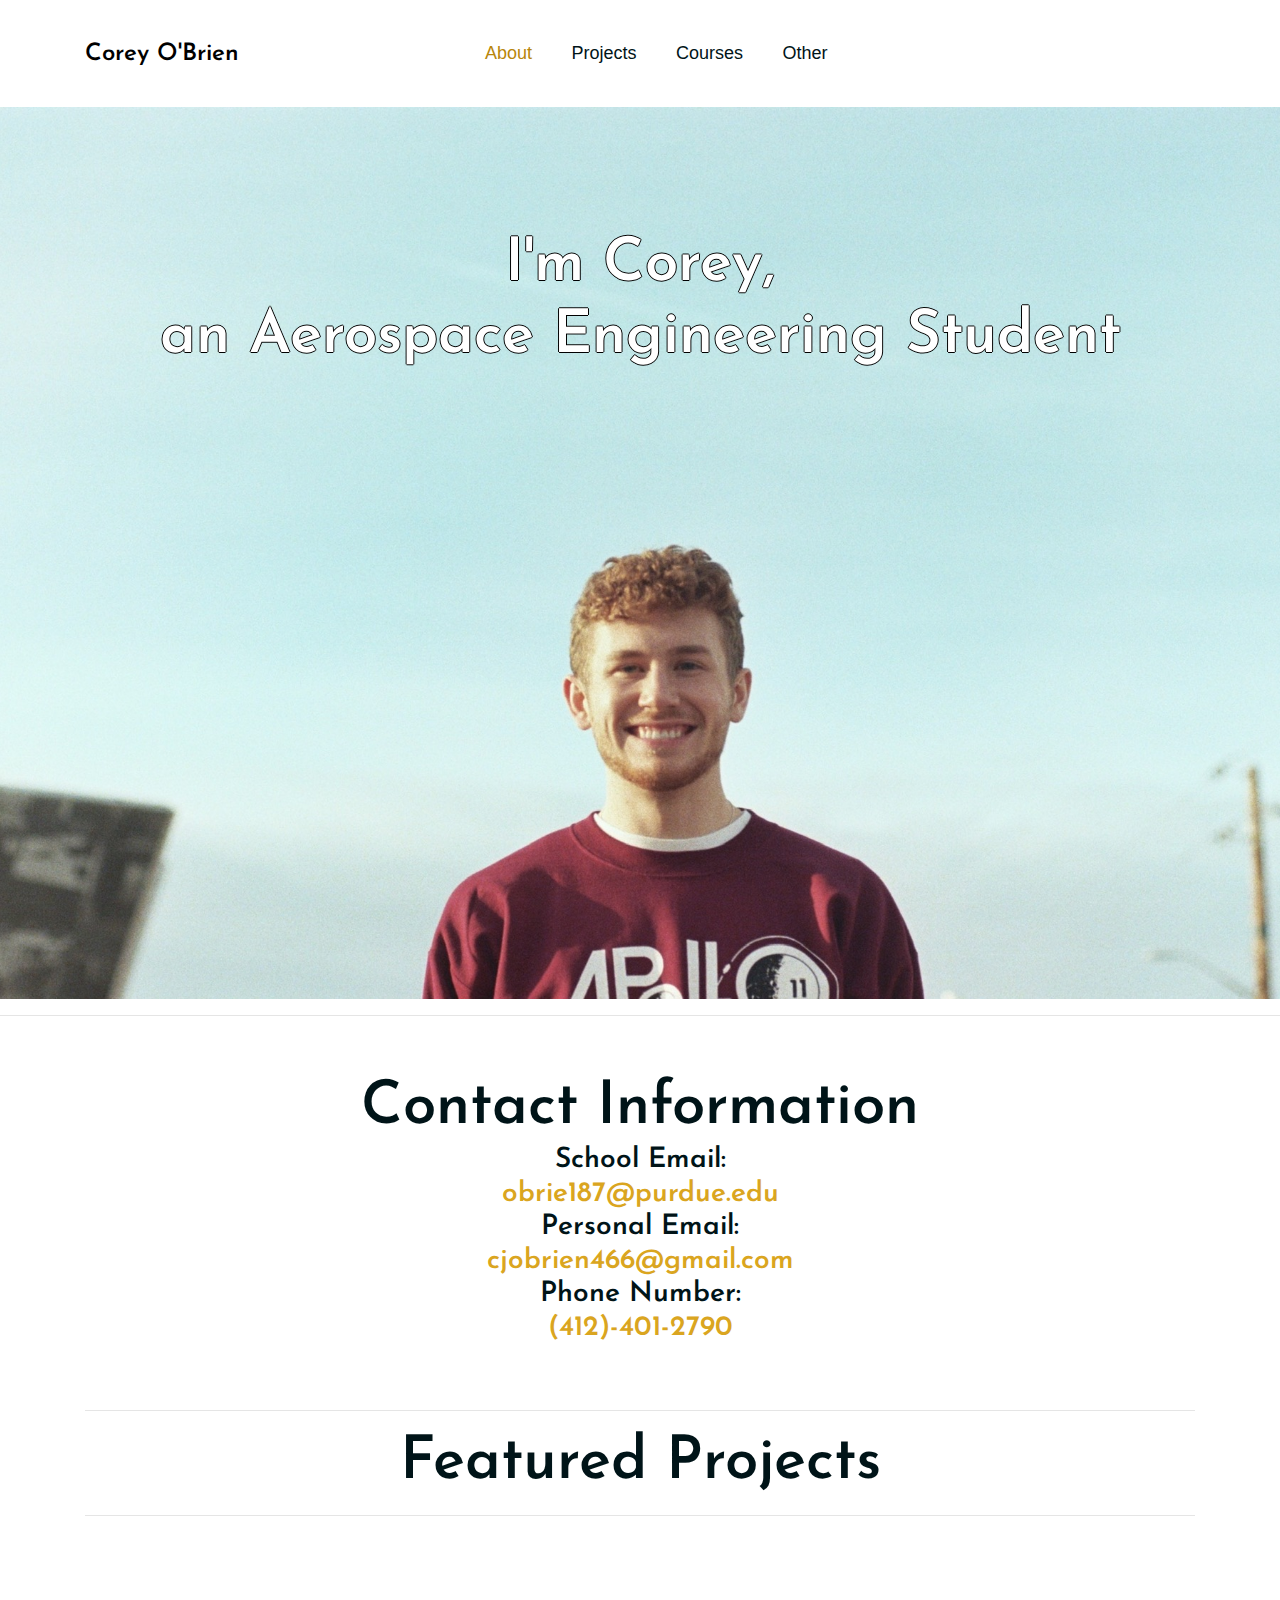
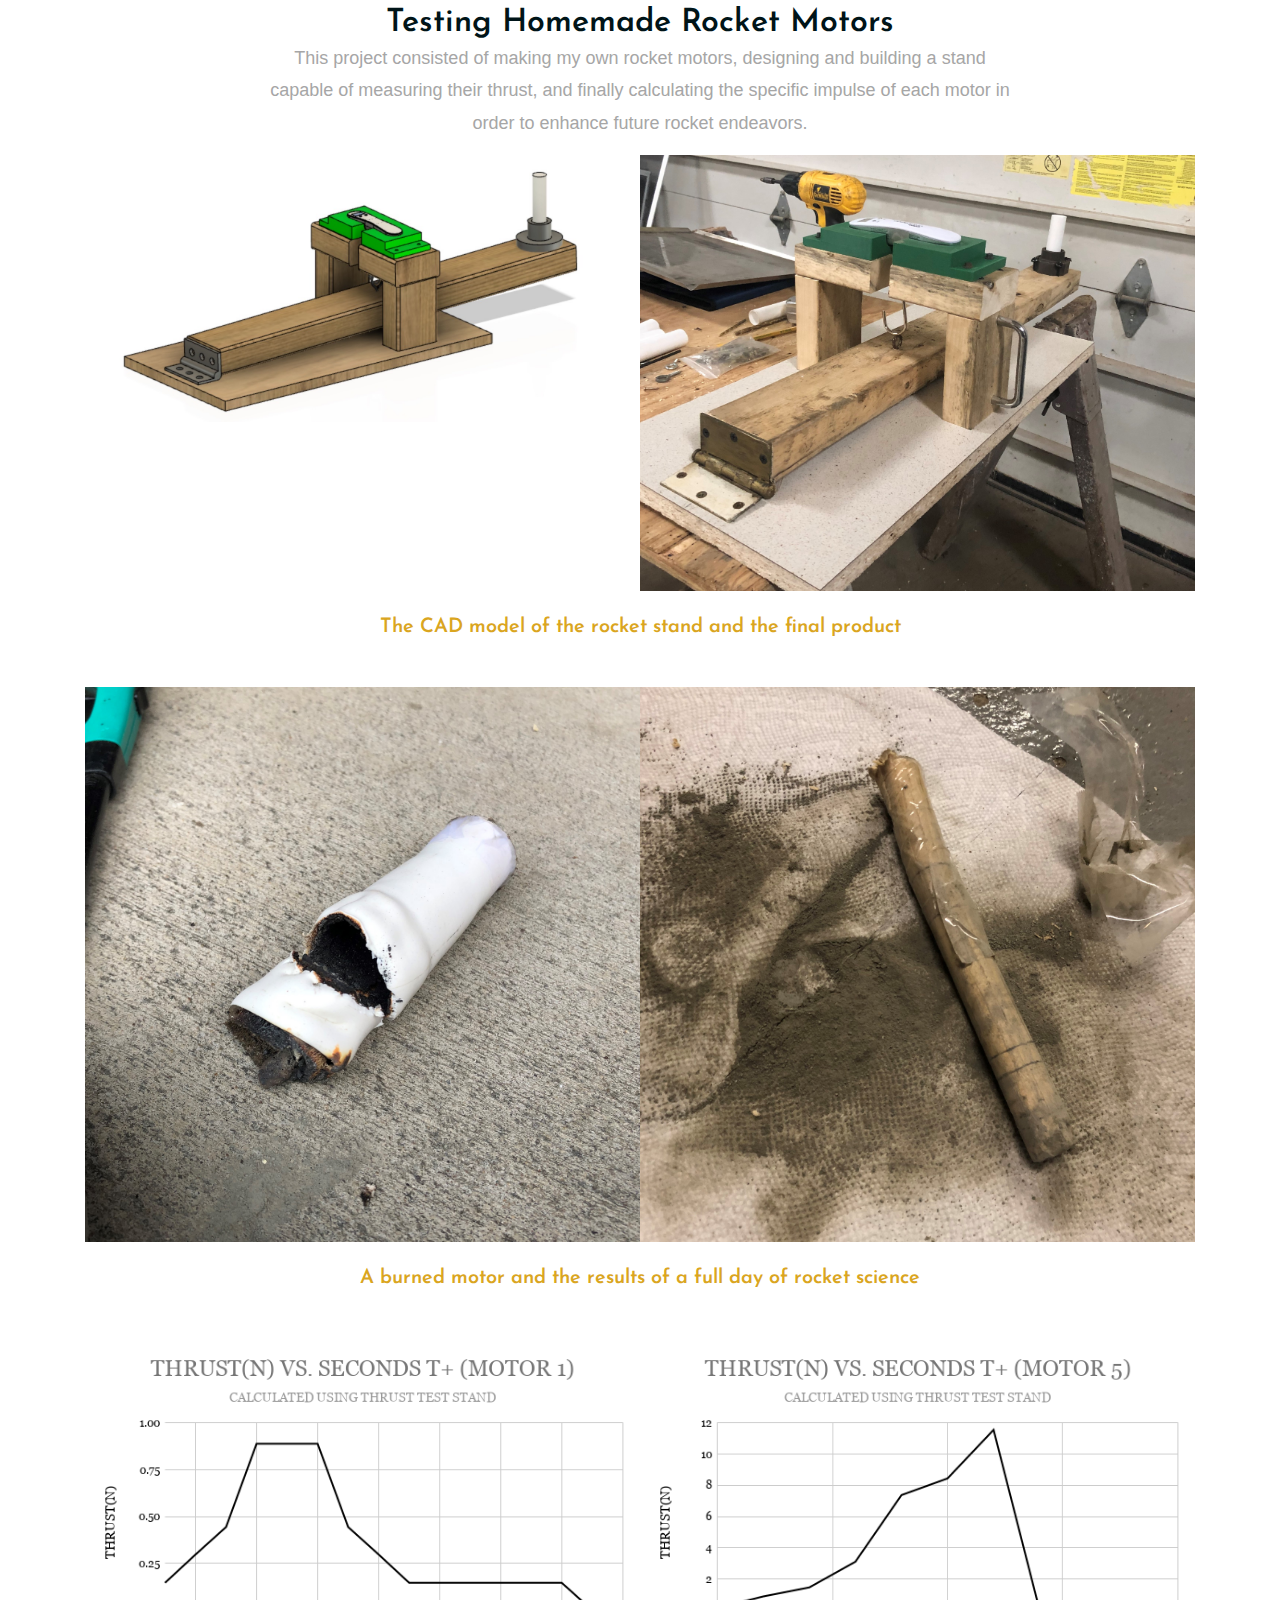
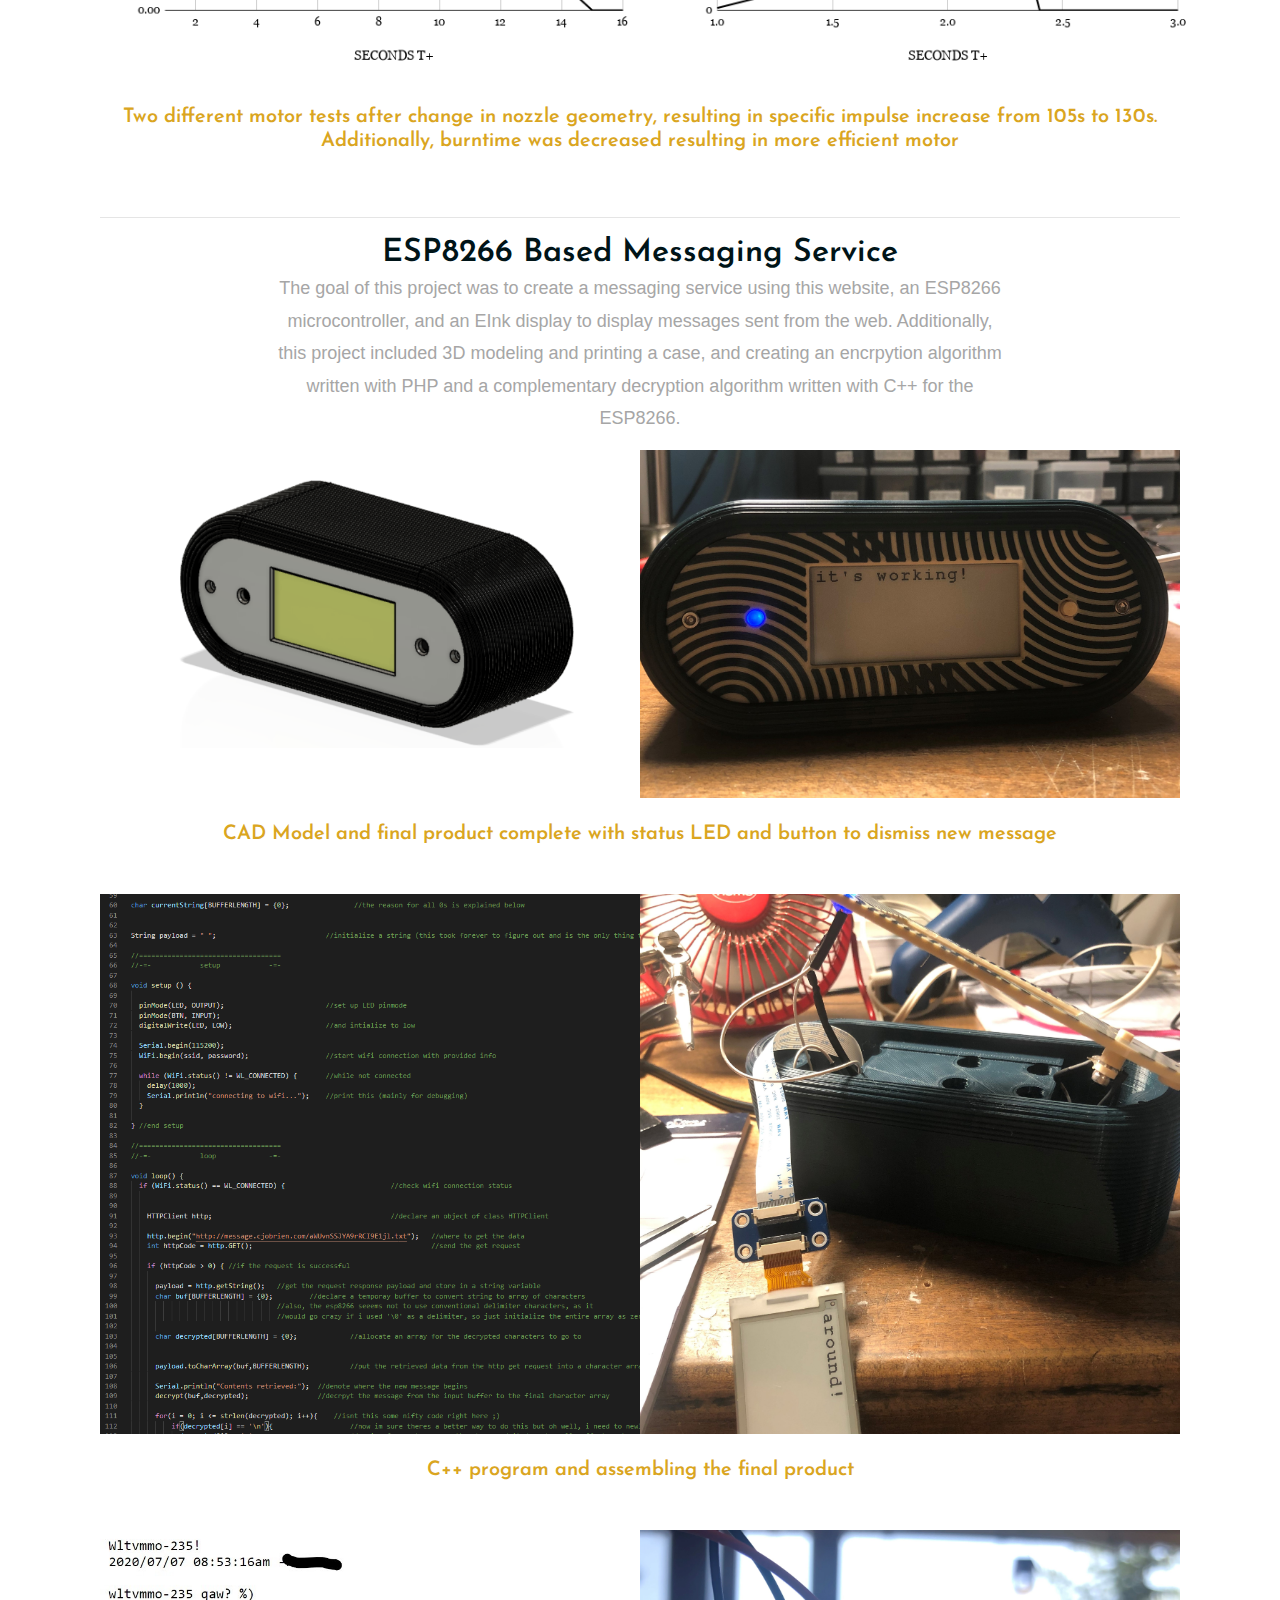
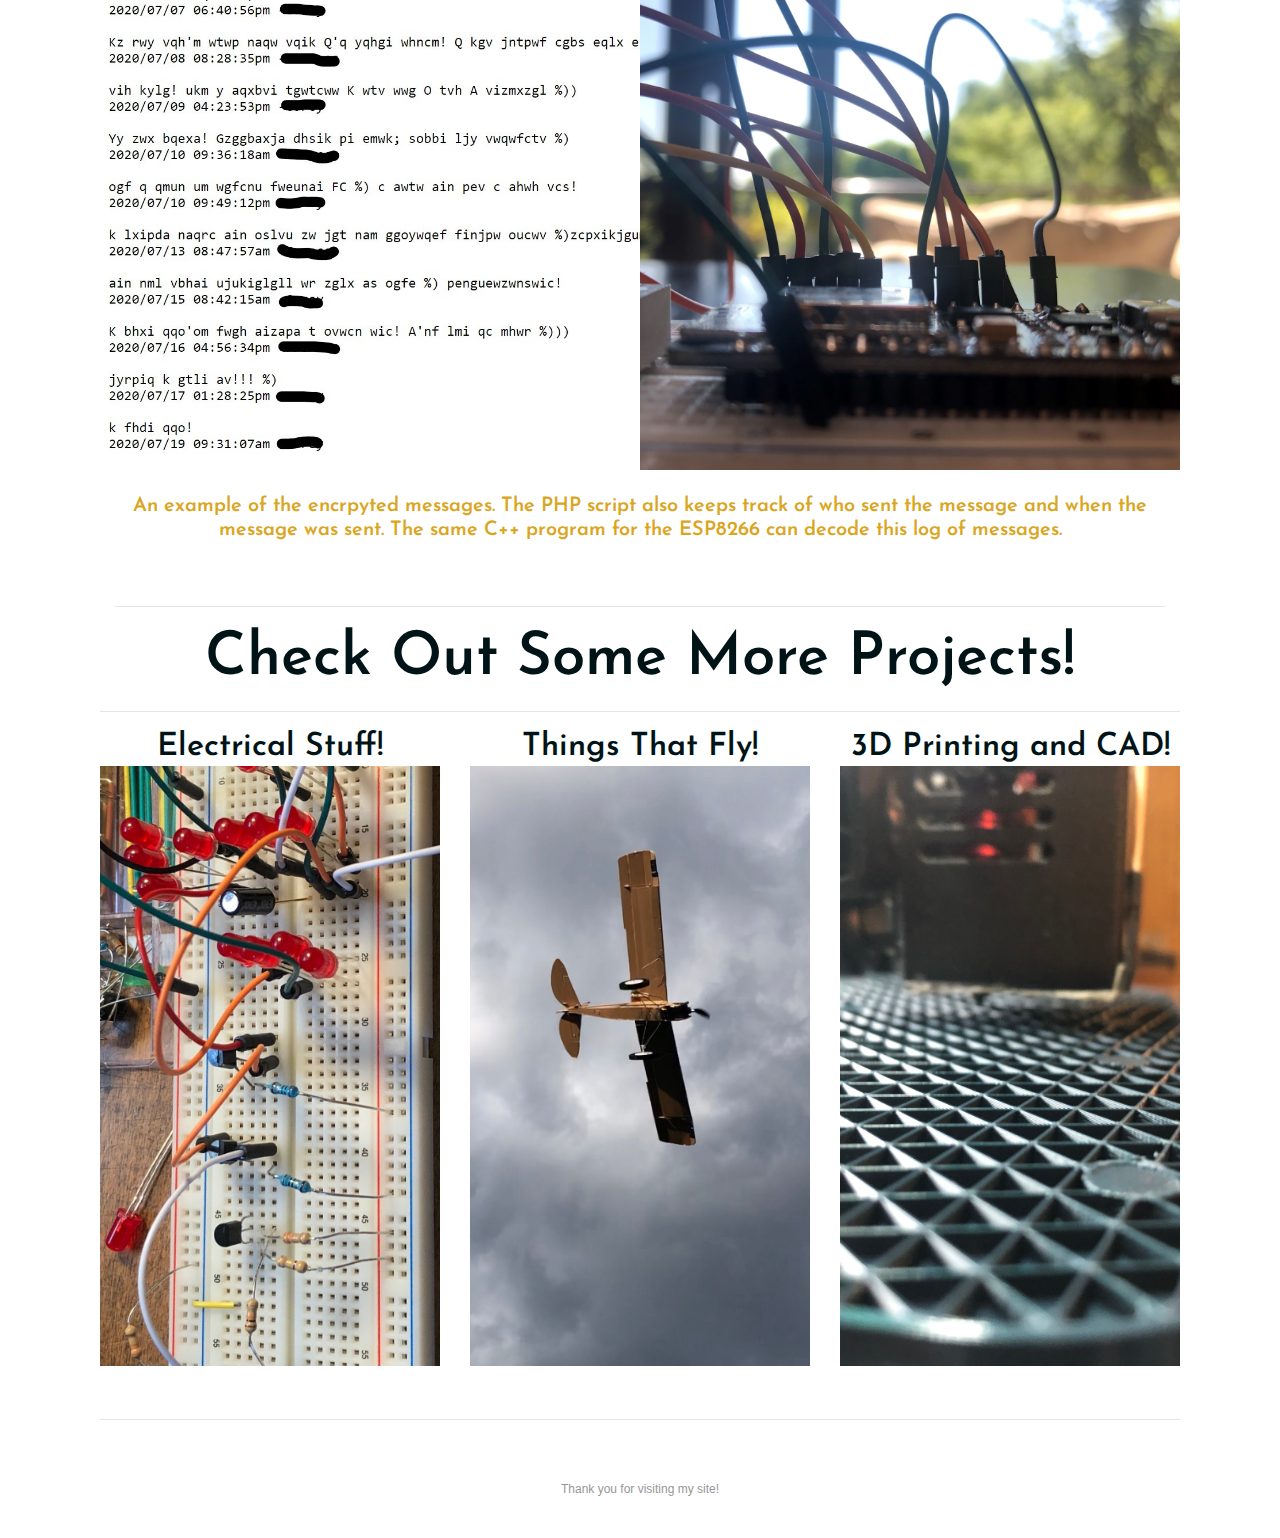
==== public_html/index.html @ 000925fd "Initial Commit" ====
<!DOCTYPE html>

<html lang="en">

<head>

	<title>Corey O'Brien - Personal Website</title>

	<meta charset="UTF-8">

	<meta name="description" content="Hello, My name is Corey O'Brien!">

	<meta name="keywords" content="personal, portfolio, website">

	<meta name="viewport" content="width=device-width, initial-scale=1.0">

	<!-- Favicon -->   

	<link href="img/SmallLogo2.png" rel="shortcut icon"/>



	<!-- Google Fonts -->

	<link href="https://fonts.googleapis.com/css?family=Josefin+Sans:400,400i,600,600i,700" rel="stylesheet">



	<!-- Stylesheets -->

	<link rel="stylesheet" href="css/bootstrap.min.css"/>

	<link rel="stylesheet" href="css/font-awesome.min.css"/>

	<link rel="stylesheet" href="css/magnific-popup.css"/>

	<link rel="stylesheet" href="css/style.css"/>





	<!--[if lt IE 9]>

	  <script src="https://oss.maxcdn.com/html5shiv/3.7.2/html5shiv.min.js"></script>

	  <script src="https://oss.maxcdn.com/respond/1.4.2/respond.min.js"></script>

	<![endif]-->



</head>




<body>

	<!-- Page Preloder -->

	<div id="preloder">

		<div class="loader"></div>

	</div>



	<!-- header section start -->

	<header class="header-section">

		<div class="container">

			<div class="row">

				<div class="col-lg-4 col-md-3">

					<div class="logo">

						<h2 class="site-logo">

							<a href="/" style="color: black;">Corey O'Brien</a>

						</h2>

					</div>

				</div>

				<div class="col-lg-8 col-md-9">

					<nav class="main-menu">

						<ul>

							<li><a href="/" style="color: darkgoldenrod;">About</a></li>

							<li><a href="projects">Projects</a></li>

							<li><a href="courses">Courses</a></li>

							<li><a href="other">Other</a></li>

						</ul>

					</nav>

				</div>

			</div>

		</div>

		<div class="nav-switch">

			<i class="fa fa-bars"></i>

		</div>

	</header>

	<!-- header section end -->



	<!-- intro section start -->

	<section class="intro-section text-center">

		<div class="container>

			<div class="row">

				<div class="container">

					<h2 class="section-title" style="color: white;text-shadow: -1px 0 black, 0 1px black, 1px 0 black, 0 -1px black;"><br>I'm Corey,</h2>

					<h2 class="section-title" style="color: white;text-shadow: -1px 0 black, 0 1px black, 1px 0 black, 0 -1px black;">an Aerospace Engineering Student<br><br><br><br><br><br><br><br><br></h2>

				</div>

			</div>

		</div>

	</section>

	<!-- intro section end -->



	<!-- footer section start -->

	<hr>

	<footer class="footer-section text-center">

		<div class="container">

			<h2 class="section-title">Contact Information</h2>

			<h3>School Email: <br><span class=" arrow" style="color: goldenrod;">obrie187@purdue.edu</span></h3>

			<h3>Personal Email: <br><span class=" arrow" style="color: goldenrod;">cjobrien466@gmail.com</span></h3>

			<h3>Phone Number: <br><span class=" arrow" style="color: goldenrod;">(412)-401-2790</span></h3>

			<br><br><hr>

			<h2 class="section-title">Featured Projects</h2><hr><br><br><br>

			

			<!-- portfolio section start -->



		<div class="container">
			<h2>Testing Homemade Rocket Motors</h2>

			<p>This project consisted of making my own rocket motors, designing and building a stand capable of measuring their thrust,
				 and finally calculating the specific impulse of each motor in order to enhance future rocket endeavors.
			</p>

			<div class="row">

				<img src="img/teststandcad.JPG" alt="Test Stand CAD" width="50%" height = "50%">
				<img src="img/teststand1.jpg" alt="Test Stand" width="50%" height = "50%">
			
			</div>

			<br><h1>The CAD model of the rocket stand and the final product</h1><br><br>

			<div class="row">

				<img src="img/burnedmotor1.jpg" alt="Rocket Motor" width="50%" height = "50%">
				<img src="img/ramrod1.jpg" alt="Rocket Motor" width="50%" height = "50%">
				
			</div>

			<br><h1>A burned motor and the results of a full day of rocket science</h1><br><br>

			<div class="row">

				<img src="img/THRUST(N) VS. SECONDS T+ (MOTOR 1).png" alt="Rocket Motor Test 1" width="50%" height = "50%">
				<img src="img/THRUST(N) VS. SECONDS T+ (MOTOR 5).png" alt="Rocket Motor Test 5" width="50%" height = "50%">
				
			</div>

			<br><h1>Two different motor tests after change in nozzle geometry, resulting in specific impulse increase from 105s to 130s.
				Additionally, burntime was decreased resulting in more efficient motor
			</h1><br><br>

			<hr>


			<div class="container">
				<h2>ESP8266 Based Messaging Service</h2>
	
				<p>The goal of this project was to create a messaging service using this website, an ESP8266 microcontroller,
					and an EInk display to display messages sent from the web. Additionally, this project included 3D modeling and
					printing a case, and creating an encrpytion algorithm written with PHP and a complementary decryption algorithm written
					with C++ for the ESP8266.
				</p>
	
				<div class="row">
	
					<img src="img/messageCAD.PNG" alt="Message Case CAD" width="50%" height = "50%">
					<img src="img/messagefinal1.jpg" alt="Message Case In Real Life" width="50%" height = "50%">
				
				</div>
	
				<br><h1>CAD Model and final product complete with status LED and button to dismiss new message</h1><br><br>
	
				<div class="row">
	
					<img src="img/messagecode1.png" alt="Code" width="50%" height = "50%">
					<img src="img/messagealmost1.jpg" alt="Message work in progress" width="50%" height = "50%">
					
				</div>
	
				<br><h1>C++ program and assembling the final product</h1><br><br>
	
				<div class="row">
	
					<img src="img/Inkedencrypted2.jpg" alt="Encrypted Text" width="50%" height = "50%">
					<img src="img/messagewiring1.jpg" alt="Wiring of the ESP8266" width="50%" height = "50%">
					
				</div>
	
				<br><h1>An example of the encrpyted messages. The PHP script also keeps track of who sent the message
					and when the message was sent. The same C++ program for the ESP8266 can decode this log of messages.
				</h1><br><br>
	
				<hr>

			

			</div>

	<section class="portfolio-section">   
		
		<h2 class="section-title">Check Out Some More Projects!</h2><hr>                 

		<div class="container-fluid p-md-0 ">

			<div class="row portfolios-area">

				<!--

					First Project

				-->

				<div class="mix col-md-4 col-md-3 web">
					
					<a href="projects#electricalstuff">
					<h2>Electrical Stuff!</h2>
					</a>

					<a href="projects.html" class="portfolio-item set-bg" data-setbg="img/electricalstuff.jpeg">
					

					</a>

				</div>

				<!--

					Second Project

				-->

				<div class="mix col-md-4 col-md-3 web">

					<a href="projects#fly">
					<h2>Things That Fly!</h2>
					</a>

					<a href="project.html" class="portfolio-item set-bg" data-setbg="img/thingsthatfly.jpeg">

						

					</a>

				</div>

				<!--

					Third Project

				-->

				<div class="mix col-md-4 col-md-3 web">
					
					<a href="projects#3d">
					<h2>3D Printing and CAD!</h2>
					</a>

					<a href="project.html" class="portfolio-item set-bg" data-setbg="img/3DPrinting.jpeg">
					</a>


				</div>

				

				

			</div>

		</div>

	</section>



	<hr>

	<!-- portfolio section end -->

			<div class="social-links">	

			</div>

				<div class="copyright">

				Thank you for visiting my site!

				</div>

		</div>

	</footer>

	<!-- footer section end -->







	<!--====== Javascripts & Jquery ======-->

	<script src="js/jquery-2.1.4.min.js"></script>

	<script src="js/bootstrap.min.js"></script>

	<script src="js/mixitup.min.js"></script>

	<script src="js/magnific-popup.min.js"></script>

	<script src="js/main.js"></script>

</body>

</html>
---- public_html/css/style.css ----
html, body {

}



h1,

h2,

h3,

h4,

h5 {

  color: #001418;

  margin: 0;

  font-weight: 600;

  font-family: 'Josefin Sans', sans-serif;

}



p {

  font-size: 18px;

  color: #979797;

  line-height: 1.8;

}



img {

  max-width: 100%;

}



input:focus,

select:focus,

button:focus,

textarea:focus {

  outline: none;

}



a:hover,

a:focus {

  text-decoration: none;

  outline: none;

}



ul,

ol {

  padding: 0;

  margin: 0;

}



/*------------------------

  Helper css

--------------------------*/

.body-pad {

  padding: 0 40px;

}



.spad {

  padding: 100px 0;

}



.pt100 {

  padding-top: 100px;

}



.set-bg {

  background-repeat: no-repeat;

  background-size: cover;

}



.section-title {

  

  font-size: 60px;

  text-align: center;

}



.section-title span {

  color: #979797;

}



/*------------------------

  Common Elements

--------------------------*/

.element {

  margin-bottom: 100px;

}



.element:last-child {

  margin-bottom: 0;

}



/*=== Preloder ===*/

#preloder {

  position: fixed;

  width: 100%;

  height: 100%;

  top: 0;

  left: 0;

  z-index: 999999;

  background: #fff;

}



.loader {

  width: 30px;

  height: 30px;

  border: 3px solid #000;

  position: absolute;

  top: 50%;

  left: 50%;

  margin-top: -13px;

  margin-left: -13px;

  border-radius: 60px;

  border-left-color: transparent;

  animation: loader 0.8s linear infinite;

  -webkit-animation: loader 0.8s linear infinite;

}



@keyframes loader {

  0% {

    -webkit-transform: rotate(0deg);

            transform: rotate(0deg);

  }

  50% {

    -webkit-transform: rotate(180deg);

            transform: rotate(180deg);

  }

  100% {

    -webkit-transform: rotate(360deg);

            transform: rotate(360deg);

  }

}



@-webkit-keyframes loader {

  0% {

    -webkit-transform: rotate(0deg);

  }

  50% {

    -webkit-transform: rotate(180deg);

  }

  100% {

    -webkit-transform: rotate(360deg);

  }

}



/*=== Buttons ===*/

.site-btn {

  display: inline-block;

  font-size: 24px;

  min-width: 140px;

  text-align: center;

  padding: 15px 10px;

  position: relative;

  color: #fff;

  border: none;

  background-color: #000;

  margin-right: 15px;

  z-index: 1;

}



.site-btn.btn-fade {

  background-color: #979797;

}



.site-btn.btn-line {

  background: none;

  border: 2px solid #000;

  color: #000;

  padding: 13px 10px;

}



.site-btn.btn-line:hover {

  color: #000;

}



.site-btn.btn-line-fade {

  background: none;

  border: 2px solid #979797;

  color: #979797;

  padding: 13px 10px;

}



.site-btn.btn-line-fade:hover {

  color: #979797;

}



.site-btn:hover {

  color: #fff;

}



/*===  Accordion  ===*/

.accordion-area .panel {

  margin-bottom: 30px;

}



.accordion-area .panel-header {

  background: #000;

  color: #fff;

  display: block;

  padding: 12px 50px;

  padding-left: 30px;

  font-size: 14px;

  font-weight: 600;

  position: relative;

  border: 2px solid #000;

  -webkit-transition: all 0.4s ease-out 0s;

  -o-transition: all 0.4s ease-out 0s;

  transition: all 0.4s ease-out 0s;

}



.accordion-area .panel-header.active {

  background: transparent;

  color: #000;

}



.accordion-area .panel-header.active .panel-link:after {

  content: "-";

  color: #000;

}



.accordion-area .panel-header.active .panel-link.collapsed:after {

  content: "+";

}



.accordion-area .panel-link {

  position: absolute;

  right: 0;

  top: 0;

  height: 100%;

  width: 50px;

  border: none;

  cursor: pointer;

  background: transparent;

}



.accordion-area .panel-body p {

  font-size: 14px;

  margin-bottom: 0;

  padding-top: 25px;

}



.accordion-area .panel-body {

  padding: 0 5px;

}



.accordion-area .panel-link:after {

  content: "+";

  position: absolute;

  left: 50%;

  font-size: 16px;

  font-weight: 700;

  top: 50%;

  color: #fff;

  line-height: 16px;

  margin-top: -8px;

  margin-left: -4px;

}



/*===  Tab  ===*/

.tab-element .nav-tabs {

  border-bottom: none;

  margin-bottom: 35px;

}



.tab-element .nav-tabs .nav-link {

  border: 2px solid #000;

  background: #000;

  border-radius: 0;

  margin-right: 10px;

  font-size: 14px;

  font-weight: 500;

  color: #222;

  padding: 15px 40px;

  min-width: 118px;

  font-size: 16px;

  color: #fff;

  margin-bottom: 10px;

}



.tab-element .nav-tabs .nav-item:last-child .nav-link {

  margin-right: 0;

}



.tab-element .nav-tabs .nav-link.active {

  background: transparent;

  color: #000;

}



.tab-element .tab-pane h4 {

  font-size: 18px;

  margin: 25px 0 20px;

}



.tab-element .tab-pane p {

  font-size: 14px;

}



.circle-progress {

  text-align: center;

  position: relative;

}



.circle-progress canvas {

  -webkit-transform: rotate(90deg);

  -ms-transform: rotate(90deg);

  transform: rotate(90deg);

}



.circle-progress .progress-info {

  position: absolute;

  width: 100%;

  top: 30%;

}



.circle-progress .progress-info h2 {

  font-size: 36px;

}



.circle-progress .progress-info p {

  color: #979797;

  font-size: 16px;

  line-height: normal;

}



/*===  Icon Box  ===*/

.icon-box {

  display: -webkit-box;

  display: -ms-flexbox;

  display: flex;

}



.icon-box .icon h2 {

  font-size: 60px;

}



.icon-box .icon-box-content {

  padding-left: 25px;

  padding-top: 10px;

}



.icon-box .icon-box-content h3 {

  font-size: 24px;

  margin-bottom: 25px;

}



/*------------------------

    Header Section

--------------------------*/

.header-section {

  padding-top: 30px;

  padding-bottom: 30px;

  position: relative;

}



.site-logo {

  font-size: 24px;

  padding-top: 10px;

  

}



.main-menu ul {

  list-style: none;

}



.main-menu ul li {

  display: inline;

}



.main-menu ul li a {

  display: inline-block;

  font-size: 18px;

  color: #001418;

  margin-left: 15px;

  margin-right: 10px;

  padding: 10px 5px;

}



.header-btn {

  float: right;

  margin-right: 0;

}



.nav-switch {

  display: none;

}



/*------------------------

    Intro Section

--------------------------*/

.intro-section {

  background-image: url("../img/BottomHalfHeader.JPG");

  background-size: cover;

  background-position: bottom center;

  padding: 50px 0px 50px 0px;

}



.intro-courses {

  background-image: url("../img/Courses.png");

  background-size: cover;

  background-position: bottom center;

  padding: 100px 0;

}

.intro-projects {

  background-image: url("../img/RocketMotor.png");

  background-size: cover;

  background-position: center;

  padding: 100px 0;

}



.intro-other {

  background-image: url("../img/otherbackground.jpeg");

  background-size: cover;

  background-position: top center;

  padding: 100px 100px 100px;

}



/*------------------------

    Portfolio Section

--------------------------*/

.portfolio-section {

  overflow: hidden;

}



.portfolio-filter {

  list-style: none;

  padding-bottom: 100px;

}



.portfolio-filter li {

  font-size: 16px;

  display: inline-block;

  margin-right: 30px;

  padding-bottom: 10px;

  color: #979797;

  cursor: pointer;

}



.portfolio-filter li.mixitup-control-active {

  color: #001418;

}



.portfolios-area .gallery-block {

  padding: 0;

}



.gallery-block {

  position: relative;

}



.portfolio-item {

  display: inline-block;

  width: 100%;

  height: 600px;

  background-position: center center;

  position: relative;

  margin-bottom: 30px;

}



.portfolio-item .pi-inner {

  position: absolute;

  width: 100%;

  height: 100%;

  left: 0;

  top: 0;

  background: transparent;

  -webkit-transition: all 0.4s ease 0s;

  -o-transition: all 0.4s ease 0s;

  transition: all 0.4s ease 0s;

}



.portfolio-item .pi-inner h2 {

  opacity: 0;

  font-size: 30px;

  font-weight: 400;

  position: absolute;

  left: 50px;

  bottom: 50px;

  color: #fff;

  letter-spacing: 10px;

  -webkit-transition: all 0.3s ease 0s;

  -o-transition: all 0.3s ease 0s;

  transition: all 0.3s ease 0s;

}



.portfolio-item:hover .pi-inner {

  background: rgba(0, 20, 24, 0.8);

}



.portfolio-item:hover .pi-inner h2 {

  opacity: 1;

  letter-spacing: 0;

}



.portfolio-meta {

  padding-bottom: 45px;

}



.portfolio-meta h2 {

  font-size: 24px;

}



.portfolio-meta p {

  font-size: 14px;

  color: #a6a6a6;

  margin-bottom: 0;

}



.portfolio-intro {

  display: block;

}



.img-popup-warp .mfp-content {

  opacity: 0;

  -webkit-transform: scale(0.8);

  -ms-transform: scale(0.8);

  transform: scale(0.8);

  -webkit-transition: all 0.4s;

  -o-transition: all 0.4s;

  transition: all 0.4s;

}



.img-popup-warp.mfp-ready .mfp-content {

  opacity: 1;

  -webkit-transform: scale(1);

  -ms-transform: scale(1);

  transform: scale(1);

}



/*============================

Images

==============================*/

.footer-section .img-left img{

  height: 50%; 

  width: 50%; 

  float: left; 

  padding-right: 50px;

}



.footer-section .img-right img{

  height: 50%; 

  width: 50%; 

  float: right; 

  padding-left: 50px;

}





/*------------------------

    Footer Section

--------------------------*/

.footer-section {

  padding: 40px 40px;

}



.footer-section .copyright {

  font-size: 12px;

  color: #979797;

}



.footer-section h1 {

  font-size: 20px;

  color: goldenrod;

}



.footer-section h4 {

  font-size: 48px;

  color: goldenrod;

  text-align: center;

}



.footer-section h5 {

  font-size: 24px;

  color: #000;

  padding-top: 40px;

  padding-bottom: 20px;

}

h6{

  font-weight: 600;

  font-family: 'Josefin Sans', sans-serif;

  font-size: 18px;

  color: #a6a6a6;

  line-height: 1.8;

}



.footer-section p{

  color: #a6a6a6;

  padding: 0% 15% 0% 15%;

}

.footer-section ul li a {

  display: inline-block;

  font-size: 28px;

  color: goldenrod;

  margin-left: 15px;

  margin-right: 10px;

  padding: 5px 0px 40px;

}

.footer-section ul{

  list-style: none;

}

.footer-section ul li {

  display: inline;

}

.social-links {

  margin-top: 60px;

  margin-bottom: 40px;

}



.social-links a {

  color: #979797;

  font-size: 15px;

  margin-right: 30px;

}



.social-links a:last-child {

  margin-right: 0;

}



/*------------------------

    About Page

--------------------------*/

.pic-frame {

  position: relative;

  padding-left: 25px;

  padding-bottom: 25px;

  display: inline-block;

}



.pic-frame:after {

  position: absolute;

  content: "";

  width: calc(100% - 25px);

  height: calc(100% - 25px);

  bottom: 0;

  left: 0;

  border: 2px solid #000;

  z-index: 1;

}



.milestone {

  margin-top: 15px;

}



.milestone h2 {

  font-size: 60px;

}



.milestone h2 span {

  font-size: 18px;

  color: #979797;

}



/*------------------------

    Blog Page

--------------------------*/

.blog-item {

  margin-bottom: 70px;

}



.blog-item .read-more {

  color: #000;

  position: relative;

  display: inline-block;

  padding-bottom: 5px;

  line-height: 18px;

  font-size: 18px;

}



.blog-item .read-more:after {

  position: absolute;

  content: '';

  width: 100%;

  height: 2px;

  bottom: 0;

  left: 0;

  background: #000;

}



.thumb {

  margin-bottom: 30px;

}



.blog-content h2 {

  font-size: 24px;

  margin-bottom: 15px;

}



.blog-content .blog-meta {

  font-size: 13px;

  color: #979797;

  margin-bottom: 30px;

}



.blog-content p {

  margin-bottom: 30px;

}



/*------------------------

    Contact Page

--------------------------*/

.contect-tect {

  text-align: left;

  margin-bottom: 70px;

}



.contect-tect h2 {

  font-size: 24px;

  margin-bottom: 30px;

}



.contect-tect p {

  font-size: 17px;

}



.contact-form {

  display: block;

  width: 100%;

}



.contact-form input {

  padding-left: 25px;

  height: 60px;

  width: 100%;

  border: none;

  border-bottom: 2px solid #000;

  margin-bottom: 30px;

  font-size: 12px;

}



.contact-form textarea {

  padding-left: 25px;

  height: 200px;

  width: 100%;

  border: none;

  border-bottom: 2px solid #000;

  margin-bottom: 30px;

  font-size: 12px;

}



.contact-form ::-webkit-input-placeholder {

  font-style: italic;

}



.contact-form :-ms-input-placeholder {

  font-style: italic;

}



.contact-form ::-ms-input-placeholder {

  font-style: italic;

}



.contact-form ::placeholder {

  font-style: italic;

}





/* ===========================

  Responsive

==============================*/

@media only screen and (max-width: 1448px) {

  .home-2.container {

    width: auto;

  }

}



/* Medium screen : 992px. */

@media only screen and (min-width: 992px) and (max-width: 1199px) {

  .portfolio-item {

    height: 450px;

  }

}



/* Tablet :768px. */

@media only screen and (min-width: 768px) and (max-width: 991px) {

  .body-pad {

    padding: 0 30px;

  }

  .portfolio-item {

    height: 350px;

  }

}



/* Large Mobile :480px. */

@media only screen and (max-width: 767px) {

  .body-pad {

    padding: 0 15px;

  }

  .main-menu {

    position: absolute;

    background: #efefef;

    width: 100%;

    z-index: 999;

    left: 0;

    top: 30px;

    padding-top: 15px;

    display: none;

  }

  .main-menu .selected{

    color: darkgoldenrod;

  }

  .main-menu ul li a {

    padding: 10px 15px;

    border-bottom: 1px solid #ddd;

    display: block;

  }

  .main-menu ul li {

    display: block;

  }

  .main-menu ul li:last-child a {

    border-bottom: none;

  }

  .home-2 {

    text-align: left;

  }

  .home-2 .main-menu {

    top: 99px;

  }

  .nav-switch {

    position: absolute;

    right: 25px;

    font-size: 30px;

    color: #333;

    top: 25px;

    display: block;

    

  }

  .header-btn {

    display: none;

  }

  .section-title {

    font-size: 45px;

  }

  .portfolio-filter {

    text-align: center;

  }



  .footer-section .img-left img{

    height: 100%; 

    width: 100%; 

    float: none; 

    padding-right: 15%;

    padding-left: 15%;

  }

  .footer-section .img-right img{

    height: 100%; 

    width: 100%; 

    float: none; 

    padding-right: 15%;

    padding-left: 15%;

  }

}







/* small Mobile :320px. */

@media only screen and (max-width: 479px) {

  .section-title {

    font-size: 30px;

  }

}
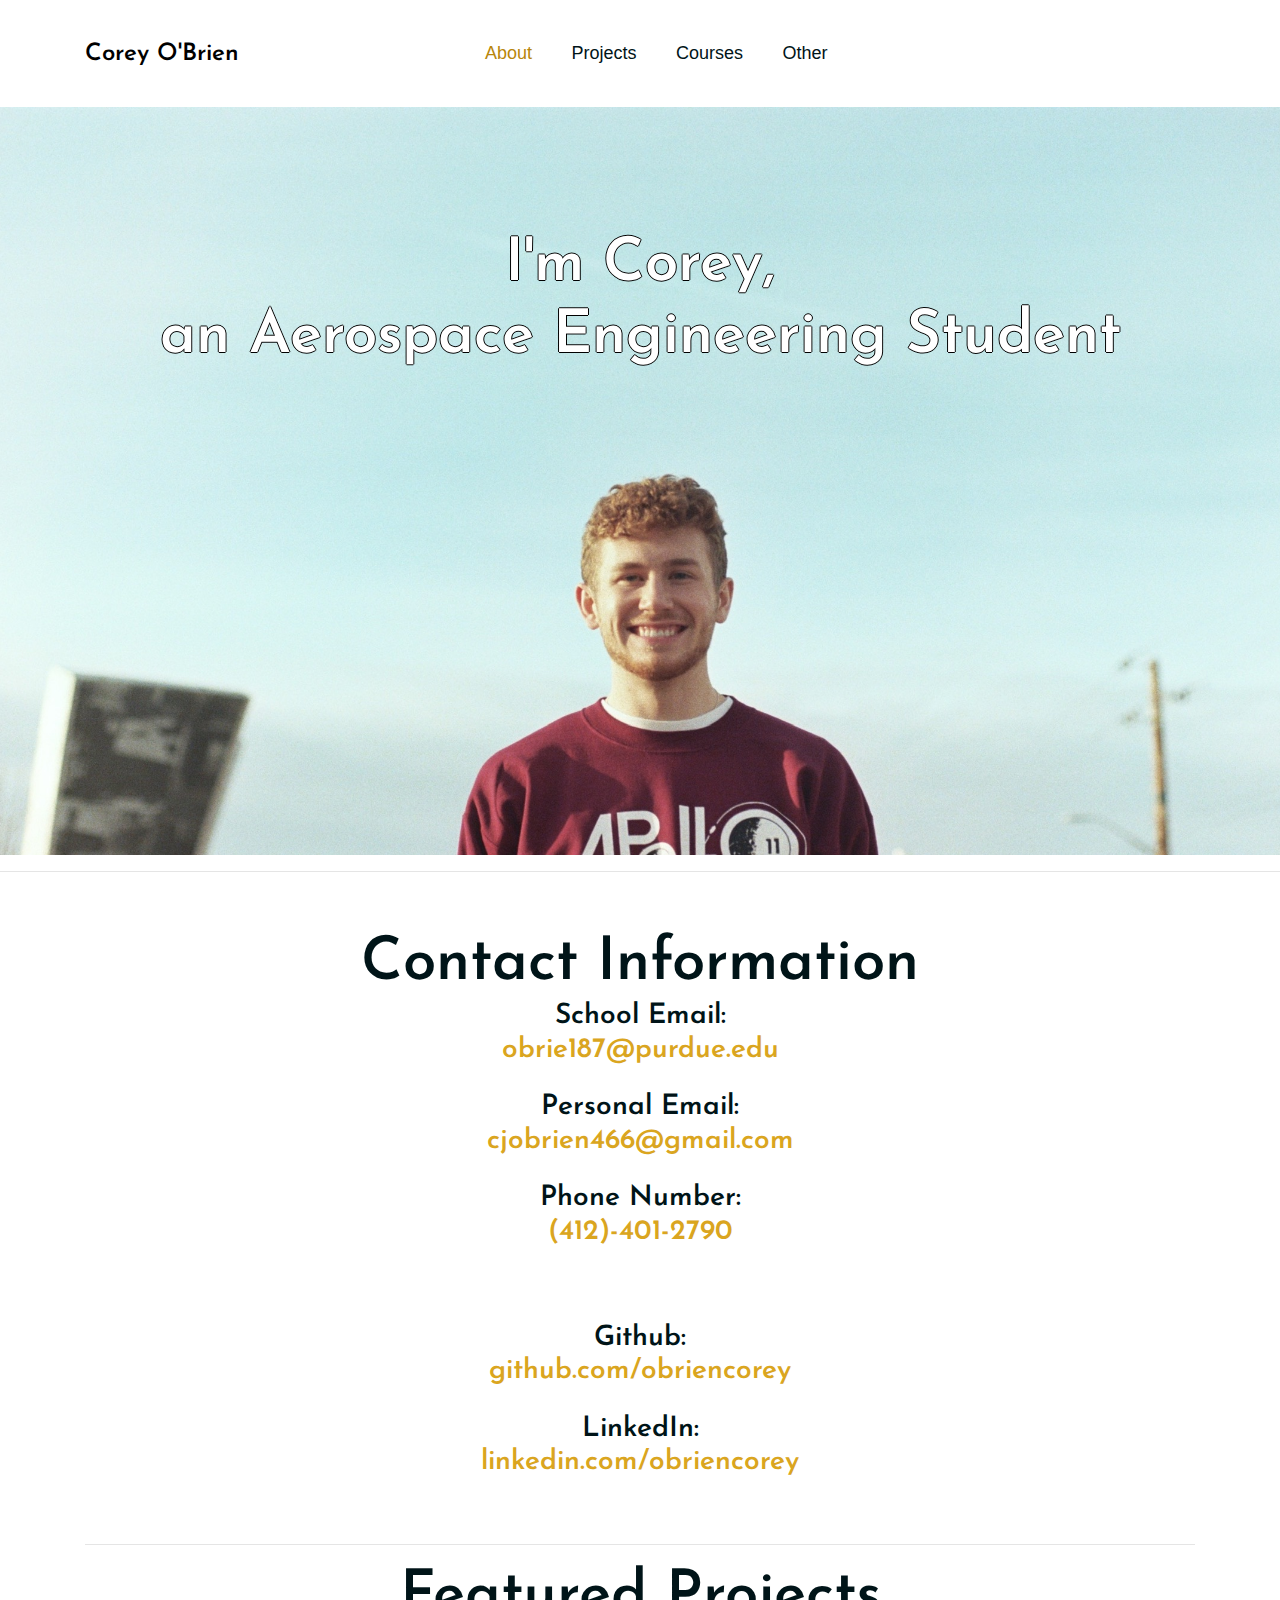
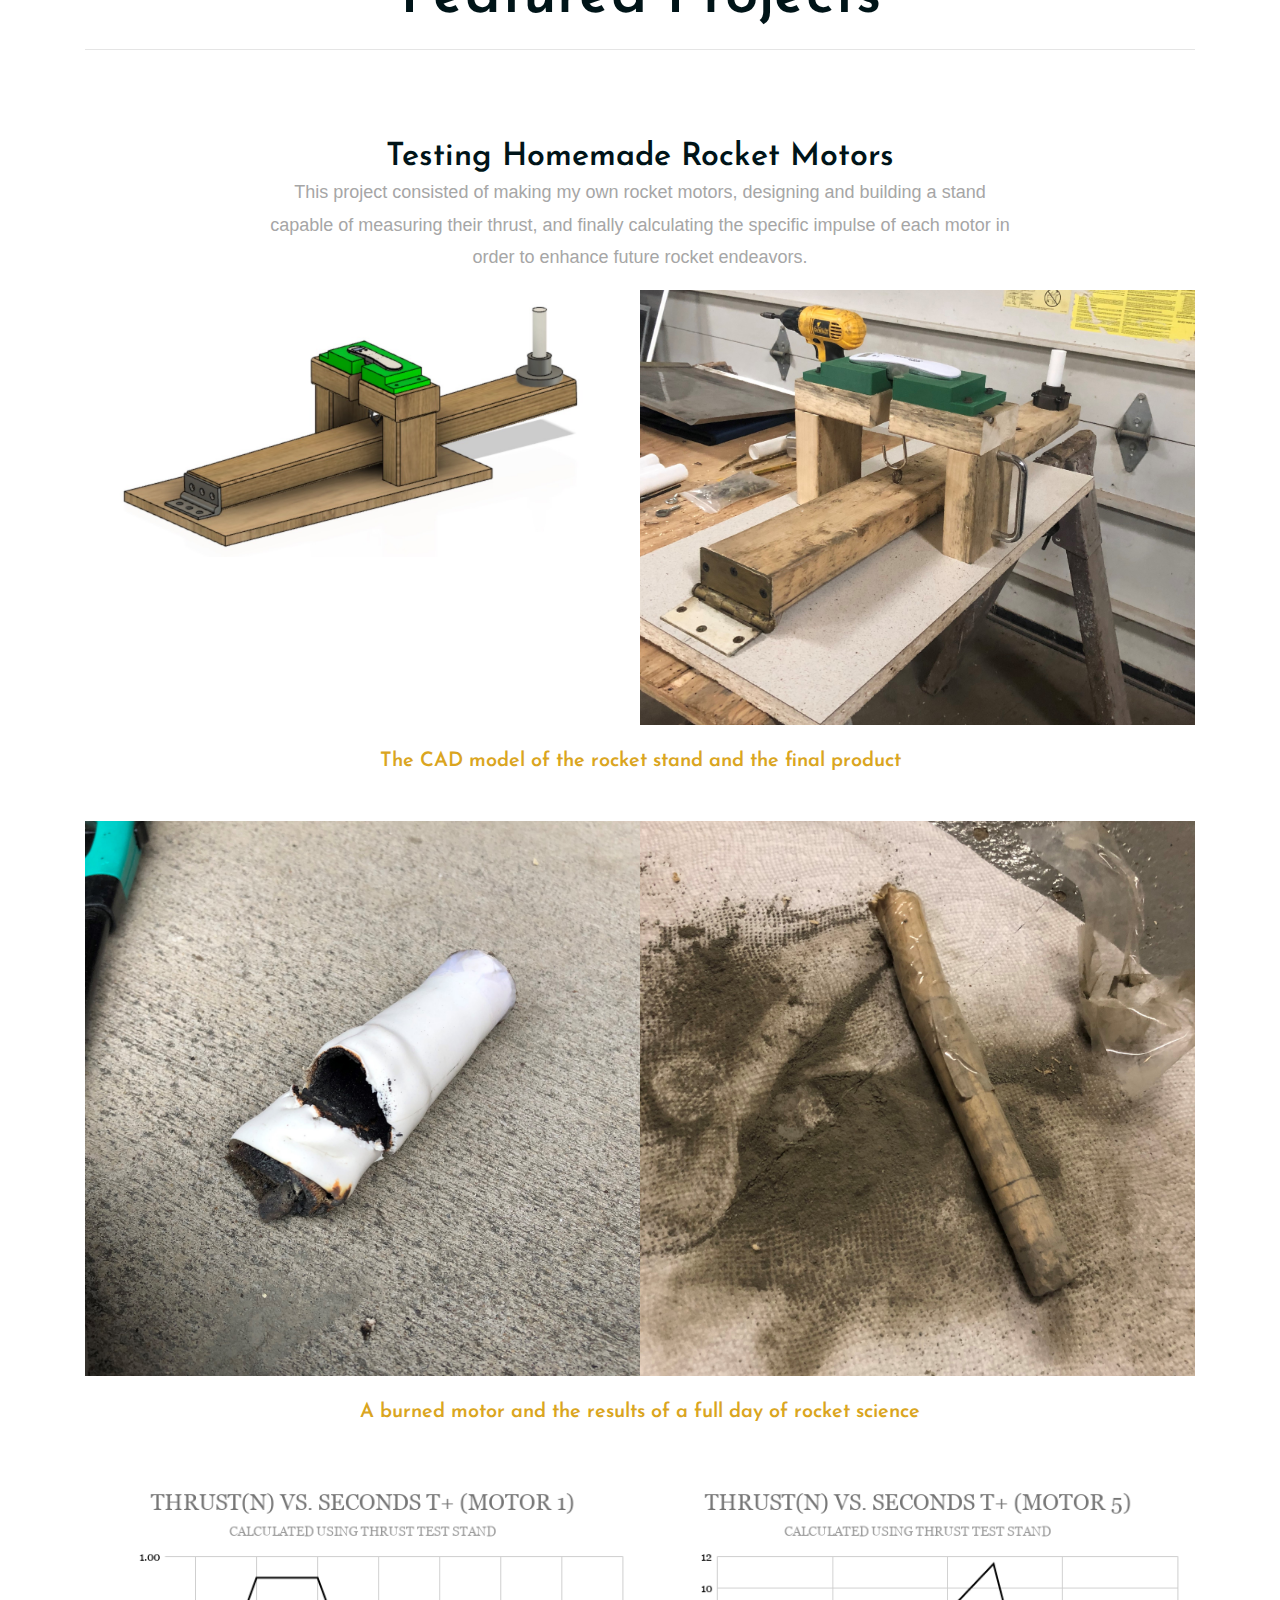
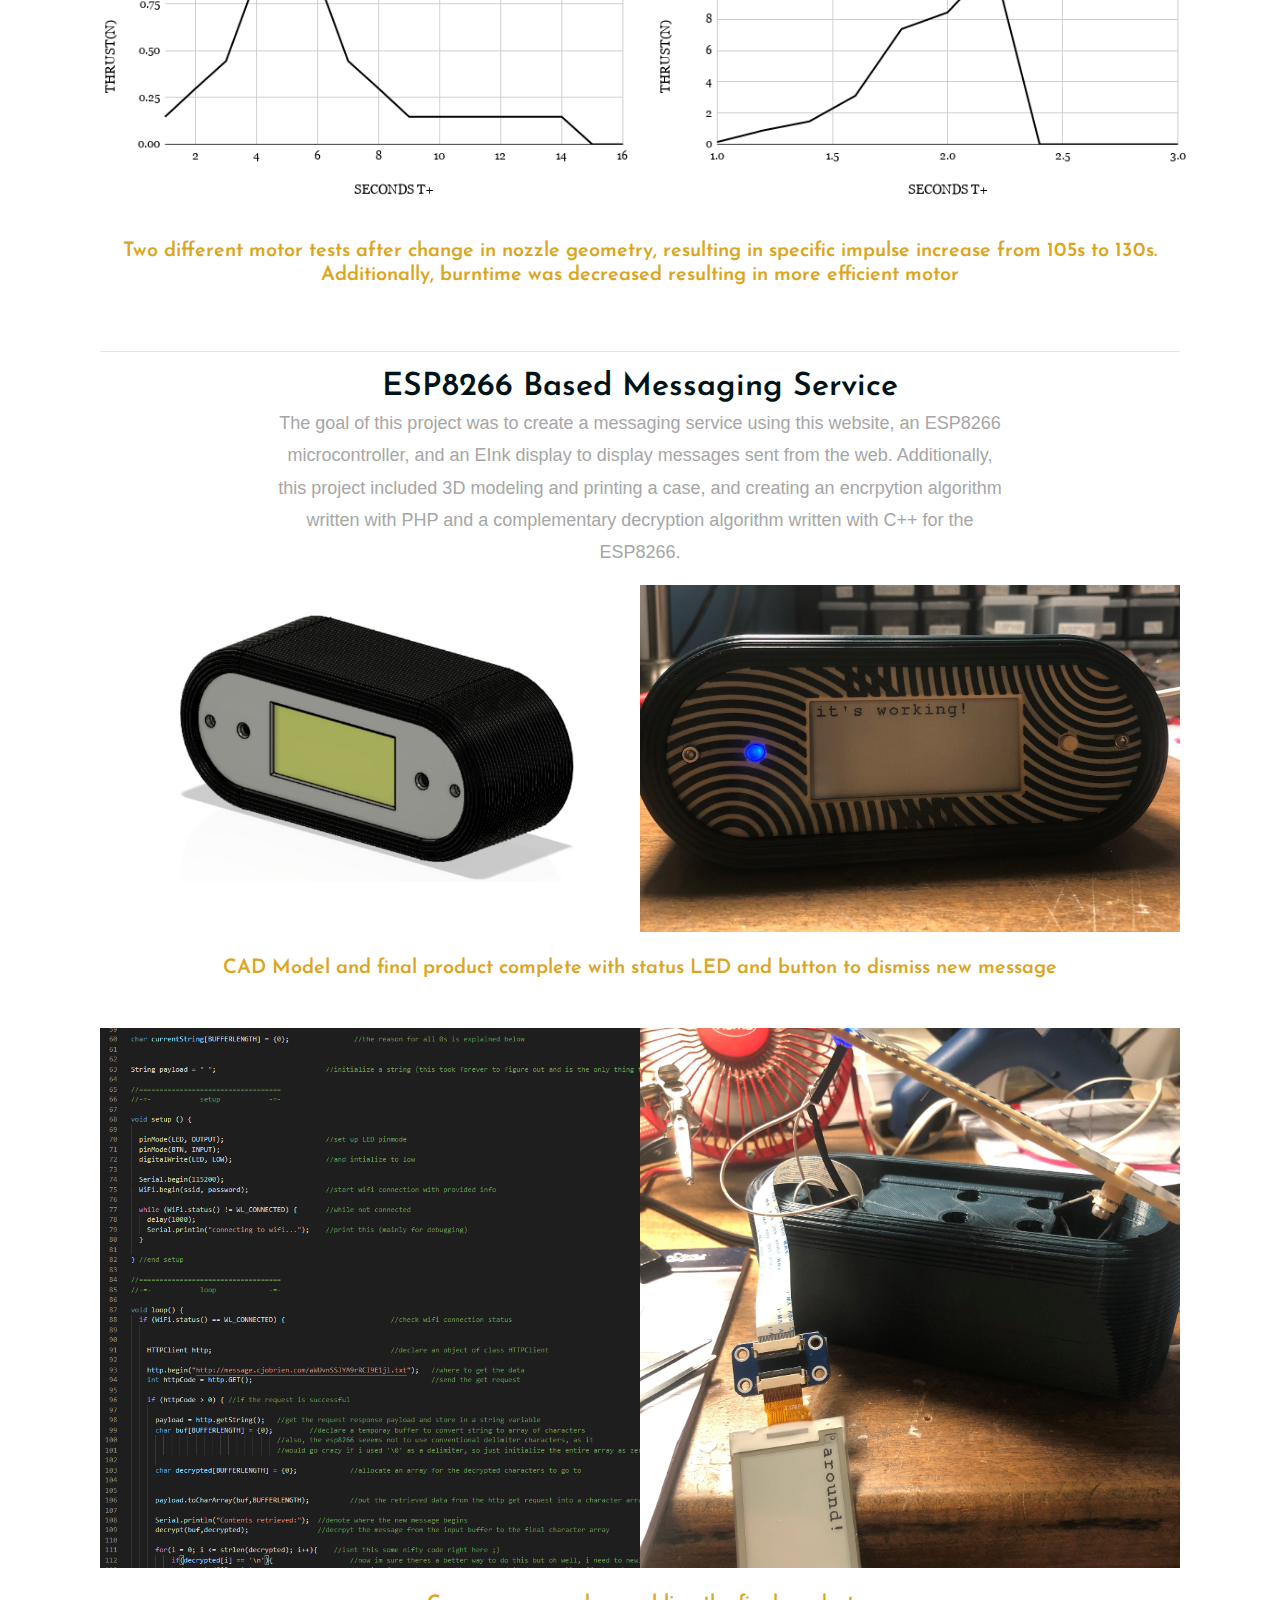
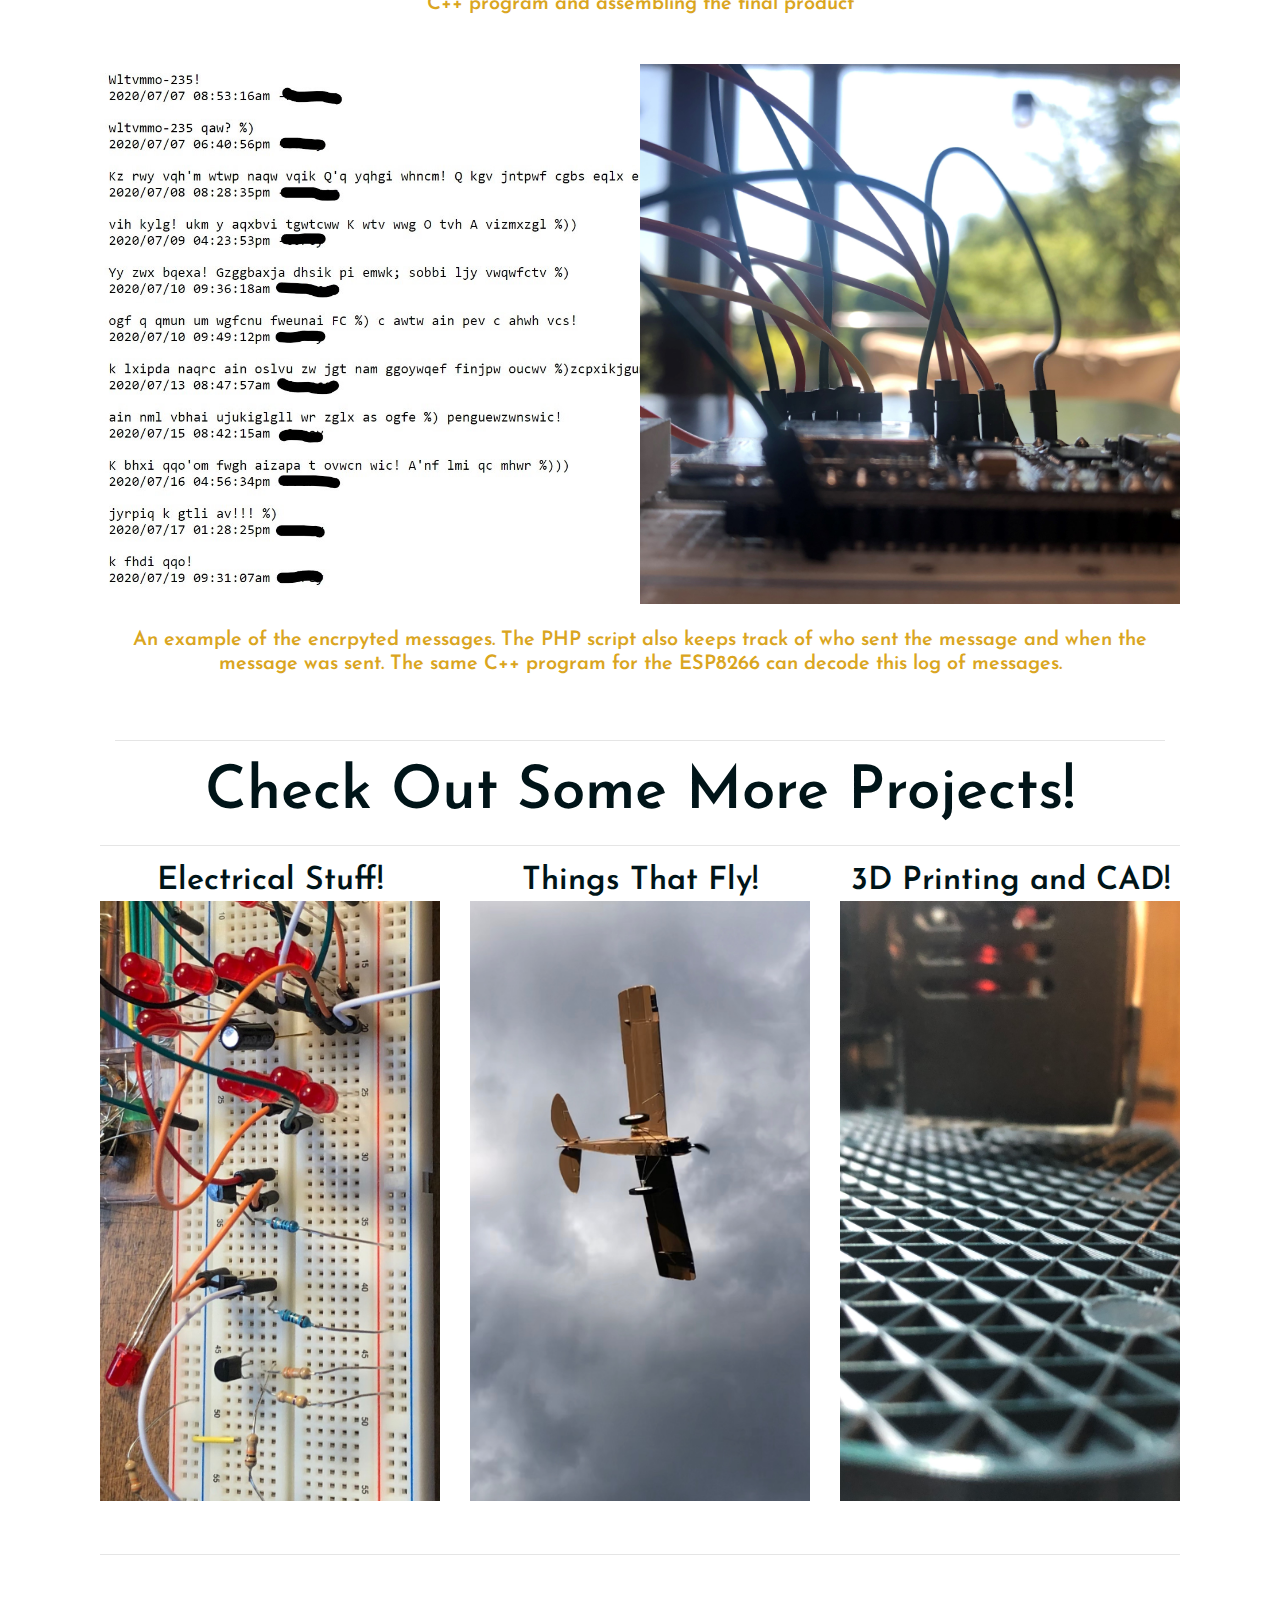
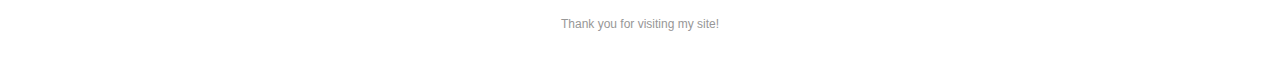
==== commit 405708f7: "updated index and courses" ====
--- a/public_html/index.html
+++ b/public_html/index.html
@@ -1,759 +1,762 @@
-<!DOCTYPE html>-
--
-<html lang="en">-
--
-<head>-
--
-	<title>Corey O'Brien - Personal Website</title>-
--
-	<meta charset="UTF-8">-
--
-	<meta name="description" content="Hello, My name is Corey O'Brien!">-
--
-	<meta name="keywords" content="personal, portfolio, website">-
--
-	<meta name="viewport" content="width=device-width, initial-scale=1.0">-
--
-	<!-- Favicon -->   -
--
-	<link href="img/SmallLogo2.png" rel="shortcut icon"/>-
--
--
--
-	<!-- Google Fonts -->-
--
-	<link href="https://fonts.googleapis.com/css?family=Josefin+Sans:400,400i,600,600i,700" rel="stylesheet">-
--
--
--
-	<!-- Stylesheets -->-
--
-	<link rel="stylesheet" href="css/bootstrap.min.css"/>-
--
-	<link rel="stylesheet" href="css/font-awesome.min.css"/>-
--
-	<link rel="stylesheet" href="css/magnific-popup.css"/>-
--
-	<link rel="stylesheet" href="css/style.css"/>-
--
--
--
--
--
-	<!--[if lt IE 9]>-
--
-	  <script src="https://oss.maxcdn.com/html5shiv/3.7.2/html5shiv.min.js"></script>-
--
-	  <script src="https://oss.maxcdn.com/respond/1.4.2/respond.min.js"></script>-
--
-	<![endif]-->-
--
--
--
-</head>-
--
--
--
--
-<body>-
--
-	<!-- Page Preloder -->-
--
-	<div id="preloder">-
--
-		<div class="loader"></div>-
--
-	</div>-
--
--
--
-	<!-- header section start -->-
--
-	<header class="header-section">-
--
-		<div class="container">-
--
-			<div class="row">-
--
-				<div class="col-lg-4 col-md-3">-
--
-					<div class="logo">-
--
-						<h2 class="site-logo">-
--
-							<a href="/" style="color: black;">Corey O'Brien</a>-
--
-						</h2>-
--
-					</div>-
--
-				</div>-
--
-				<div class="col-lg-8 col-md-9">-
--
-					<nav class="main-menu">-
--
-						<ul>-
--
-							<li><a href="/" style="color: darkgoldenrod;">About</a></li>-
--
-							<li><a href="projects">Projects</a></li>-
--
-							<li><a href="courses">Courses</a></li>-
--
-							<li><a href="other">Other</a></li>-
--
-						</ul>-
--
-					</nav>-
--
-				</div>-
--
-			</div>-
--
-		</div>-
--
-		<div class="nav-switch">-
--
-			<i class="fa fa-bars"></i>-
--
-		</div>-
--
-	</header>-
--
-	<!-- header section end -->-
--
--
--
-	<!-- intro section start -->-
--
-	<section class="intro-section text-center">-
--
-		<div class="container>-
--
-			<div class="row">-
--
-				<div class="container">-
--
-					<h2 class="section-title" style="color: white;text-shadow: -1px 0 black, 0 1px black, 1px 0 black, 0 -1px black;"><br>I'm Corey,</h2>-
--
-					<h2 class="section-title" style="color: white;text-shadow: -1px 0 black, 0 1px black, 1px 0 black, 0 -1px black;">an Aerospace Engineering Student<br><br><br><br><br><br><br><br><br></h2>-
--
-				</div>-
--
-			</div>-
--
-		</div>-
--
-	</section>-
--
-	<!-- intro section end -->-
--
--
--
-	<!-- footer section start -->-
--
-	<hr>-
--
-	<footer class="footer-section text-center">-
--
-		<div class="container">-
--
-			<h2 class="section-title">Contact Information</h2>-
--
-			<h3>School Email: <br><span class=" arrow" style="color: goldenrod;">obrie187@purdue.edu</span></h3>-
--
-			<h3>Personal Email: <br><span class=" arrow" style="color: goldenrod;">cjobrien466@gmail.com</span></h3>-
--
-			<h3>Phone Number: <br><span class=" arrow" style="color: goldenrod;">(412)-401-2790</span></h3>-
--
-			<br><br><hr>-
--
-			<h2 class="section-title">Featured Projects</h2><hr><br><br><br>-
--
-			-
--
-			<!-- portfolio section start -->-
--
--
--
-		<div class="container">-
-			<h2>Testing Homemade Rocket Motors</h2>-
--
-			<p>This project consisted of making my own rocket motors, designing and building a stand capable of measuring their thrust,-
-				 and finally calculating the specific impulse of each motor in order to enhance future rocket endeavors.-
-			</p>-
--
-			<div class="row">-
--
-				<img src="img/teststandcad.JPG" alt="Test Stand CAD" width="50%" height = "50%">-
-				<img src="img/teststand1.jpg" alt="Test Stand" width="50%" height = "50%">-
-			-
-			</div>-
--
-			<br><h1>The CAD model of the rocket stand and the final product</h1><br><br>-
--
-			<div class="row">-
--
-				<img src="img/burnedmotor1.jpg" alt="Rocket Motor" width="50%" height = "50%">-
-				<img src="img/ramrod1.jpg" alt="Rocket Motor" width="50%" height = "50%">-
-				-
-			</div>-
--
-			<br><h1>A burned motor and the results of a full day of rocket science</h1><br><br>-
--
-			<div class="row">-
--
-				<img src="img/THRUST(N) VS. SECONDS T+ (MOTOR 1).png" alt="Rocket Motor Test 1" width="50%" height = "50%">-
-				<img src="img/THRUST(N) VS. SECONDS T+ (MOTOR 5).png" alt="Rocket Motor Test 5" width="50%" height = "50%">-
-				-
-			</div>-
--
-			<br><h1>Two different motor tests after change in nozzle geometry, resulting in specific impulse increase from 105s to 130s.-
-				Additionally, burntime was decreased resulting in more efficient motor-
-			</h1><br><br>-
--
-			<hr>-
--
--
-			<div class="container">-
-				<h2>ESP8266 Based Messaging Service</h2>-
-	-
-				<p>The goal of this project was to create a messaging service using this website, an ESP8266 microcontroller,-
-					and an EInk display to display messages sent from the web. Additionally, this project included 3D modeling and-
-					printing a case, and creating an encrpytion algorithm written with PHP and a complementary decryption algorithm written-
-					with C++ for the ESP8266.-
-				</p>-
-	-
-				<div class="row">-
-	-
-					<img src="img/messageCAD.PNG" alt="Message Case CAD" width="50%" height = "50%">-
-					<img src="img/messagefinal1.jpg" alt="Message Case In Real Life" width="50%" height = "50%">-
-				-
-				</div>-
-	-
-				<br><h1>CAD Model and final product complete with status LED and button to dismiss new message</h1><br><br>-
-	-
-				<div class="row">-
-	-
-					<img src="img/messagecode1.png" alt="Code" width="50%" height = "50%">-
-					<img src="img/messagealmost1.jpg" alt="Message work in progress" width="50%" height = "50%">-
-					-
-				</div>-
-	-
-				<br><h1>C++ program and assembling the final product</h1><br><br>-
-	-
-				<div class="row">-
-	-
-					<img src="img/Inkedencrypted2.jpg" alt="Encrypted Text" width="50%" height = "50%">-
-					<img src="img/messagewiring1.jpg" alt="Wiring of the ESP8266" width="50%" height = "50%">-
-					-
-				</div>-
-	-
-				<br><h1>An example of the encrpyted messages. The PHP script also keeps track of who sent the message-
-					and when the message was sent. The same C++ program for the ESP8266 can decode this log of messages.-
-				</h1><br><br>-
-	-
-				<hr>-
--
-			-
--
-			</div>-
--
-	<section class="portfolio-section">   -
-		-
-		<h2 class="section-title">Check Out Some More Projects!</h2><hr>                 -
--
-		<div class="container-fluid p-md-0 ">-
--
-			<div class="row portfolios-area">-
--
-				<!---
--
-					First Project-
--
-				-->-
--
-				<div class="mix col-md-4 col-md-3 web">-
-					-
-					<a href="projects#electricalstuff">-
-					<h2>Electrical Stuff!</h2>-
-					</a>-
--
-					<a href="projects.html" class="portfolio-item set-bg" data-setbg="img/electricalstuff.jpeg">-
-					-
--
-					</a>-
--
-				</div>-
--
-				<!---
--
-					Second Project-
--
-				-->-
--
-				<div class="mix col-md-4 col-md-3 web">-
--
-					<a href="projects#fly">-
-					<h2>Things That Fly!</h2>-
-					</a>-
--
-					<a href="project.html" class="portfolio-item set-bg" data-setbg="img/thingsthatfly.jpeg">-
--
-						-
--
-					</a>-
--
-				</div>-
--
-				<!---
--
-					Third Project-
--
-				-->-
--
-				<div class="mix col-md-4 col-md-3 web">-
-					-
-					<a href="projects#3d">-
-					<h2>3D Printing and CAD!</h2>-
-					</a>-
--
-					<a href="project.html" class="portfolio-item set-bg" data-setbg="img/3DPrinting.jpeg">-
-					</a>-
--
--
-				</div>-
--
-				-
--
-				-
--
-			</div>-
--
-		</div>-
--
-	</section>-
--
--
--
-	<hr>-
--
-	<!-- portfolio section end -->-
--
-			<div class="social-links">	-
--
-			</div>-
--
-				<div class="copyright">-
--
-				Thank you for visiting my site!-
--
-				</div>-
--
-		</div>-
--
-	</footer>-
--
-	<!-- footer section end -->-
--
--
--
--
--
--
--
-	<!--====== Javascripts & Jquery ======-->-
--
-	<script src="js/jquery-2.1.4.min.js"></script>-
--
-	<script src="js/bootstrap.min.js"></script>-
--
-	<script src="js/mixitup.min.js"></script>-
--
-	<script src="js/magnific-popup.min.js"></script>-
--
-	<script src="js/main.js"></script>-
--
-</body>-
--
+<!DOCTYPE html>
+
+
+
+<html lang="en">
+
+
+
+<head>
+
+
+
+	<title>Corey O'Brien - Personal Website</title>
+
+
+
+	<meta charset="UTF-8">
+
+
+
+	<meta name="description" content="Hello, My name is Corey O'Brien!">
+
+
+
+	<meta name="keywords" content="personal, portfolio, website">
+
+
+
+	<meta name="viewport" content="width=device-width, initial-scale=1.0">
+
+
+
+	<!-- Favicon -->   
+
+
+
+	<link href="img/FaviconRocket2.png" rel="shortcut icon"/>
+
+
+
+
+
+
+
+	<!-- Google Fonts -->
+
+
+
+	<link href="https://fonts.googleapis.com/css?family=Josefin+Sans:400,400i,600,600i,700" rel="stylesheet">
+
+
+
+
+
+
+
+	<!-- Stylesheets -->
+
+
+
+	<link rel="stylesheet" href="css/bootstrap.min.css"/>
+
+
+
+	<link rel="stylesheet" href="css/font-awesome.min.css"/>
+
+
+
+	<link rel="stylesheet" href="css/magnific-popup.css"/>
+
+
+
+	<link rel="stylesheet" href="css/style.css"/>
+
+
+
+
+
+
+
+
+
+
+
+	<!--[if lt IE 9]>
+
+
+
+	  <script src="https://oss.maxcdn.com/html5shiv/3.7.2/html5shiv.min.js"></script>
+
+
+
+	  <script src="https://oss.maxcdn.com/respond/1.4.2/respond.min.js"></script>
+
+
+
+	<![endif]-->
+
+
+
+
+
+
+
+</head>
+
+
+
+
+
+
+
+
+
+<body>
+
+
+
+	<!-- Page Preloder -->
+
+
+
+	<div id="preloder">
+
+
+
+		<div class="loader"></div>
+
+
+
+	</div>
+
+
+
+
+
+
+
+	<!-- header section start -->
+
+
+
+	<header class="header-section">
+
+
+
+		<div class="container">
+
+
+
+			<div class="row">
+
+
+
+				<div class="col-lg-4 col-md-3">
+
+
+
+					<div class="logo">
+
+
+
+						<h2 class="site-logo">
+
+
+
+							<a href="/" style="color: black;">Corey O'Brien</a>
+
+
+
+						</h2>
+
+
+
+					</div>
+
+
+
+				</div>
+
+
+
+				<div class="col-lg-8 col-md-9">
+
+
+
+					<nav class="main-menu">
+
+
+
+						<ul>
+
+
+
+							<li><a href="/" style="color: darkgoldenrod;">About</a></li>
+
+
+
+							<li><a href="projects">Projects</a></li>
+
+
+
+							<li><a href="courses">Courses</a></li>
+
+
+
+							<li><a href="other">Other</a></li>
+
+
+
+						</ul>
+
+
+
+					</nav>
+
+
+
+				</div>
+
+
+
+			</div>
+
+
+
+		</div>
+
+
+
+		<div class="nav-switch">
+
+
+
+			<i class="fa fa-bars"></i>
+
+
+
+		</div>
+
+
+
+	</header>
+
+
+
+	<!-- header section end -->
+
+
+
+
+
+
+
+	<!-- intro section start -->
+
+
+
+	<section class="intro-section text-center">
+
+
+
+		<div class="container">
+
+
+
+			<div class="row">
+
+
+
+				<div class="container">
+
+
+
+					<h2 class="section-title" style="color: white;text-shadow: -1px 0 black, 0 1px black, 1px 0 black, 0 -1px black;"><br>I'm Corey,</h2>
+
+
+
+					<h2 class="section-title" style="color: white;text-shadow: -1px 0 black, 0 1px black, 1px 0 black, 0 -1px black;">an Aerospace Engineering Student<br><br><br><br><br><br><br></h2>
+
+
+
+				</div>
+
+
+
+			</div>
+
+
+
+		</div>
+
+
+
+	</section>
+
+
+
+	<!-- intro section end -->
+
+
+
+
+
+
+
+	<!-- footer section start -->
+
+
+
+	<hr>
+
+
+
+	<footer class="footer-section text-center">
+
+
+
+		<div class="container">
+
+
+
+			<h2 class="section-title">Contact Information</h2>
+
+
+
+			<h3>School Email: <br><span class=" arrow" style="color: goldenrod;">obrie187@purdue.edu</span></h3><br>
+
+
+
+			<h3>Personal Email: <br><span class=" arrow" style="color: goldenrod;">cjobrien466@gmail.com</span></h3><br>
+
+
+
+			<h3>Phone Number: <br><span class=" arrow" style="color: goldenrod;">(412)-401-2790</span></h3><br>
+
+			<br><br><h3>Github: <br><span class=" arrow" style="color: goldenrod;"><a href="https://github.com/obriencorey" style="color: goldenrod;"> github.com/obriencorey </a></span></h3><br>
+
+			<h3>LinkedIn: <br><span class=" arrow" style="color: goldenrod;"><a href="https://www.linkedin.com/in/obriencorey" style="color: goldenrod;"> linkedin.com/obriencorey </a></span></h3>
+
+
+			<br><br><hr>
+
+
+
+			<h2 class="section-title">Featured Projects</h2><hr><br><br><br>
+
+
+
+			
+
+
+
+			<!-- portfolio section start -->
+
+
+
+
+
+
+
+		<div class="container">
+
+			<h2>Testing Homemade Rocket Motors</h2>
+
+
+
+			<p>This project consisted of making my own rocket motors, designing and building a stand capable of measuring their thrust,
+
+				 and finally calculating the specific impulse of each motor in order to enhance future rocket endeavors.
+
+			</p>
+
+
+
+			<div class="row">
+
+
+
+				<img src="img/teststandcad.JPG" alt="Test Stand CAD" width="50%" height = "50%">
+
+				<img src="img/teststand1.jpg" alt="Test Stand" width="50%" height = "50%">
+
+			
+
+			</div>
+
+
+
+			<br><h1>The CAD model of the rocket stand and the final product</h1><br><br>
+
+
+
+			<div class="row">
+
+
+
+				<img src="img/burnedmotor1.jpg" alt="Rocket Motor" width="50%" height = "50%">
+
+				<img src="img/ramrod1.jpg" alt="Rocket Motor" width="50%" height = "50%">
+
+				
+
+			</div>
+
+
+
+			<br><h1>A burned motor and the results of a full day of rocket science</h1><br><br>
+
+
+
+			<div class="row">
+
+
+
+				<img src="img/THRUST(N) VS. SECONDS T+ (MOTOR 1).png" alt="Rocket Motor Test 1" width="50%" height = "50%">
+
+				<img src="img/THRUST(N) VS. SECONDS T+ (MOTOR 5).png" alt="Rocket Motor Test 5" width="50%" height = "50%">
+
+				
+
+			</div>
+
+
+
+			<br><h1>Two different motor tests after change in nozzle geometry, resulting in specific impulse increase from 105s to 130s.
+
+				Additionally, burntime was decreased resulting in more efficient motor
+
+			</h1><br><br>
+
+
+
+			<hr>
+
+
+
+
+
+			<div class="container">
+
+				<h2>ESP8266 Based Messaging Service</h2>
+
+	
+
+				<p>The goal of this project was to create a messaging service using this website, an ESP8266 microcontroller,
+
+					and an EInk display to display messages sent from the web. Additionally, this project included 3D modeling and
+
+					printing a case, and creating an encrpytion algorithm written with PHP and a complementary decryption algorithm written
+
+					with C++ for the ESP8266.
+
+				</p>
+
+	
+
+				<div class="row">
+
+	
+
+					<img src="img/messageCAD.PNG" alt="Message Case CAD" width="50%" height = "50%">
+
+					<img src="img/messagefinal1.jpg" alt="Message Case In Real Life" width="50%" height = "50%">
+
+				
+
+				</div>
+
+	
+
+				<br><h1>CAD Model and final product complete with status LED and button to dismiss new message</h1><br><br>
+
+	
+
+				<div class="row">
+
+	
+
+					<img src="img/messagecode1.png" alt="Code" width="50%" height = "50%">
+
+					<img src="img/messagealmost1.jpg" alt="Message work in progress" width="50%" height = "50%">
+
+					
+
+				</div>
+
+	
+
+				<br><h1>C++ program and assembling the final product</h1><br><br>
+
+	
+
+				<div class="row">
+
+	
+
+					<img src="img/Inkedencrypted2.jpg" alt="Encrypted Text" width="50%" height = "50%">
+
+					<img src="img/messagewiring1.jpg" alt="Wiring of the ESP8266" width="50%" height = "50%">
+
+					
+
+				</div>
+
+	
+
+				<br><h1>An example of the encrpyted messages. The PHP script also keeps track of who sent the message
+
+					and when the message was sent. The same C++ program for the ESP8266 can decode this log of messages.
+
+				</h1><br><br>
+
+	
+
+				<hr>
+
+
+
+			
+
+
+
+			</div>
+
+
+
+	<section class="portfolio-section">   
+
+		
+
+		<h2 class="section-title">Check Out Some More Projects!</h2><hr>                 
+
+
+
+		<div class="container-fluid p-md-0 ">
+
+
+
+			<div class="row portfolios-area">
+
+
+
+				<!--
+
+
+
+					First Project
+
+
+
+				-->
+
+
+
+				<div class="mix col-md-4 col-md-3 web">
+
+					
+
+					<a href="projects#electricalstuff">
+
+					<h2>Electrical Stuff!</h2>
+
+					</a>
+
+
+
+					<a href="projects.html" class="portfolio-item set-bg" data-setbg="img/electricalstuff.jpeg">
+
+					
+
+
+
+					</a>
+
+
+
+				</div>
+
+
+
+				<!--
+
+
+
+					Second Project
+
+
+
+				-->
+
+
+
+				<div class="mix col-md-4 col-md-3 web">
+
+
+
+					<a href="projects#fly">
+
+					<h2>Things That Fly!</h2>
+
+					</a>
+
+
+
+					<a href="project.html" class="portfolio-item set-bg" data-setbg="img/thingsthatfly.jpeg">
+
+
+
+						
+
+
+
+					</a>
+
+
+
+				</div>
+
+
+
+				<!--
+
+
+
+					Third Project
+
+
+
+				-->
+
+
+
+				<div class="mix col-md-4 col-md-3 web">
+
+					
+
+					<a href="projects#3d">
+
+					<h2>3D Printing and CAD!</h2>
+
+					</a>
+
+
+
+					<a href="project.html" class="portfolio-item set-bg" data-setbg="img/3DPrinting.jpeg">
+
+					</a>
+
+
+
+
+
+				</div>
+
+
+
+				
+
+
+
+				
+
+
+
+			</div>
+
+
+
+		</div>
+
+
+
+	</section>
+
+
+
+
+
+
+
+	<hr>
+
+
+
+	<!-- portfolio section end -->
+
+
+
+			<div class="social-links">	
+
+
+
+			</div>
+
+
+
+				<div class="copyright">
+
+
+
+				Thank you for visiting my site!
+
+
+
+				</div>
+
+
+
+		</div>
+
+
+
+	</footer>
+
+
+
+	<!-- footer section end -->
+
+
+
+
+
+
+
+
+
+
+
+
+
+
+
+	<!--====== Javascripts & Jquery ======-->
+
+
+
+	<script src="js/jquery-2.1.4.min.js"></script>
+
+
+
+	<script src="js/bootstrap.min.js"></script>
+
+
+
+	<script src="js/mixitup.min.js"></script>
+
+
+
+	<script src="js/magnific-popup.min.js"></script>
+
+
+
+	<script src="js/main.js"></script>
+
+
+
+</body>
+
+
+
 </html>--- a/public_html/css/style.css
+++ b/public_html/css/style.css
@@ -1,3401 +1,3401 @@
--
--
-html, body {-
--
-}-
--
--
--
-h1,-
--
-h2,-
--
-h3,-
--
-h4,-
--
-h5 {-
--
-  color: #001418;-
--
-  margin: 0;-
--
-  font-weight: 600;-
--
-  font-family: 'Josefin Sans', sans-serif;-
--
-}-
--
--
--
-p {-
--
-  font-size: 18px;-
--
-  color: #979797;-
--
-  line-height: 1.8;-
--
-}-
--
--
--
-img {-
--
-  max-width: 100%;-
--
-}-
--
--
--
-input:focus,-
--
-select:focus,-
--
-button:focus,-
--
-textarea:focus {-
--
-  outline: none;-
--
-}-
--
--
--
-a:hover,-
--
-a:focus {-
--
-  text-decoration: none;-
--
-  outline: none;-
--
-}-
--
--
--
-ul,-
--
-ol {-
--
-  padding: 0;-
--
-  margin: 0;-
--
-}-
--
--
--
-/*-------------------------
--
-  Helper css-
--
---------------------------*/-
--
-.body-pad {-
--
-  padding: 0 40px;-
--
-}-
--
--
--
-.spad {-
--
-  padding: 100px 0;-
--
-}-
--
--
--
-.pt100 {-
--
-  padding-top: 100px;-
--
-}-
--
--
--
-.set-bg {-
--
-  background-repeat: no-repeat;-
--
-  background-size: cover;-
--
-}-
--
--
--
-.section-title {-
--
-  -
--
-  font-size: 60px;-
--
-  text-align: center;-
--
-}-
--
--
--
-.section-title span {-
--
-  color: #979797;-
--
-}-
--
--
--
-/*-------------------------
--
-  Common Elements-
--
---------------------------*/-
--
-.element {-
--
-  margin-bottom: 100px;-
--
-}-
--
--
--
-.element:last-child {-
--
-  margin-bottom: 0;-
--
-}-
--
--
--
-/*=== Preloder ===*/-
--
-#preloder {-
--
-  position: fixed;-
--
-  width: 100%;-
--
-  height: 100%;-
--
-  top: 0;-
--
-  left: 0;-
--
-  z-index: 999999;-
--
-  background: #fff;-
--
-}-
--
--
--
-.loader {-
--
-  width: 30px;-
--
-  height: 30px;-
--
-  border: 3px solid #000;-
--
-  position: absolute;-
--
-  top: 50%;-
--
-  left: 50%;-
--
-  margin-top: -13px;-
--
-  margin-left: -13px;-
--
-  border-radius: 60px;-
--
-  border-left-color: transparent;-
--
-  animation: loader 0.8s linear infinite;-
--
-  -webkit-animation: loader 0.8s linear infinite;-
--
-}-
--
--
--
-@keyframes loader {-
--
-  0% {-
--
-    -webkit-transform: rotate(0deg);-
--
-            transform: rotate(0deg);-
--
-  }-
--
-  50% {-
--
-    -webkit-transform: rotate(180deg);-
--
-            transform: rotate(180deg);-
--
-  }-
--
-  100% {-
--
-    -webkit-transform: rotate(360deg);-
--
-            transform: rotate(360deg);-
--
-  }-
--
-}-
--
--
--
-@-webkit-keyframes loader {-
--
-  0% {-
--
-    -webkit-transform: rotate(0deg);-
--
-  }-
--
-  50% {-
--
-    -webkit-transform: rotate(180deg);-
--
-  }-
--
-  100% {-
--
-    -webkit-transform: rotate(360deg);-
--
-  }-
--
-}-
--
--
--
-/*=== Buttons ===*/-
--
-.site-btn {-
--
-  display: inline-block;-
--
-  font-size: 24px;-
--
-  min-width: 140px;-
--
-  text-align: center;-
--
-  padding: 15px 10px;-
--
-  position: relative;-
--
-  color: #fff;-
--
-  border: none;-
--
-  background-color: #000;-
--
-  margin-right: 15px;-
--
-  z-index: 1;-
--
-}-
--
--
--
-.site-btn.btn-fade {-
--
-  background-color: #979797;-
--
-}-
--
--
--
-.site-btn.btn-line {-
--
-  background: none;-
--
-  border: 2px solid #000;-
--
-  color: #000;-
--
-  padding: 13px 10px;-
--
-}-
--
--
--
-.site-btn.btn-line:hover {-
--
-  color: #000;-
--
-}-
--
--
--
-.site-btn.btn-line-fade {-
--
-  background: none;-
--
-  border: 2px solid #979797;-
--
-  color: #979797;-
--
-  padding: 13px 10px;-
--
-}-
--
--
--
-.site-btn.btn-line-fade:hover {-
--
-  color: #979797;-
--
-}-
--
--
--
-.site-btn:hover {-
--
-  color: #fff;-
--
-}-
--
--
--
-/*===  Accordion  ===*/-
--
-.accordion-area .panel {-
--
-  margin-bottom: 30px;-
--
-}-
--
--
--
-.accordion-area .panel-header {-
--
-  background: #000;-
--
-  color: #fff;-
--
-  display: block;-
--
-  padding: 12px 50px;-
--
-  padding-left: 30px;-
--
-  font-size: 14px;-
--
-  font-weight: 600;-
--
-  position: relative;-
--
-  border: 2px solid #000;-
--
-  -webkit-transition: all 0.4s ease-out 0s;-
--
-  -o-transition: all 0.4s ease-out 0s;-
--
-  transition: all 0.4s ease-out 0s;-
--
-}-
--
--
--
-.accordion-area .panel-header.active {-
--
-  background: transparent;-
--
-  color: #000;-
--
-}-
--
--
--
-.accordion-area .panel-header.active .panel-link:after {-
--
-  content: "-";-
--
-  color: #000;-
--
-}-
--
--
--
-.accordion-area .panel-header.active .panel-link.collapsed:after {-
--
-  content: "+";-
--
-}-
--
--
--
-.accordion-area .panel-link {-
--
-  position: absolute;-
--
-  right: 0;-
--
-  top: 0;-
--
-  height: 100%;-
--
-  width: 50px;-
--
-  border: none;-
--
-  cursor: pointer;-
--
-  background: transparent;-
--
-}-
--
--
--
-.accordion-area .panel-body p {-
--
-  font-size: 14px;-
--
-  margin-bottom: 0;-
--
-  padding-top: 25px;-
--
-}-
--
--
--
-.accordion-area .panel-body {-
--
-  padding: 0 5px;-
--
-}-
--
--
--
-.accordion-area .panel-link:after {-
--
-  content: "+";-
--
-  position: absolute;-
--
-  left: 50%;-
--
-  font-size: 16px;-
--
-  font-weight: 700;-
--
-  top: 50%;-
--
-  color: #fff;-
--
-  line-height: 16px;-
--
-  margin-top: -8px;-
--
-  margin-left: -4px;-
--
-}-
--
--
--
-/*===  Tab  ===*/-
--
-.tab-element .nav-tabs {-
--
-  border-bottom: none;-
--
-  margin-bottom: 35px;-
--
-}-
--
--
--
-.tab-element .nav-tabs .nav-link {-
--
-  border: 2px solid #000;-
--
-  background: #000;-
--
-  border-radius: 0;-
--
-  margin-right: 10px;-
--
-  font-size: 14px;-
--
-  font-weight: 500;-
--
-  color: #222;-
--
-  padding: 15px 40px;-
--
-  min-width: 118px;-
--
-  font-size: 16px;-
--
-  color: #fff;-
--
-  margin-bottom: 10px;-
--
-}-
--
--
--
-.tab-element .nav-tabs .nav-item:last-child .nav-link {-
--
-  margin-right: 0;-
--
-}-
--
--
--
-.tab-element .nav-tabs .nav-link.active {-
--
-  background: transparent;-
--
-  color: #000;-
--
-}-
--
--
--
-.tab-element .tab-pane h4 {-
--
-  font-size: 18px;-
--
-  margin: 25px 0 20px;-
--
-}-
--
--
--
-.tab-element .tab-pane p {-
--
-  font-size: 14px;-
--
-}-
--
--
--
-.circle-progress {-
--
-  text-align: center;-
--
-  position: relative;-
--
-}-
--
--
--
-.circle-progress canvas {-
--
-  -webkit-transform: rotate(90deg);-
--
-  -ms-transform: rotate(90deg);-
--
-  transform: rotate(90deg);-
--
-}-
--
--
--
-.circle-progress .progress-info {-
--
-  position: absolute;-
--
-  width: 100%;-
--
-  top: 30%;-
--
-}-
--
--
--
-.circle-progress .progress-info h2 {-
--
-  font-size: 36px;-
--
-}-
--
--
--
-.circle-progress .progress-info p {-
--
-  color: #979797;-
--
-  font-size: 16px;-
--
-  line-height: normal;-
--
-}-
--
--
--
-/*===  Icon Box  ===*/-
--
-.icon-box {-
--
-  display: -webkit-box;-
--
-  display: -ms-flexbox;-
--
-  display: flex;-
--
-}-
--
--
--
-.icon-box .icon h2 {-
--
-  font-size: 60px;-
--
-}-
--
--
--
-.icon-box .icon-box-content {-
--
-  padding-left: 25px;-
--
-  padding-top: 10px;-
--
-}-
--
--
--
-.icon-box .icon-box-content h3 {-
--
-  font-size: 24px;-
--
-  margin-bottom: 25px;-
--
-}-
--
--
--
-/*-------------------------
--
-    Header Section-
--
---------------------------*/-
--
-.header-section {-
--
-  padding-top: 30px;-
--
-  padding-bottom: 30px;-
--
-  position: relative;-
--
-}-
--
--
--
-.site-logo {-
--
-  font-size: 24px;-
--
-  padding-top: 10px;-
--
-  -
--
-}-
--
--
--
-.main-menu ul {-
--
-  list-style: none;-
--
-}-
--
--
--
-.main-menu ul li {-
--
-  display: inline;-
--
-}-
--
--
--
-.main-menu ul li a {-
--
-  display: inline-block;-
--
-  font-size: 18px;-
--
-  color: #001418;-
--
-  margin-left: 15px;-
--
-  margin-right: 10px;-
--
-  padding: 10px 5px;-
--
-}-
--
--
--
-.header-btn {-
--
-  float: right;-
--
-  margin-right: 0;-
--
-}-
--
--
--
-.nav-switch {-
--
-  display: none;-
--
-}-
--
--
--
-/*-------------------------
--
-    Intro Section-
--
---------------------------*/-
--
-.intro-section {-
--
-  background-image: url("../img/BottomHalfHeader.JPG");-
--
-  background-size: cover;-
--
-  background-position: bottom center;-
--
-  padding: 50px 0px 50px 0px;-
--
-}-
--
--
--
-.intro-courses {-
--
-  background-image: url("../img/Courses.png");-
--
-  background-size: cover;-
--
-  background-position: bottom center;-
--
-  padding: 100px 0;-
--
-}-
--
-.intro-projects {-
--
-  background-image: url("../img/RocketMotor.png");-
--
-  background-size: cover;-
--
-  background-position: center;-
--
-  padding: 100px 0;-
--
-}-
--
--
--
-.intro-other {-
--
-  background-image: url("../img/otherbackground.jpeg");-
--
-  background-size: cover;-
--
-  background-position: top center;-
--
-  padding: 100px 100px 100px;-
--
-}-
--
--
--
-/*-------------------------
--
-    Portfolio Section-
--
---------------------------*/-
--
-.portfolio-section {-
--
-  overflow: hidden;-
--
-}-
--
--
--
-.portfolio-filter {-
--
-  list-style: none;-
--
-  padding-bottom: 100px;-
--
-}-
--
--
--
-.portfolio-filter li {-
--
-  font-size: 16px;-
--
-  display: inline-block;-
--
-  margin-right: 30px;-
--
-  padding-bottom: 10px;-
--
-  color: #979797;-
--
-  cursor: pointer;-
--
-}-
--
--
--
-.portfolio-filter li.mixitup-control-active {-
--
-  color: #001418;-
--
-}-
--
--
--
-.portfolios-area .gallery-block {-
--
-  padding: 0;-
--
-}-
--
--
--
-.gallery-block {-
--
-  position: relative;-
--
-}-
--
--
--
-.portfolio-item {-
--
-  display: inline-block;-
--
-  width: 100%;-
--
-  height: 600px;-
--
-  background-position: center center;-
--
-  position: relative;-
--
-  margin-bottom: 30px;-
--
-}-
--
--
--
-.portfolio-item .pi-inner {-
--
-  position: absolute;-
--
-  width: 100%;-
--
-  height: 100%;-
--
-  left: 0;-
--
-  top: 0;-
--
-  background: transparent;-
--
-  -webkit-transition: all 0.4s ease 0s;-
--
-  -o-transition: all 0.4s ease 0s;-
--
-  transition: all 0.4s ease 0s;-
--
-}-
--
--
--
-.portfolio-item .pi-inner h2 {-
--
-  opacity: 0;-
--
-  font-size: 30px;-
--
-  font-weight: 400;-
--
-  position: absolute;-
--
-  left: 50px;-
--
-  bottom: 50px;-
--
-  color: #fff;-
--
-  letter-spacing: 10px;-
--
-  -webkit-transition: all 0.3s ease 0s;-
--
-  -o-transition: all 0.3s ease 0s;-
--
-  transition: all 0.3s ease 0s;-
--
-}-
--
--
--
-.portfolio-item:hover .pi-inner {-
--
-  background: rgba(0, 20, 24, 0.8);-
--
-}-
--
--
--
-.portfolio-item:hover .pi-inner h2 {-
--
-  opacity: 1;-
--
-  letter-spacing: 0;-
--
-}-
--
--
--
-.portfolio-meta {-
--
-  padding-bottom: 45px;-
--
-}-
--
--
--
-.portfolio-meta h2 {-
--
-  font-size: 24px;-
--
-}-
--
--
--
-.portfolio-meta p {-
--
-  font-size: 14px;-
--
-  color: #a6a6a6;-
--
-  margin-bottom: 0;-
--
-}-
--
--
--
-.portfolio-intro {-
--
-  display: block;-
--
-}-
--
--
--
-.img-popup-warp .mfp-content {-
--
-  opacity: 0;-
--
-  -webkit-transform: scale(0.8);-
--
-  -ms-transform: scale(0.8);-
--
-  transform: scale(0.8);-
--
-  -webkit-transition: all 0.4s;-
--
-  -o-transition: all 0.4s;-
--
-  transition: all 0.4s;-
--
-}-
--
--
--
-.img-popup-warp.mfp-ready .mfp-content {-
--
-  opacity: 1;-
--
-  -webkit-transform: scale(1);-
--
-  -ms-transform: scale(1);-
--
-  transform: scale(1);-
--
-}-
--
--
--
-/*============================-
--
-Images-
--
-==============================*/-
--
-.footer-section .img-left img{-
--
-  height: 50%; -
--
-  width: 50%; -
--
-  float: left; -
--
-  padding-right: 50px;-
--
-}-
--
--
--
-.footer-section .img-right img{-
--
-  height: 50%; -
--
-  width: 50%; -
--
-  float: right; -
--
-  padding-left: 50px;-
--
-}-
--
--
--
--
--
-/*-------------------------
--
-    Footer Section-
--
---------------------------*/-
--
-.footer-section {-
--
-  padding: 40px 40px;-
--
-}-
--
--
--
-.footer-section .copyright {-
--
-  font-size: 12px;-
--
-  color: #979797;-
--
-}-
--
--
--
-.footer-section h1 {-
--
-  font-size: 20px;-
--
-  color: goldenrod;-
--
-}-
--
--
--
-.footer-section h4 {-
--
-  font-size: 48px;-
--
-  color: goldenrod;-
--
-  text-align: center;-
--
-}-
--
--
--
-.footer-section h5 {-
--
-  font-size: 24px;-
--
-  color: #000;-
--
-  padding-top: 40px;-
--
-  padding-bottom: 20px;-
--
-}-
--
-h6{-
--
-  font-weight: 600;-
--
-  font-family: 'Josefin Sans', sans-serif;-
--
-  font-size: 18px;-
--
-  color: #a6a6a6;-
--
-  line-height: 1.8;-
--
-}-
--
--
--
-.footer-section p{-
--
-  color: #a6a6a6;-
--
-  padding: 0% 15% 0% 15%;-
--
-}-
--
-.footer-section ul li a {-
--
-  display: inline-block;-
--
-  font-size: 28px;-
--
-  color: goldenrod;-
--
-  margin-left: 15px;-
--
-  margin-right: 10px;-
--
-  padding: 5px 0px 40px;-
--
-}-
--
-.footer-section ul{-
--
-  list-style: none;-
--
-}-
--
-.footer-section ul li {-
--
-  display: inline;-
--
-}-
--
-.social-links {-
--
-  margin-top: 60px;-
--
-  margin-bottom: 40px;-
--
-}-
--
--
--
-.social-links a {-
--
-  color: #979797;-
--
-  font-size: 15px;-
--
-  margin-right: 30px;-
--
-}-
--
--
--
-.social-links a:last-child {-
--
-  margin-right: 0;-
--
-}-
--
--
--
-/*-------------------------
--
-    About Page-
--
---------------------------*/-
--
-.pic-frame {-
--
-  position: relative;-
--
-  padding-left: 25px;-
--
-  padding-bottom: 25px;-
--
-  display: inline-block;-
--
-}-
--
--
--
-.pic-frame:after {-
--
-  position: absolute;-
--
-  content: "";-
--
-  width: calc(100% - 25px);-
--
-  height: calc(100% - 25px);-
--
-  bottom: 0;-
--
-  left: 0;-
--
-  border: 2px solid #000;-
--
-  z-index: 1;-
--
-}-
--
--
--
-.milestone {-
--
-  margin-top: 15px;-
--
-}-
--
--
--
-.milestone h2 {-
--
-  font-size: 60px;-
--
-}-
--
--
--
-.milestone h2 span {-
--
-  font-size: 18px;-
--
-  color: #979797;-
--
-}-
--
--
--
-/*-------------------------
--
-    Blog Page-
--
---------------------------*/-
--
-.blog-item {-
--
-  margin-bottom: 70px;-
--
-}-
--
--
--
-.blog-item .read-more {-
--
-  color: #000;-
--
-  position: relative;-
--
-  display: inline-block;-
--
-  padding-bottom: 5px;-
--
-  line-height: 18px;-
--
-  font-size: 18px;-
--
-}-
--
--
--
-.blog-item .read-more:after {-
--
-  position: absolute;-
--
-  content: '';-
--
-  width: 100%;-
--
-  height: 2px;-
--
-  bottom: 0;-
--
-  left: 0;-
--
-  background: #000;-
--
-}-
--
--
--
-.thumb {-
--
-  margin-bottom: 30px;-
--
-}-
--
--
--
-.blog-content h2 {-
--
-  font-size: 24px;-
--
-  margin-bottom: 15px;-
--
-}-
--
--
--
-.blog-content .blog-meta {-
--
-  font-size: 13px;-
--
-  color: #979797;-
--
-  margin-bottom: 30px;-
--
-}-
--
--
--
-.blog-content p {-
--
-  margin-bottom: 30px;-
--
-}-
--
--
--
-/*-------------------------
--
-    Contact Page-
--
---------------------------*/-
--
-.contect-tect {-
--
-  text-align: left;-
--
-  margin-bottom: 70px;-
--
-}-
--
--
--
-.contect-tect h2 {-
--
-  font-size: 24px;-
--
-  margin-bottom: 30px;-
--
-}-
--
--
--
-.contect-tect p {-
--
-  font-size: 17px;-
--
-}-
--
--
--
-.contact-form {-
--
-  display: block;-
--
-  width: 100%;-
--
-}-
--
--
--
-.contact-form input {-
--
-  padding-left: 25px;-
--
-  height: 60px;-
--
-  width: 100%;-
--
-  border: none;-
--
-  border-bottom: 2px solid #000;-
--
-  margin-bottom: 30px;-
--
-  font-size: 12px;-
--
-}-
--
--
--
-.contact-form textarea {-
--
-  padding-left: 25px;-
--
-  height: 200px;-
--
-  width: 100%;-
--
-  border: none;-
--
-  border-bottom: 2px solid #000;-
--
-  margin-bottom: 30px;-
--
-  font-size: 12px;-
--
-}-
--
--
--
-.contact-form ::-webkit-input-placeholder {-
--
-  font-style: italic;-
--
-}-
--
--
--
-.contact-form :-ms-input-placeholder {-
--
-  font-style: italic;-
--
-}-
--
--
--
-.contact-form ::-ms-input-placeholder {-
--
-  font-style: italic;-
--
-}-
--
--
--
-.contact-form ::placeholder {-
--
-  font-style: italic;-
--
-}-
--
--
--
--
--
-/* ===========================-
--
-  Responsive-
--
-==============================*/-
--
-@media only screen and (max-width: 1448px) {-
--
-  .home-2.container {-
--
-    width: auto;-
--
-  }-
--
-}-
--
--
--
-/* Medium screen : 992px. */-
--
-@media only screen and (min-width: 992px) and (max-width: 1199px) {-
--
-  .portfolio-item {-
--
-    height: 450px;-
--
-  }-
--
-}-
--
--
--
-/* Tablet :768px. */-
--
-@media only screen and (min-width: 768px) and (max-width: 991px) {-
--
-  .body-pad {-
--
-    padding: 0 30px;-
--
-  }-
--
-  .portfolio-item {-
--
-    height: 350px;-
--
-  }-
--
-}-
--
--
--
-/* Large Mobile :480px. */-
--
-@media only screen and (max-width: 767px) {-
--
-  .body-pad {-
--
-    padding: 0 15px;-
--
-  }-
--
-  .main-menu {-
--
-    position: absolute;-
--
-    background: #efefef;-
--
-    width: 100%;-
--
-    z-index: 999;-
--
-    left: 0;-
--
-    top: 30px;-
--
-    padding-top: 15px;-
--
-    display: none;-
--
-  }-
--
-  .main-menu .selected{-
--
-    color: darkgoldenrod;-
--
-  }-
--
-  .main-menu ul li a {-
--
-    padding: 10px 15px;-
--
-    border-bottom: 1px solid #ddd;-
--
-    display: block;-
--
-  }-
--
-  .main-menu ul li {-
--
-    display: block;-
--
-  }-
--
-  .main-menu ul li:last-child a {-
--
-    border-bottom: none;-
--
-  }-
--
-  .home-2 {-
--
-    text-align: left;-
--
-  }-
--
-  .home-2 .main-menu {-
--
-    top: 99px;-
--
-  }-
--
-  .nav-switch {-
--
-    position: absolute;-
--
-    right: 25px;-
--
-    font-size: 30px;-
--
-    color: #333;-
--
-    top: 25px;-
--
-    display: block;-
--
-    -
--
-  }-
--
-  .header-btn {-
--
-    display: none;-
--
-  }-
--
-  .section-title {-
--
-    font-size: 45px;-
--
-  }-
--
-  .portfolio-filter {-
--
-    text-align: center;-
--
-  }-
--
--
--
-  .footer-section .img-left img{-
--
-    height: 100%; -
--
-    width: 100%; -
--
-    float: none; -
--
-    padding-right: 15%;-
--
-    padding-left: 15%;-
--
-  }-
--
-  .footer-section .img-right img{-
--
-    height: 100%; -
--
-    width: 100%; -
--
-    float: none; -
--
-    padding-right: 15%;-
--
-    padding-left: 15%;-
--
-  }-
--
-}-
--
--
--
--
--
--
--
-/* small Mobile :320px. */-
--
-@media only screen and (max-width: 479px) {-
--
-  .section-title {-
--
-    font-size: 30px;-
--
-  }-
--
+
+
+
+
+html, body {
+
+
+
+}
+
+
+
+
+
+
+
+h1,
+
+
+
+h2,
+
+
+
+h3,
+
+
+
+h4,
+
+
+
+h5 {
+
+
+
+  color: #001418;
+
+
+
+  margin: 0;
+
+
+
+  font-weight: 600;
+
+
+
+  font-family: 'Josefin Sans', sans-serif;
+
+
+
+}
+
+
+
+
+
+
+
+p {
+
+
+
+  font-size: 18px;
+
+
+
+  color: #979797;
+
+
+
+  line-height: 1.8;
+
+
+
+}
+
+
+
+
+
+
+
+img {
+
+
+
+  max-width: 100%;
+
+
+
+}
+
+
+
+
+
+
+
+input:focus,
+
+
+
+select:focus,
+
+
+
+button:focus,
+
+
+
+textarea:focus {
+
+
+
+  outline: none;
+
+
+
+}
+
+
+
+
+
+
+
+a:hover,
+
+
+
+a:focus {
+
+
+
+  text-decoration: none;
+
+
+
+  outline: none;
+
+
+
+}
+
+
+
+
+
+
+
+ul,
+
+
+
+ol {
+
+
+
+  padding: 0;
+
+
+
+  margin: 0;
+
+
+
+}
+
+
+
+
+
+
+
+/*------------------------
+
+
+
+  Helper css
+
+
+
+--------------------------*/
+
+
+
+.body-pad {
+
+
+
+  padding: 0 40px;
+
+
+
+}
+
+
+
+
+
+
+
+.spad {
+
+
+
+  padding: 100px 0;
+
+
+
+}
+
+
+
+
+
+
+
+.pt100 {
+
+
+
+  padding-top: 100px;
+
+
+
+}
+
+
+
+
+
+
+
+.set-bg {
+
+
+
+  background-repeat: no-repeat;
+
+
+
+  background-size: cover;
+
+
+
+}
+
+
+
+
+
+
+
+.section-title {
+
+
+
+  
+
+
+
+  font-size: 60px;
+
+
+
+  text-align: center;
+
+
+
+}
+
+
+
+
+
+
+
+.section-title span {
+
+
+
+  color: #979797;
+
+
+
+}
+
+
+
+
+
+
+
+/*------------------------
+
+
+
+  Common Elements
+
+
+
+--------------------------*/
+
+
+
+.element {
+
+
+
+  margin-bottom: 100px;
+
+
+
+}
+
+
+
+
+
+
+
+.element:last-child {
+
+
+
+  margin-bottom: 0;
+
+
+
+}
+
+
+
+
+
+
+
+/*=== Preloder ===*/
+
+
+
+#preloder {
+
+
+
+  position: fixed;
+
+
+
+  width: 100%;
+
+
+
+  height: 100%;
+
+
+
+  top: 0;
+
+
+
+  left: 0;
+
+
+
+  z-index: 999999;
+
+
+
+  background: #fff;
+
+
+
+}
+
+
+
+
+
+
+
+.loader {
+
+
+
+  width: 30px;
+
+
+
+  height: 30px;
+
+
+
+  border: 3px solid #000;
+
+
+
+  position: absolute;
+
+
+
+  top: 50%;
+
+
+
+  left: 50%;
+
+
+
+  margin-top: -13px;
+
+
+
+  margin-left: -13px;
+
+
+
+  border-radius: 60px;
+
+
+
+  border-left-color: transparent;
+
+
+
+  animation: loader 0.8s linear infinite;
+
+
+
+  -webkit-animation: loader 0.8s linear infinite;
+
+
+
+}
+
+
+
+
+
+
+
+@keyframes loader {
+
+
+
+  0% {
+
+
+
+    -webkit-transform: rotate(0deg);
+
+
+
+            transform: rotate(0deg);
+
+
+
+  }
+
+
+
+  50% {
+
+
+
+    -webkit-transform: rotate(180deg);
+
+
+
+            transform: rotate(180deg);
+
+
+
+  }
+
+
+
+  100% {
+
+
+
+    -webkit-transform: rotate(360deg);
+
+
+
+            transform: rotate(360deg);
+
+
+
+  }
+
+
+
+}
+
+
+
+
+
+
+
+@-webkit-keyframes loader {
+
+
+
+  0% {
+
+
+
+    -webkit-transform: rotate(0deg);
+
+
+
+  }
+
+
+
+  50% {
+
+
+
+    -webkit-transform: rotate(180deg);
+
+
+
+  }
+
+
+
+  100% {
+
+
+
+    -webkit-transform: rotate(360deg);
+
+
+
+  }
+
+
+
+}
+
+
+
+
+
+
+
+/*=== Buttons ===*/
+
+
+
+.site-btn {
+
+
+
+  display: inline-block;
+
+
+
+  font-size: 24px;
+
+
+
+  min-width: 140px;
+
+
+
+  text-align: center;
+
+
+
+  padding: 15px 10px;
+
+
+
+  position: relative;
+
+
+
+  color: #fff;
+
+
+
+  border: none;
+
+
+
+  background-color: #000;
+
+
+
+  margin-right: 15px;
+
+
+
+  z-index: 1;
+
+
+
+}
+
+
+
+
+
+
+
+.site-btn.btn-fade {
+
+
+
+  background-color: #979797;
+
+
+
+}
+
+
+
+
+
+
+
+.site-btn.btn-line {
+
+
+
+  background: none;
+
+
+
+  border: 2px solid #000;
+
+
+
+  color: #000;
+
+
+
+  padding: 13px 10px;
+
+
+
+}
+
+
+
+
+
+
+
+.site-btn.btn-line:hover {
+
+
+
+  color: #000;
+
+
+
+}
+
+
+
+
+
+
+
+.site-btn.btn-line-fade {
+
+
+
+  background: none;
+
+
+
+  border: 2px solid #979797;
+
+
+
+  color: #979797;
+
+
+
+  padding: 13px 10px;
+
+
+
+}
+
+
+
+
+
+
+
+.site-btn.btn-line-fade:hover {
+
+
+
+  color: #979797;
+
+
+
+}
+
+
+
+
+
+
+
+.site-btn:hover {
+
+
+
+  color: #fff;
+
+
+
+}
+
+
+
+
+
+
+
+/*===  Accordion  ===*/
+
+
+
+.accordion-area .panel {
+
+
+
+  margin-bottom: 30px;
+
+
+
+}
+
+
+
+
+
+
+
+.accordion-area .panel-header {
+
+
+
+  background: #000;
+
+
+
+  color: #fff;
+
+
+
+  display: block;
+
+
+
+  padding: 12px 50px;
+
+
+
+  padding-left: 30px;
+
+
+
+  font-size: 14px;
+
+
+
+  font-weight: 600;
+
+
+
+  position: relative;
+
+
+
+  border: 2px solid #000;
+
+
+
+  -webkit-transition: all 0.4s ease-out 0s;
+
+
+
+  -o-transition: all 0.4s ease-out 0s;
+
+
+
+  transition: all 0.4s ease-out 0s;
+
+
+
+}
+
+
+
+
+
+
+
+.accordion-area .panel-header.active {
+
+
+
+  background: transparent;
+
+
+
+  color: #000;
+
+
+
+}
+
+
+
+
+
+
+
+.accordion-area .panel-header.active .panel-link:after {
+
+
+
+  content: "-";
+
+
+
+  color: #000;
+
+
+
+}
+
+
+
+
+
+
+
+.accordion-area .panel-header.active .panel-link.collapsed:after {
+
+
+
+  content: "+";
+
+
+
+}
+
+
+
+
+
+
+
+.accordion-area .panel-link {
+
+
+
+  position: absolute;
+
+
+
+  right: 0;
+
+
+
+  top: 0;
+
+
+
+  height: 100%;
+
+
+
+  width: 50px;
+
+
+
+  border: none;
+
+
+
+  cursor: pointer;
+
+
+
+  background: transparent;
+
+
+
+}
+
+
+
+
+
+
+
+.accordion-area .panel-body p {
+
+
+
+  font-size: 14px;
+
+
+
+  margin-bottom: 0;
+
+
+
+  padding-top: 25px;
+
+
+
+}
+
+
+
+
+
+
+
+.accordion-area .panel-body {
+
+
+
+  padding: 0 5px;
+
+
+
+}
+
+
+
+
+
+
+
+.accordion-area .panel-link:after {
+
+
+
+  content: "+";
+
+
+
+  position: absolute;
+
+
+
+  left: 50%;
+
+
+
+  font-size: 16px;
+
+
+
+  font-weight: 700;
+
+
+
+  top: 50%;
+
+
+
+  color: #fff;
+
+
+
+  line-height: 16px;
+
+
+
+  margin-top: -8px;
+
+
+
+  margin-left: -4px;
+
+
+
+}
+
+
+
+
+
+
+
+/*===  Tab  ===*/
+
+
+
+.tab-element .nav-tabs {
+
+
+
+  border-bottom: none;
+
+
+
+  margin-bottom: 35px;
+
+
+
+}
+
+
+
+
+
+
+
+.tab-element .nav-tabs .nav-link {
+
+
+
+  border: 2px solid #000;
+
+
+
+  background: #000;
+
+
+
+  border-radius: 0;
+
+
+
+  margin-right: 10px;
+
+
+
+  font-size: 14px;
+
+
+
+  font-weight: 500;
+
+
+
+  color: #222;
+
+
+
+  padding: 15px 40px;
+
+
+
+  min-width: 118px;
+
+
+
+  font-size: 16px;
+
+
+
+  color: #fff;
+
+
+
+  margin-bottom: 10px;
+
+
+
+}
+
+
+
+
+
+
+
+.tab-element .nav-tabs .nav-item:last-child .nav-link {
+
+
+
+  margin-right: 0;
+
+
+
+}
+
+
+
+
+
+
+
+.tab-element .nav-tabs .nav-link.active {
+
+
+
+  background: transparent;
+
+
+
+  color: #000;
+
+
+
+}
+
+
+
+
+
+
+
+.tab-element .tab-pane h4 {
+
+
+
+  font-size: 18px;
+
+
+
+  margin: 25px 0 20px;
+
+
+
+}
+
+
+
+
+
+
+
+.tab-element .tab-pane p {
+
+
+
+  font-size: 14px;
+
+
+
+}
+
+
+
+
+
+
+
+.circle-progress {
+
+
+
+  text-align: center;
+
+
+
+  position: relative;
+
+
+
+}
+
+
+
+
+
+
+
+.circle-progress canvas {
+
+
+
+  -webkit-transform: rotate(90deg);
+
+
+
+  -ms-transform: rotate(90deg);
+
+
+
+  transform: rotate(90deg);
+
+
+
+}
+
+
+
+
+
+
+
+.circle-progress .progress-info {
+
+
+
+  position: absolute;
+
+
+
+  width: 100%;
+
+
+
+  top: 30%;
+
+
+
+}
+
+
+
+
+
+
+
+.circle-progress .progress-info h2 {
+
+
+
+  font-size: 36px;
+
+
+
+}
+
+
+
+
+
+
+
+.circle-progress .progress-info p {
+
+
+
+  color: #979797;
+
+
+
+  font-size: 16px;
+
+
+
+  line-height: normal;
+
+
+
+}
+
+
+
+
+
+
+
+/*===  Icon Box  ===*/
+
+
+
+.icon-box {
+
+
+
+  display: -webkit-box;
+
+
+
+  display: -ms-flexbox;
+
+
+
+  display: flex;
+
+
+
+}
+
+
+
+
+
+
+
+.icon-box .icon h2 {
+
+
+
+  font-size: 60px;
+
+
+
+}
+
+
+
+
+
+
+
+.icon-box .icon-box-content {
+
+
+
+  padding-left: 25px;
+
+
+
+  padding-top: 10px;
+
+
+
+}
+
+
+
+
+
+
+
+.icon-box .icon-box-content h3 {
+
+
+
+  font-size: 24px;
+
+
+
+  margin-bottom: 25px;
+
+
+
+}
+
+
+
+
+
+
+
+/*------------------------
+
+
+
+    Header Section
+
+
+
+--------------------------*/
+
+
+
+.header-section {
+
+
+
+  padding-top: 30px;
+
+
+
+  padding-bottom: 30px;
+
+
+
+  position: relative;
+
+
+
+}
+
+
+
+
+
+
+
+.site-logo {
+
+
+
+  font-size: 24px;
+
+
+
+  padding-top: 10px;
+
+
+
+  
+
+
+
+}
+
+
+
+
+
+
+
+.main-menu ul {
+
+
+
+  list-style: none;
+
+
+
+}
+
+
+
+
+
+
+
+.main-menu ul li {
+
+
+
+  display: inline;
+
+
+
+}
+
+
+
+
+
+
+
+.main-menu ul li a {
+
+
+
+  display: inline-block;
+
+
+
+  font-size: 18px;
+
+
+
+  color: #001418;
+
+
+
+  margin-left: 15px;
+
+
+
+  margin-right: 10px;
+
+
+
+  padding: 10px 5px;
+
+
+
+}
+
+
+
+
+
+
+
+.header-btn {
+
+
+
+  float: right;
+
+
+
+  margin-right: 0;
+
+
+
+}
+
+
+
+
+
+
+
+.nav-switch {
+
+
+
+  display: none;
+
+
+
+}
+
+
+
+
+
+
+
+/*------------------------
+
+
+
+    Intro Section
+
+
+
+--------------------------*/
+
+
+
+.intro-section {
+
+
+
+  background-image: url("../img/BottomHalfHeader.JPG");
+
+
+
+  background-size: cover;
+
+
+
+  background-position: bottom center;
+
+
+
+  padding: 50px 0px 50px 0px;
+
+
+
+}
+
+
+
+
+
+
+
+.intro-courses {
+
+
+
+  background-image: url("../img/Courses.png");
+
+
+
+  background-size: cover;
+
+
+
+  background-position: bottom center;
+
+
+
+  padding: 100px 0;
+
+
+
+}
+
+
+
+.intro-projects {
+
+
+
+  background-image: url("../img/RocketMotor.png");
+
+
+
+  background-size: cover;
+
+
+
+  background-position: center;
+
+
+
+  padding: 100px 0;
+
+
+
+}
+
+
+
+
+
+
+
+.intro-other {
+
+
+
+  background-image: url("../img/otherbackground.jpeg");
+
+
+
+  background-size: cover;
+
+
+
+  background-position: top center;
+
+
+
+  padding: 100px 100px 100px;
+
+
+
+}
+
+
+
+
+
+
+
+/*------------------------
+
+
+
+    Portfolio Section
+
+
+
+--------------------------*/
+
+
+
+.portfolio-section {
+
+
+
+  overflow: hidden;
+
+
+
+}
+
+
+
+
+
+
+
+.portfolio-filter {
+
+
+
+  list-style: none;
+
+
+
+  padding-bottom: 100px;
+
+
+
+}
+
+
+
+
+
+
+
+.portfolio-filter li {
+
+
+
+  font-size: 16px;
+
+
+
+  display: inline-block;
+
+
+
+  margin-right: 30px;
+
+
+
+  padding-bottom: 10px;
+
+
+
+  color: #979797;
+
+
+
+  cursor: pointer;
+
+
+
+}
+
+
+
+
+
+
+
+.portfolio-filter li.mixitup-control-active {
+
+
+
+  color: #001418;
+
+
+
+}
+
+
+
+
+
+
+
+.portfolios-area .gallery-block {
+
+
+
+  padding: 0;
+
+
+
+}
+
+
+
+
+
+
+
+.gallery-block {
+
+
+
+  position: relative;
+
+
+
+}
+
+
+
+
+
+
+
+.portfolio-item {
+
+
+
+  display: inline-block;
+
+
+
+  width: 100%;
+
+
+
+  height: 600px;
+
+
+
+  background-position: center center;
+
+
+
+  position: relative;
+
+
+
+  margin-bottom: 30px;
+
+
+
+}
+
+
+
+
+
+
+
+.portfolio-item .pi-inner {
+
+
+
+  position: absolute;
+
+
+
+  width: 100%;
+
+
+
+  height: 100%;
+
+
+
+  left: 0;
+
+
+
+  top: 0;
+
+
+
+  background: transparent;
+
+
+
+  -webkit-transition: all 0.4s ease 0s;
+
+
+
+  -o-transition: all 0.4s ease 0s;
+
+
+
+  transition: all 0.4s ease 0s;
+
+
+
+}
+
+
+
+
+
+
+
+.portfolio-item .pi-inner h2 {
+
+
+
+  opacity: 0;
+
+
+
+  font-size: 30px;
+
+
+
+  font-weight: 400;
+
+
+
+  position: absolute;
+
+
+
+  left: 50px;
+
+
+
+  bottom: 50px;
+
+
+
+  color: #fff;
+
+
+
+  letter-spacing: 10px;
+
+
+
+  -webkit-transition: all 0.3s ease 0s;
+
+
+
+  -o-transition: all 0.3s ease 0s;
+
+
+
+  transition: all 0.3s ease 0s;
+
+
+
+}
+
+
+
+
+
+
+
+.portfolio-item:hover .pi-inner {
+
+
+
+  background: rgba(0, 20, 24, 0.8);
+
+
+
+}
+
+
+
+
+
+
+
+.portfolio-item:hover .pi-inner h2 {
+
+
+
+  opacity: 1;
+
+
+
+  letter-spacing: 0;
+
+
+
+}
+
+
+
+
+
+
+
+.portfolio-meta {
+
+
+
+  padding-bottom: 45px;
+
+
+
+}
+
+
+
+
+
+
+
+.portfolio-meta h2 {
+
+
+
+  font-size: 24px;
+
+
+
+}
+
+
+
+
+
+
+
+.portfolio-meta p {
+
+
+
+  font-size: 14px;
+
+
+
+  color: #a6a6a6;
+
+
+
+  margin-bottom: 0;
+
+
+
+}
+
+
+
+
+
+
+
+.portfolio-intro {
+
+
+
+  display: block;
+
+
+
+}
+
+
+
+
+
+
+
+.img-popup-warp .mfp-content {
+
+
+
+  opacity: 0;
+
+
+
+  -webkit-transform: scale(0.8);
+
+
+
+  -ms-transform: scale(0.8);
+
+
+
+  transform: scale(0.8);
+
+
+
+  -webkit-transition: all 0.4s;
+
+
+
+  -o-transition: all 0.4s;
+
+
+
+  transition: all 0.4s;
+
+
+
+}
+
+
+
+
+
+
+
+.img-popup-warp.mfp-ready .mfp-content {
+
+
+
+  opacity: 1;
+
+
+
+  -webkit-transform: scale(1);
+
+
+
+  -ms-transform: scale(1);
+
+
+
+  transform: scale(1);
+
+
+
+}
+
+
+
+
+
+
+
+/*============================
+
+
+
+Images
+
+
+
+==============================*/
+
+
+
+.footer-section .img-left img{
+
+
+
+  height: 50%; 
+
+
+
+  width: 50%; 
+
+
+
+  float: left; 
+
+
+
+  padding-right: 50px;
+
+
+
+}
+
+
+
+
+
+
+
+.footer-section .img-right img{
+
+
+
+  height: 50%; 
+
+
+
+  width: 50%; 
+
+
+
+  float: right; 
+
+
+
+  padding-left: 50px;
+
+
+
+}
+
+
+
+
+
+
+
+
+
+
+
+/*------------------------
+
+
+
+    Footer Section
+
+
+
+--------------------------*/
+
+
+
+.footer-section {
+
+
+
+  padding: 40px 40px;
+
+
+
+}
+
+
+
+
+
+
+
+.footer-section .copyright {
+
+
+
+  font-size: 12px;
+
+
+
+  color: #979797;
+
+
+
+}
+
+
+
+
+
+
+
+.footer-section h1 {
+
+
+
+  font-size: 20px;
+
+
+
+  color: goldenrod;
+
+
+
+}
+
+
+
+
+
+
+
+.footer-section h4 {
+
+
+
+  font-size: 48px;
+
+
+
+  color: goldenrod;
+
+
+
+  text-align: center;
+
+
+
+}
+
+
+
+
+
+
+
+.footer-section h5 {
+
+
+
+  font-size: 24px;
+
+
+
+  color: #000;
+
+
+
+  padding-top: 40px;
+
+
+
+  padding-bottom: 20px;
+
+
+
+}
+
+
+
+h6{
+
+
+
+  font-weight: 600;
+
+
+
+  font-family: 'Josefin Sans', sans-serif;
+
+
+
+  font-size: 18px;
+
+
+
+  color: #a6a6a6;
+
+
+
+  line-height: 1.8;
+
+
+
+}
+
+
+
+
+
+
+
+.footer-section p{
+
+
+
+  color: #a6a6a6;
+
+
+
+  padding: 0% 15% 0% 15%;
+
+
+
+}
+
+
+
+.footer-section ul li a {
+
+
+
+  display: inline-block;
+
+
+
+  font-size: 28px;
+
+
+
+  color: goldenrod;
+
+
+
+  margin-left: 15px;
+
+
+
+  margin-right: 10px;
+
+
+
+  padding: 5px 0px 40px;
+
+
+
+}
+
+
+
+.footer-section ul{
+
+
+
+  list-style: none;
+
+
+
+}
+
+
+
+.footer-section ul li {
+
+
+
+  display: inline;
+
+
+
+}
+
+
+
+.social-links {
+
+
+
+  margin-top: 60px;
+
+
+
+  margin-bottom: 40px;
+
+
+
+}
+
+
+
+
+
+
+
+.social-links a {
+
+
+
+  color: #979797;
+
+
+
+  font-size: 15px;
+
+
+
+  margin-right: 30px;
+
+
+
+}
+
+
+
+
+
+
+
+.social-links a:last-child {
+
+
+
+  margin-right: 0;
+
+
+
+}
+
+
+
+
+
+
+
+/*------------------------
+
+
+
+    About Page
+
+
+
+--------------------------*/
+
+
+
+.pic-frame {
+
+
+
+  position: relative;
+
+
+
+  padding-left: 25px;
+
+
+
+  padding-bottom: 25px;
+
+
+
+  display: inline-block;
+
+
+
+}
+
+
+
+
+
+
+
+.pic-frame:after {
+
+
+
+  position: absolute;
+
+
+
+  content: "";
+
+
+
+  width: calc(100% - 25px);
+
+
+
+  height: calc(100% - 25px);
+
+
+
+  bottom: 0;
+
+
+
+  left: 0;
+
+
+
+  border: 2px solid #000;
+
+
+
+  z-index: 1;
+
+
+
+}
+
+
+
+
+
+
+
+.milestone {
+
+
+
+  margin-top: 15px;
+
+
+
+}
+
+
+
+
+
+
+
+.milestone h2 {
+
+
+
+  font-size: 60px;
+
+
+
+}
+
+
+
+
+
+
+
+.milestone h2 span {
+
+
+
+  font-size: 18px;
+
+
+
+  color: #979797;
+
+
+
+}
+
+
+
+
+
+
+
+/*------------------------
+
+
+
+    Blog Page
+
+
+
+--------------------------*/
+
+
+
+.blog-item {
+
+
+
+  margin-bottom: 70px;
+
+
+
+}
+
+
+
+
+
+
+
+.blog-item .read-more {
+
+
+
+  color: #000;
+
+
+
+  position: relative;
+
+
+
+  display: inline-block;
+
+
+
+  padding-bottom: 5px;
+
+
+
+  line-height: 18px;
+
+
+
+  font-size: 18px;
+
+
+
+}
+
+
+
+
+
+
+
+.blog-item .read-more:after {
+
+
+
+  position: absolute;
+
+
+
+  content: '';
+
+
+
+  width: 100%;
+
+
+
+  height: 2px;
+
+
+
+  bottom: 0;
+
+
+
+  left: 0;
+
+
+
+  background: #000;
+
+
+
+}
+
+
+
+
+
+
+
+.thumb {
+
+
+
+  margin-bottom: 30px;
+
+
+
+}
+
+
+
+
+
+
+
+.blog-content h2 {
+
+
+
+  font-size: 24px;
+
+
+
+  margin-bottom: 15px;
+
+
+
+}
+
+
+
+
+
+
+
+.blog-content .blog-meta {
+
+
+
+  font-size: 13px;
+
+
+
+  color: #979797;
+
+
+
+  margin-bottom: 30px;
+
+
+
+}
+
+
+
+
+
+
+
+.blog-content p {
+
+
+
+  margin-bottom: 30px;
+
+
+
+}
+
+
+
+
+
+
+
+/*------------------------
+
+
+
+    Contact Page
+
+
+
+--------------------------*/
+
+
+
+.contect-tect {
+
+
+
+  text-align: left;
+
+
+
+  margin-bottom: 70px;
+
+
+
+}
+
+
+
+
+
+
+
+.contect-tect h2 {
+
+
+
+  font-size: 24px;
+
+
+
+  margin-bottom: 30px;
+
+
+
+}
+
+
+
+
+
+
+
+.contect-tect p {
+
+
+
+  font-size: 17px;
+
+
+
+}
+
+
+
+
+
+
+
+.contact-form {
+
+
+
+  display: block;
+
+
+
+  width: 100%;
+
+
+
+}
+
+
+
+
+
+
+
+.contact-form input {
+
+
+
+  padding-left: 25px;
+
+
+
+  height: 60px;
+
+
+
+  width: 100%;
+
+
+
+  border: none;
+
+
+
+  border-bottom: 2px solid #000;
+
+
+
+  margin-bottom: 30px;
+
+
+
+  font-size: 12px;
+
+
+
+}
+
+
+
+
+
+
+
+.contact-form textarea {
+
+
+
+  padding-left: 25px;
+
+
+
+  height: 200px;
+
+
+
+  width: 100%;
+
+
+
+  border: none;
+
+
+
+  border-bottom: 2px solid #000;
+
+
+
+  margin-bottom: 30px;
+
+
+
+  font-size: 12px;
+
+
+
+}
+
+
+
+
+
+
+
+.contact-form ::-webkit-input-placeholder {
+
+
+
+  font-style: italic;
+
+
+
+}
+
+
+
+
+
+
+
+.contact-form :-ms-input-placeholder {
+
+
+
+  font-style: italic;
+
+
+
+}
+
+
+
+
+
+
+
+.contact-form ::-ms-input-placeholder {
+
+
+
+  font-style: italic;
+
+
+
+}
+
+
+
+
+
+
+
+.contact-form ::placeholder {
+
+
+
+  font-style: italic;
+
+
+
+}
+
+
+
+
+
+
+
+
+
+
+
+/* ===========================
+
+
+
+  Responsive
+
+
+
+==============================*/
+
+
+
+@media only screen and (max-width: 1448px) {
+
+
+
+  .home-2.container {
+
+
+
+    width: auto;
+
+
+
+  }
+
+
+
+}
+
+
+
+
+
+
+
+/* Medium screen : 992px. */
+
+
+
+@media only screen and (min-width: 992px) and (max-width: 1199px) {
+
+
+
+  .portfolio-item {
+
+
+
+    height: 450px;
+
+
+
+  }
+
+
+
+}
+
+
+
+
+
+
+
+/* Tablet :768px. */
+
+
+
+@media only screen and (min-width: 768px) and (max-width: 991px) {
+
+
+
+  .body-pad {
+
+
+
+    padding: 0 30px;
+
+
+
+  }
+
+
+
+  .portfolio-item {
+
+
+
+    height: 350px;
+
+
+
+  }
+
+
+
+}
+
+
+
+
+
+
+
+/* Large Mobile :480px. */
+
+
+
+@media only screen and (max-width: 767px) {
+
+
+
+  .body-pad {
+
+
+
+    padding: 0 15px;
+
+
+
+  }
+
+
+
+  .main-menu {
+
+
+
+    position: absolute;
+
+
+
+    background: #efefef;
+
+
+
+    width: 100%;
+
+
+
+    z-index: 999;
+
+
+
+    left: 0;
+
+
+
+    top: 30px;
+
+
+
+    padding-top: 15px;
+
+
+
+    display: none;
+
+
+
+  }
+
+
+
+  .main-menu .selected{
+
+
+
+    color: darkgoldenrod;
+
+
+
+  }
+
+
+
+  .main-menu ul li a {
+
+
+
+    padding: 10px 15px;
+
+
+
+    border-bottom: 1px solid #ddd;
+
+
+
+    display: block;
+
+
+
+  }
+
+
+
+  .main-menu ul li {
+
+
+
+    display: block;
+
+
+
+  }
+
+
+
+  .main-menu ul li:last-child a {
+
+
+
+    border-bottom: none;
+
+
+
+  }
+
+
+
+  .home-2 {
+
+
+
+    text-align: left;
+
+
+
+  }
+
+
+
+  .home-2 .main-menu {
+
+
+
+    top: 99px;
+
+
+
+  }
+
+
+
+  .nav-switch {
+
+
+
+    position: absolute;
+
+
+
+    right: 25px;
+
+
+
+    font-size: 30px;
+
+
+
+    color: #333;
+
+
+
+    top: 25px;
+
+
+
+    display: block;
+
+
+
+    
+
+
+
+  }
+
+
+
+  .header-btn {
+
+
+
+    display: none;
+
+
+
+  }
+
+
+
+  .section-title {
+
+
+
+    font-size: 45px;
+
+
+
+  }
+
+
+
+  .portfolio-filter {
+
+
+
+    text-align: center;
+
+
+
+  }
+
+
+
+
+
+
+
+  .footer-section .img-left img{
+
+
+
+    height: 100%; 
+
+
+
+    width: 100%; 
+
+
+
+    float: none; 
+
+
+
+    padding-right: 15%;
+
+
+
+    padding-left: 15%;
+
+
+
+  }
+
+
+
+  .footer-section .img-right img{
+
+
+
+    height: 100%; 
+
+
+
+    width: 100%; 
+
+
+
+    float: none; 
+
+
+
+    padding-right: 15%;
+
+
+
+    padding-left: 15%;
+
+
+
+  }
+
+
+
+}
+
+
+
+
+
+
+
+
+
+
+
+
+
+
+
+/* small Mobile :320px. */
+
+
+
+@media only screen and (max-width: 479px) {
+
+
+
+  .section-title {
+
+
+
+    font-size: 30px;
+
+
+
+  }
+
+
+
 }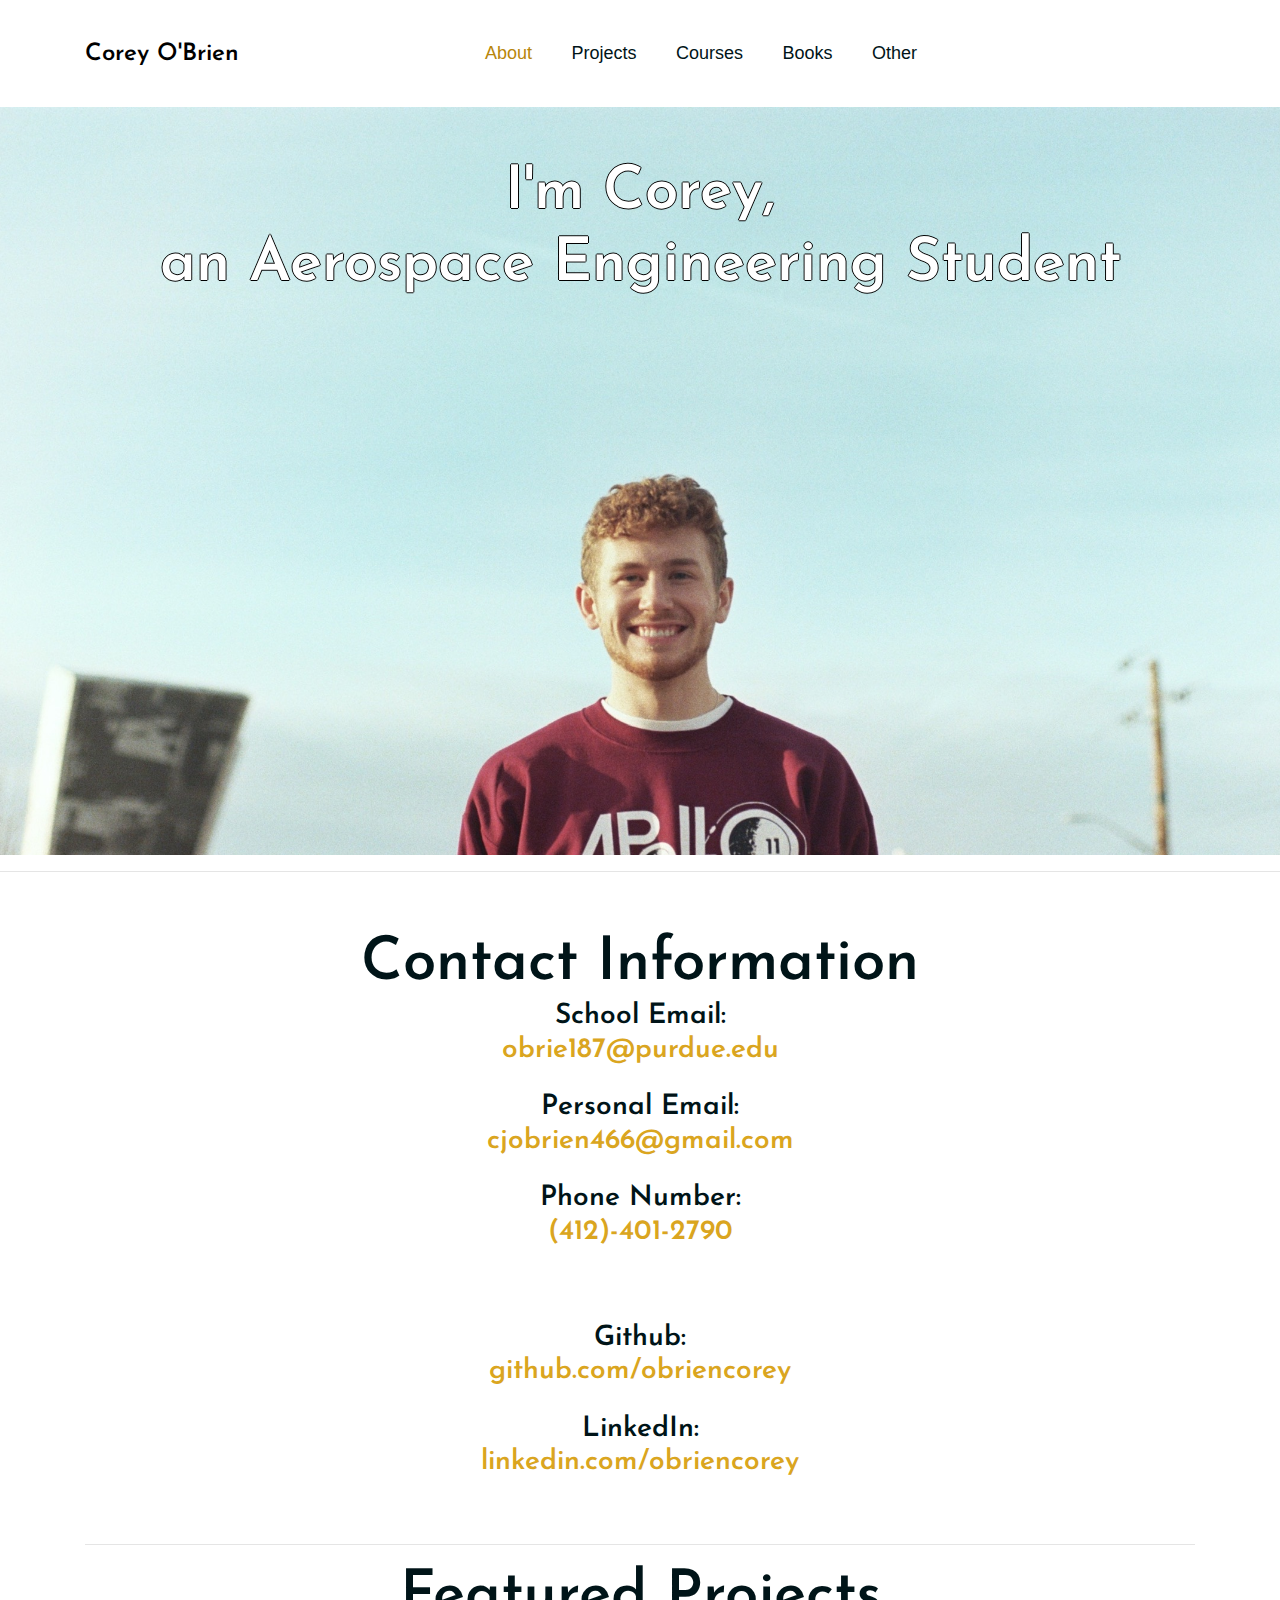
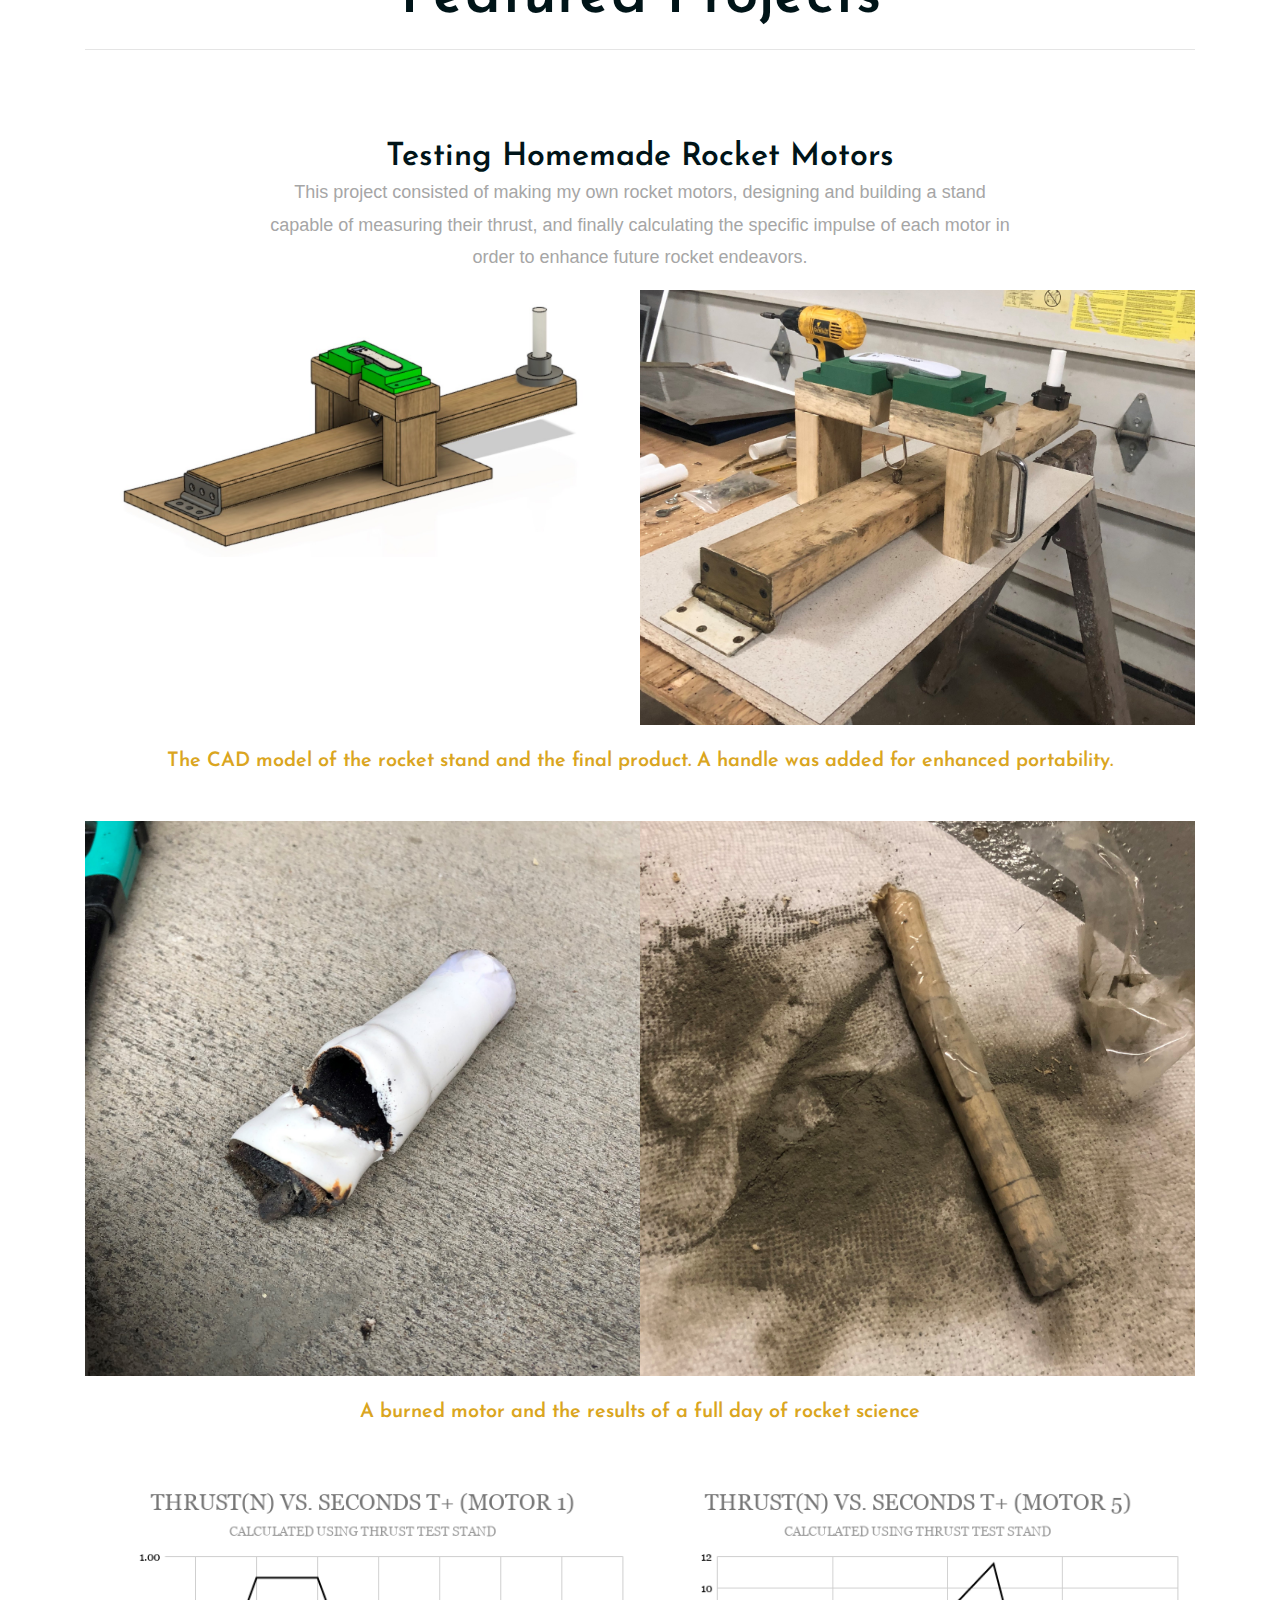
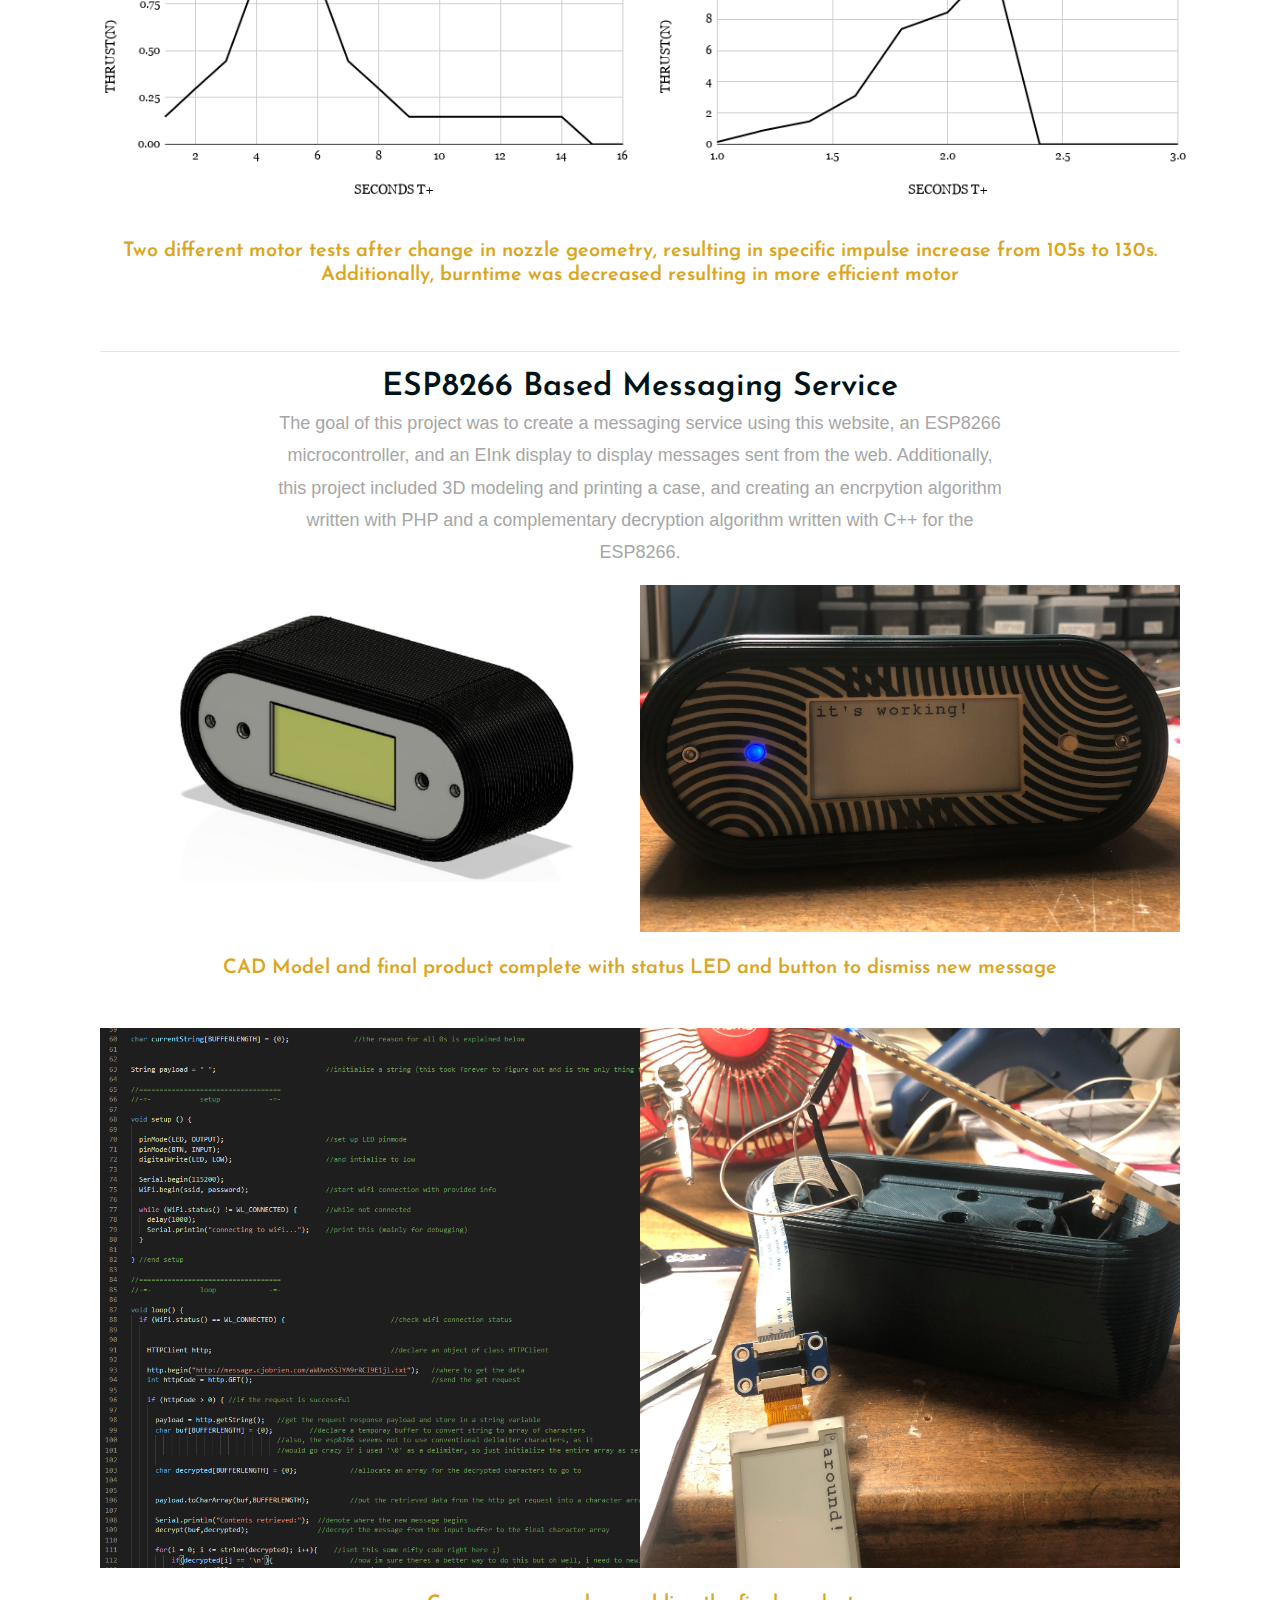
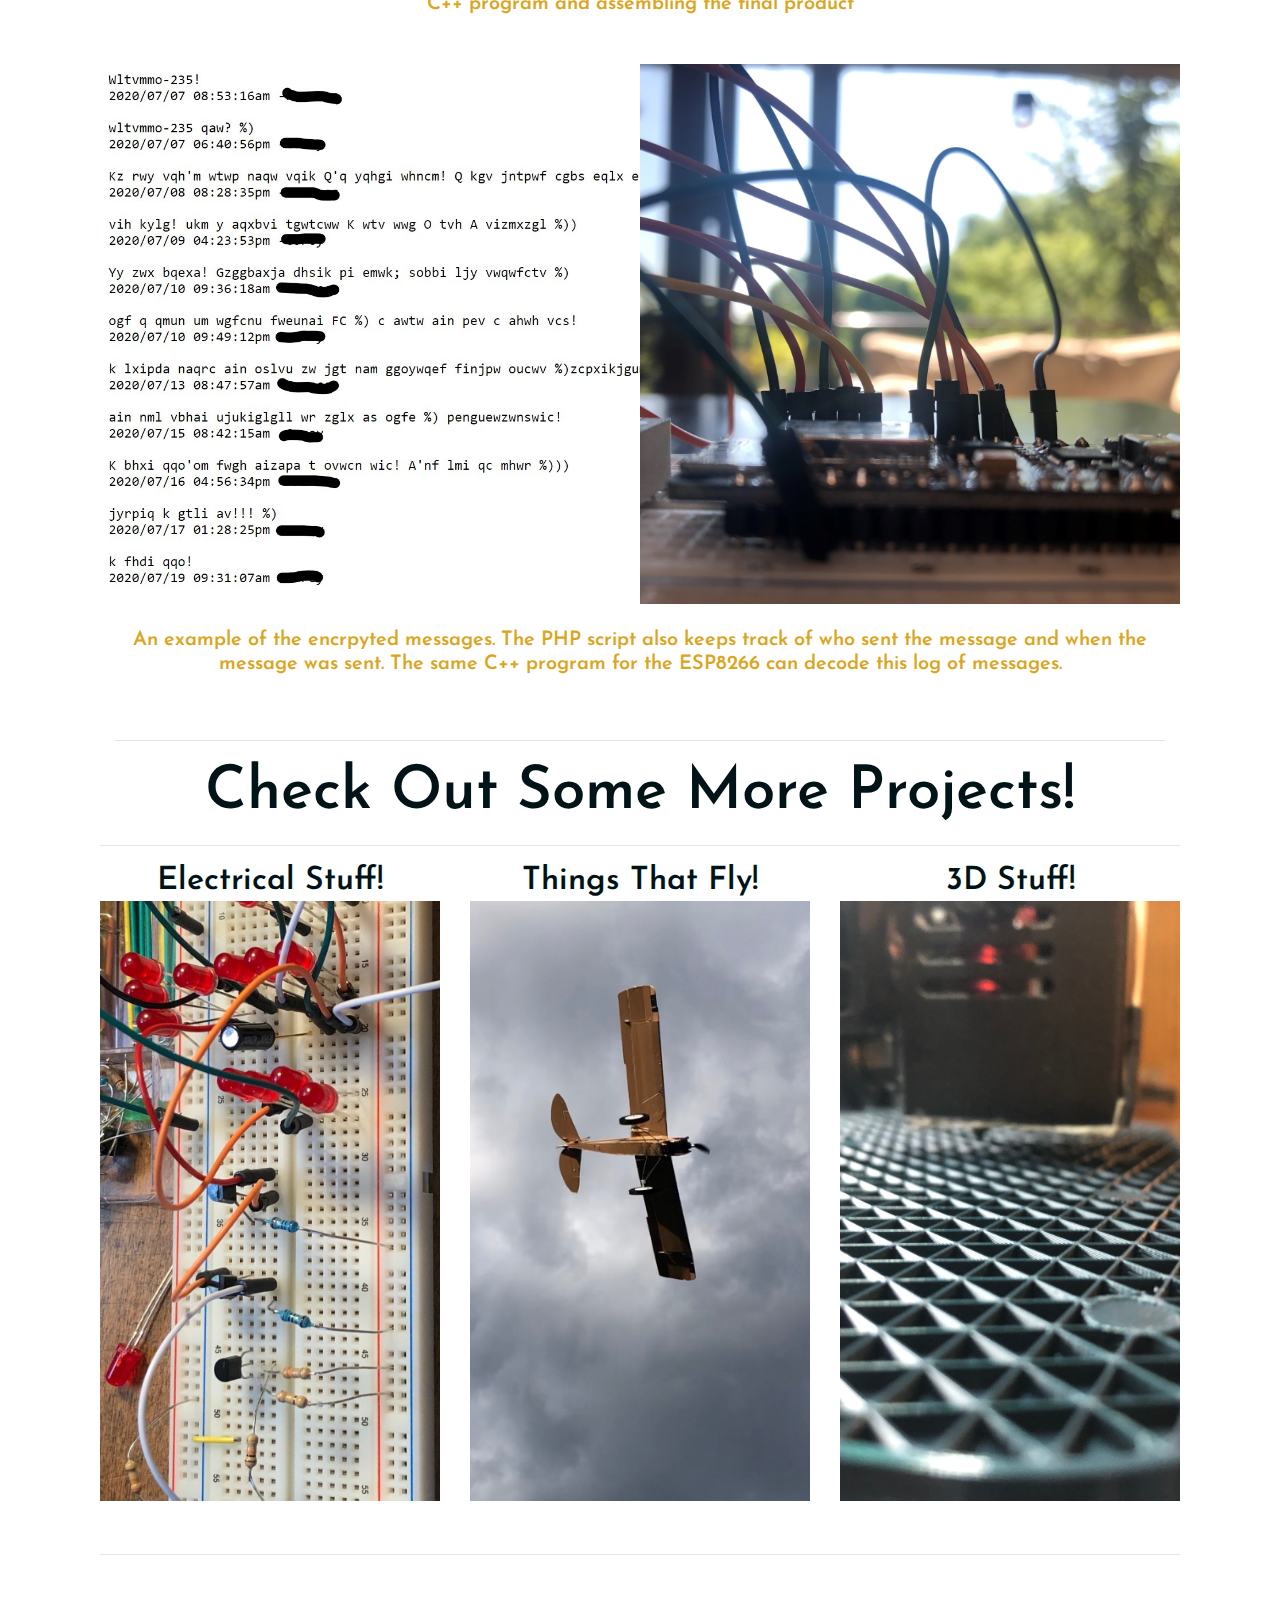
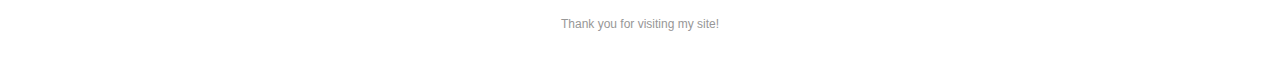
==== commit 824bc0df: "updating website" ====
--- a/public_html/index.html
+++ b/public_html/index.html
@@ -203,10 +203,14 @@
 							<li><a href="courses">Courses</a></li>
 
 
+							<li><a href="books">Books</a></li>
 
 							<li><a href="other">Other</a></li>
 
 
+						
+
+
 
 						</ul>
 
@@ -272,11 +276,11 @@
 
 
 
-					<h2 class="section-title" style="color: white;text-shadow: -1px 0 black, 0 1px black, 1px 0 black, 0 -1px black;"><br>I'm Corey,</h2>
-
-
-
-					<h2 class="section-title" style="color: white;text-shadow: -1px 0 black, 0 1px black, 1px 0 black, 0 -1px black;">an Aerospace Engineering Student<br><br><br><br><br><br><br></h2>
+					<h2 class="section-title" style="color: white;text-shadow: -1px 0 black, 0 1px black, 1px 0 black, 0 -1px black;">I'm Corey,</h2>
+
+
+
+					<h2 class="section-title" style="color: white;text-shadow: -1px 0 black, 0 1px black, 1px 0 black, 0 -1px black;">an Aerospace Engineering Student<br><br><br><br><br><br><br><br></h2>
 
 
 
@@ -387,7 +391,7 @@
 
 
 
-			<br><h1>The CAD model of the rocket stand and the final product</h1><br><br>
+			<br><h1>The CAD model of the rocket stand and the final product. A handle was added for enhanced portability.</h1><br><br>
 
 
 
@@ -565,7 +569,7 @@
 
 
 
-					<a href="projects.html" class="portfolio-item set-bg" data-setbg="img/electricalstuff.jpeg">
+					<a class="portfolio-item set-bg" data-setbg="img/electricalstuff.jpeg">
 
 					
 
@@ -603,7 +607,7 @@
 
 
 
-					<a href="project.html" class="portfolio-item set-bg" data-setbg="img/thingsthatfly.jpeg">
+					<a  class="portfolio-item set-bg" data-setbg="img/thingsthatfly.jpeg">
 
 
 
@@ -637,13 +641,13 @@
 
 					<a href="projects#3d">
 
-					<h2>3D Printing and CAD!</h2>
+					<h2>3D Stuff!</h2>
 
 					</a>
 
 
 
-					<a href="project.html" class="portfolio-item set-bg" data-setbg="img/3DPrinting.jpeg">
+					<a class="portfolio-item set-bg" data-setbg="img/3DPrinting.jpeg">
 
 					</a>
 
--- a/public_html/css/style.css
+++ b/public_html/css/style.css
@@ -1576,6 +1576,28 @@
 
 }
 
+.intro-books {
+
+
+
+  background-image: url("../img/SaturnVBackgroundBlur.png");
+
+
+
+  background-size: cover;
+
+
+
+  background-position: bottom center;
+
+
+
+  padding: 100px 0;
+
+
+
+}
+
 
 
 .intro-projects {
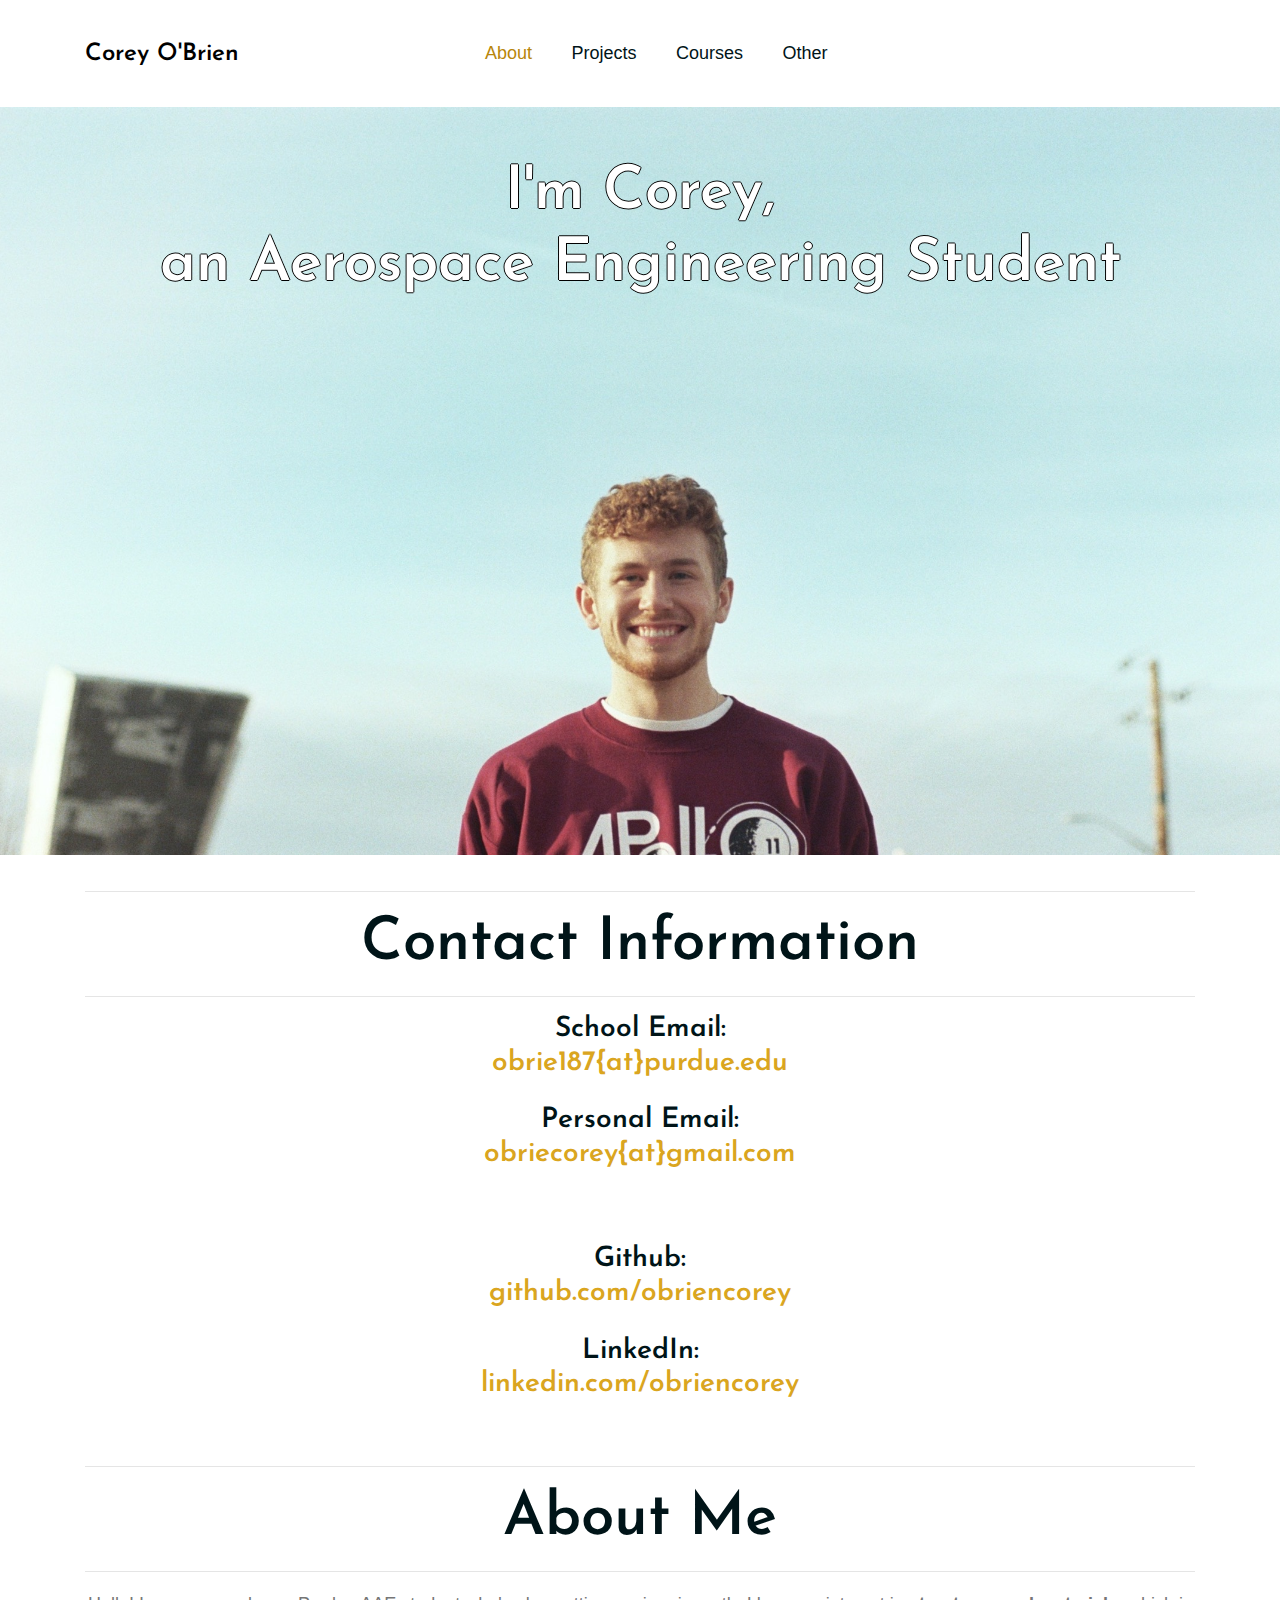
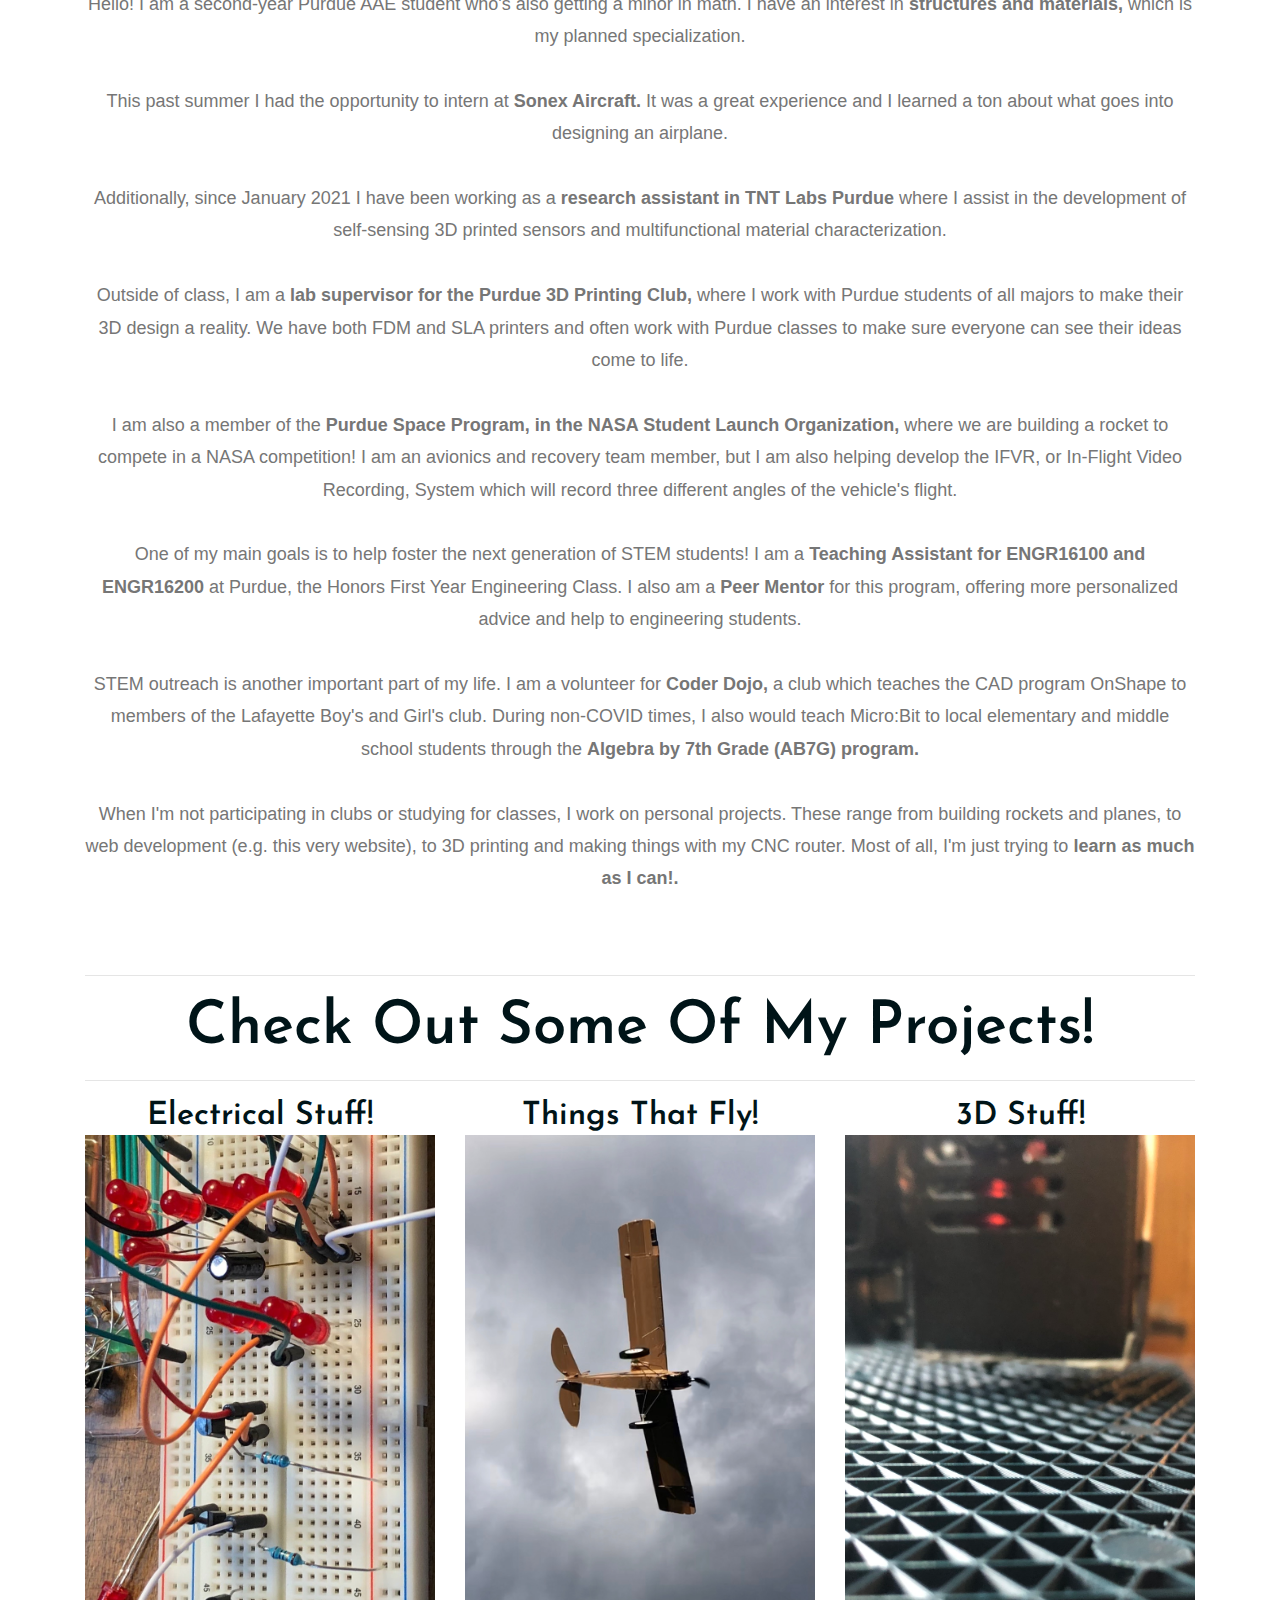
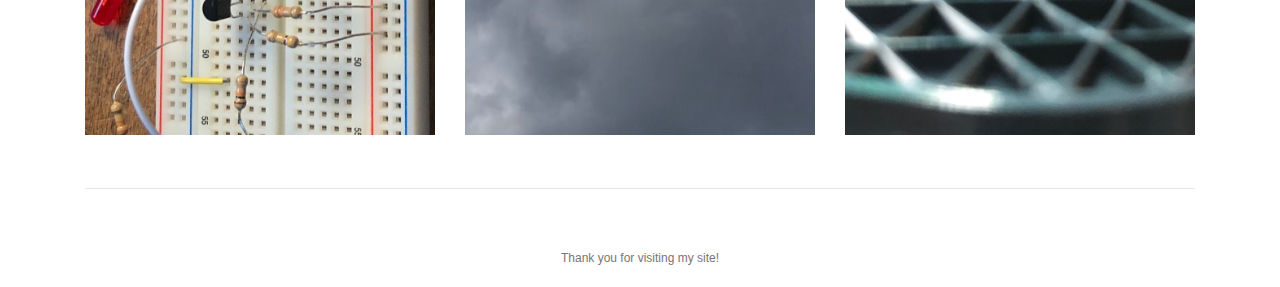
==== commit 9fe73bb7: "updated for 2021 school year" ====
--- a/public_html/index.html
+++ b/public_html/index.html
@@ -113,22 +113,9 @@
 
 
 <body>
-
-
-
-	<!-- Page Preloder -->
-
-
-
-	<div id="preloder">
-
-
-
-		<div class="loader"></div>
-
-
-
-	</div>
+	<button onclick="topFunction()" id="myBtn" title="Go to top">Back To Top</button>
+
+
 
 
 
@@ -203,7 +190,6 @@
 							<li><a href="courses">Courses</a></li>
 
 
-							<li><a href="books">Books</a></li>
 
 							<li><a href="other">Other</a></li>
 
@@ -312,450 +298,501 @@
 
 
 
+	
+
+
+
+	<footer class="footer-section text-center">
+
+
+
+		<div class="container">
+
+
+			<hr>
+			<h2 class="section-title">Contact Information</h2>
+			<hr>
+
+
+
+			<h3>School Email: <br><span class=" arrow" style="color: goldenrod;">obrie187{at}purdue.edu</span></h3><br>
+
+
+
+			<h3>Personal Email: <br><span class=" arrow" style="color: goldenrod;">obriecorey{at}gmail.com</span></h3><br>
+
+
+			<br><br><h3>Github: <br><span class=" arrow" style="color: goldenrod;"><a href="https://github.com/obriencorey" style="color: goldenrod;"> github.com/obriencorey </a></span></h3><br>
+
+			<h3>LinkedIn: <br><span class=" arrow" style="color: goldenrod;"><a href="https://www.linkedin.com/in/obriencorey" style="color: goldenrod;"> linkedin.com/obriencorey </a></span></h3>
+
+
+			<br><br>
+
+			<hr>
+			<h2 class="section-title">About Me</h2>
+			<hr>
+			<p>Hello! I am a second-year Purdue AAE student who's also getting a minor in math. I have an interest in <b>structures and materials,</b> which is my planned specialization.
+				<br><br>
+				This past summer I had the opportunity to intern at <b>Sonex Aircraft.</b> It was a great experience and I learned a ton about what goes into designing an airplane.
+				<br><br>
+				Additionally, since January 2021 I have been working as a <b>research assistant in TNT Labs Purdue</b> where I assist in the development of self-sensing 3D printed sensors and
+				multifunctional material characterization.
+				<br><br>
+				Outside of class, I am a <b>lab supervisor for the Purdue 3D Printing Club,</b> where I work with Purdue students of all majors to make their 3D design a reality. We have both FDM and SLA
+				printers and often work with Purdue classes to make sure everyone can see their ideas come to life.
+				<br><br>
+				I am also a member of the <b>Purdue Space Program, in the NASA Student Launch Organization,</b> where we are building a rocket to compete in a NASA competition! I am an avionics
+				and recovery team member, but I am also helping develop the IFVR, or In-Flight Video Recording, System which will record three different angles of the vehicle's flight.
+				<br><br>
+				One of my main goals is to help foster the next generation of STEM students! I am a <b>Teaching Assistant for ENGR16100 and ENGR16200</b> at Purdue, the Honors First Year Engineering Class.
+				I also am a <b>Peer Mentor</b> for this program, offering more personalized advice and help to engineering students. 
+				<br><br>
+				STEM outreach is another important part of my life. I am a volunteer for <b>Coder Dojo,</b> a club which teaches the CAD program OnShape to members of the Lafayette Boy's and Girl's club.
+				During non-COVID times, I also would teach Micro:Bit to local elementary and middle school students through the <b>Algebra by 7th Grade (AB7G) program.</b>
+				<br><br>
+				When I'm not participating in clubs or studying for classes, I work on personal projects. These range from building rockets and planes, to web development (e.g. this very website), to 3D printing
+				and making things with my CNC router. Most of all, I'm just trying to <b>learn as much as I can!.</b>
+			</p>
+
+
+			<br><br>
+			<hr>
+			<!--
+			
+			<h2 class="section-title">Featured Projects</h2><hr><br><br><br>
+			
+
+
+
+			
+
+
+
+
+
+
+		
+
+
+
+		<div class="container">
+
+			<h2>Testing Homemade Rocket Motors</h2>
+
+
+
+			<p>This project consisted of making my own rocket motors, designing and building a stand capable of measuring their thrust,
+
+				 and finally calculating the specific impulse of each motor in order to enhance future rocket endeavors.
+
+			</p>
+
+
+
+			<div class="row">
+
+
+
+				<img src="img/teststandcad.JPG" alt="Test Stand CAD" width="50%" height = "50%">
+
+				<img src="img/teststand1.jpg" alt="Test Stand" width="50%" height = "50%">
+
+			
+
+			</div>
+
+
+
+			<br><h1>The CAD model of the rocket stand and the final product. A handle was added for enhanced portability.</h1><br><br>
+
+
+
+			<div class="row">
+
+
+
+				<img src="img/burnedmotor1.jpg" alt="Rocket Motor" width="50%" height = "50%">
+
+				<img src="img/ramrod1.jpg" alt="Rocket Motor" width="50%" height = "50%">
+
+				
+
+			</div>
+
+
+
+			<br><h1>A burned motor and the results of a full day of rocket science</h1><br><br>
+
+
+
+			<div class="row">
+
+
+
+				<img src="img/THRUST(N) VS. SECONDS T+ (MOTOR 1).png" alt="Rocket Motor Test 1" width="50%" height = "50%">
+
+				<img src="img/THRUST(N) VS. SECONDS T+ (MOTOR 5).png" alt="Rocket Motor Test 5" width="50%" height = "50%">
+
+				
+
+			</div>
+
+
+
+			<br><h1>Two different motor tests after change in nozzle geometry, resulting in specific impulse increase from 105s to 130s.
+
+				Additionally, burntime was decreased resulting in more efficient motor
+
+			</h1><br><br>
+
+
+
+			<hr>
+
+
+
+
+
+			<div class="container">
+
+				<h2>ESP8266 Based Messaging Service</h2>
+
+	
+
+				<p>The goal of this project was to create a messaging service using this website, an ESP8266 microcontroller,
+
+					and an EInk display to display messages sent from the web. Additionally, this project included 3D modeling and
+
+					printing a case, and creating an encrpytion algorithm written with PHP and a complementary decryption algorithm written
+
+					with C++ for the ESP8266.
+
+				</p>
+
+	
+
+				<div class="row">
+
+	
+
+					<img src="img/messageCAD.PNG" alt="Message Case CAD" width="50%" height = "50%">
+
+					<img src="img/messagefinal1.jpg" alt="Message Case In Real Life" width="50%" height = "50%">
+
+				
+
+				</div>
+
+	
+
+				<br><h1>CAD Model and final product complete with status LED and button to dismiss new message</h1><br><br>
+
+	
+
+				<div class="row">
+
+	
+
+					<img src="img/messagecode1.png" alt="Code" width="50%" height = "50%">
+
+					<img src="img/messagealmost1.jpg" alt="Message work in progress" width="50%" height = "50%">
+
+					
+
+				</div>
+
+	
+
+				<br><h1>C++ program and assembling the final product</h1><br><br>
+
+	
+
+				<div class="row">
+
+	
+
+					<img src="img/Inkedencrypted2.jpg" alt="Encrypted Text" width="50%" height = "50%">
+
+					<img src="img/messagewiring1.jpg" alt="Wiring of the ESP8266" width="50%" height = "50%">
+
+					
+
+				</div>
+
+	
+
+				<br><h1>An example of the encrpyted messages. The PHP script also keeps track of who sent the message
+
+					and when the message was sent. The same C++ program for the ESP8266 can decode this log of messages.
+
+				</h1><br><br>
+
+	
+
+				<hr>
+
+
+
+			
+
+
+
+			</div>
+
+		-->
+
+
+
+	<section class="portfolio-section">   
+
+		
+
+		<h2 class="section-title">Check Out Some Of My Projects!</h2><hr>                 
+
+
+
+		<div class="container-fluid p-md-0 ">
+
+
+
+			<div class="row portfolios-area">
+
+
+
+				<!--
+
+
+
+					First Project
+
+
+
+				-->
+
+
+
+				<div class="mix col-md-4 col-md-3 web">
+
+					
+
+					<a href="projects#electricalstuff">
+
+					<h2>Electrical Stuff!</h2>
+
+					</a>
+
+
+
+					<a class="portfolio-item set-bg" data-setbg="img/electricalstuff.jpeg">
+
+					
+
+
+
+					</a>
+
+
+
+				</div>
+
+
+
+				<!--
+
+
+
+					Second Project
+
+
+
+				-->
+
+
+
+				<div class="mix col-md-4 col-md-3 web">
+
+
+
+					<a href="projects#fly">
+
+					<h2>Things That Fly!</h2>
+
+					</a>
+
+
+
+					<a  class="portfolio-item set-bg" data-setbg="img/thingsthatfly.jpeg">
+
+
+
+						
+
+
+
+					</a>
+
+
+
+				</div>
+
+
+
+				<!--
+
+
+
+					Third Project
+
+
+
+				-->
+
+
+
+				<div class="mix col-md-4 col-md-3 web">
+
+					
+
+					<a href="projects#3d">
+
+					<h2>3D Stuff!</h2>
+
+					</a>
+
+
+
+					<a class="portfolio-item set-bg" data-setbg="img/3DPrinting.jpeg">
+
+					</a>
+
+
+
+
+
+				</div>
+
+
+
+				
+
+
+
+				
+
+
+
+			</div>
+
+
+
+		</div>
+
+
+
+	</section>
+
+
+
+
+
+
+
 	<hr>
 
 
 
-	<footer class="footer-section text-center">
-
-
-
-		<div class="container">
-
-
-
-			<h2 class="section-title">Contact Information</h2>
-
-
-
-			<h3>School Email: <br><span class=" arrow" style="color: goldenrod;">obrie187@purdue.edu</span></h3><br>
-
-
-
-			<h3>Personal Email: <br><span class=" arrow" style="color: goldenrod;">cjobrien466@gmail.com</span></h3><br>
-
-
-
-			<h3>Phone Number: <br><span class=" arrow" style="color: goldenrod;">(412)-401-2790</span></h3><br>
-
-			<br><br><h3>Github: <br><span class=" arrow" style="color: goldenrod;"><a href="https://github.com/obriencorey" style="color: goldenrod;"> github.com/obriencorey </a></span></h3><br>
-
-			<h3>LinkedIn: <br><span class=" arrow" style="color: goldenrod;"><a href="https://www.linkedin.com/in/obriencorey" style="color: goldenrod;"> linkedin.com/obriencorey </a></span></h3>
-
-
-			<br><br><hr>
-
-
-
-			<h2 class="section-title">Featured Projects</h2><hr><br><br><br>
-
-
-
-			
-
-
-
-			<!-- portfolio section start -->
-
-
-
-
-
-
-
-		<div class="container">
-
-			<h2>Testing Homemade Rocket Motors</h2>
-
-
-
-			<p>This project consisted of making my own rocket motors, designing and building a stand capable of measuring their thrust,
-
-				 and finally calculating the specific impulse of each motor in order to enhance future rocket endeavors.
-
-			</p>
-
-
-
-			<div class="row">
-
-
-
-				<img src="img/teststandcad.JPG" alt="Test Stand CAD" width="50%" height = "50%">
-
-				<img src="img/teststand1.jpg" alt="Test Stand" width="50%" height = "50%">
-
-			
+	<!-- portfolio section end -->
+
+
+
+			<div class="social-links">	
+
+
 
 			</div>
 
 
 
-			<br><h1>The CAD model of the rocket stand and the final product. A handle was added for enhanced portability.</h1><br><br>
-
-
-
-			<div class="row">
-
-
-
-				<img src="img/burnedmotor1.jpg" alt="Rocket Motor" width="50%" height = "50%">
-
-				<img src="img/ramrod1.jpg" alt="Rocket Motor" width="50%" height = "50%">
-
-				
-
-			</div>
-
-
-
-			<br><h1>A burned motor and the results of a full day of rocket science</h1><br><br>
-
-
-
-			<div class="row">
-
-
-
-				<img src="img/THRUST(N) VS. SECONDS T+ (MOTOR 1).png" alt="Rocket Motor Test 1" width="50%" height = "50%">
-
-				<img src="img/THRUST(N) VS. SECONDS T+ (MOTOR 5).png" alt="Rocket Motor Test 5" width="50%" height = "50%">
-
-				
-
-			</div>
-
-
-
-			<br><h1>Two different motor tests after change in nozzle geometry, resulting in specific impulse increase from 105s to 130s.
-
-				Additionally, burntime was decreased resulting in more efficient motor
-
-			</h1><br><br>
-
-
-
-			<hr>
-
-
-
-
-
-			<div class="container">
-
-				<h2>ESP8266 Based Messaging Service</h2>
-
-	
-
-				<p>The goal of this project was to create a messaging service using this website, an ESP8266 microcontroller,
-
-					and an EInk display to display messages sent from the web. Additionally, this project included 3D modeling and
-
-					printing a case, and creating an encrpytion algorithm written with PHP and a complementary decryption algorithm written
-
-					with C++ for the ESP8266.
-
-				</p>
-
-	
-
-				<div class="row">
-
-	
-
-					<img src="img/messageCAD.PNG" alt="Message Case CAD" width="50%" height = "50%">
-
-					<img src="img/messagefinal1.jpg" alt="Message Case In Real Life" width="50%" height = "50%">
-
-				
-
-				</div>
-
-	
-
-				<br><h1>CAD Model and final product complete with status LED and button to dismiss new message</h1><br><br>
-
-	
-
-				<div class="row">
-
-	
-
-					<img src="img/messagecode1.png" alt="Code" width="50%" height = "50%">
-
-					<img src="img/messagealmost1.jpg" alt="Message work in progress" width="50%" height = "50%">
-
-					
-
-				</div>
-
-	
-
-				<br><h1>C++ program and assembling the final product</h1><br><br>
-
-	
-
-				<div class="row">
-
-	
-
-					<img src="img/Inkedencrypted2.jpg" alt="Encrypted Text" width="50%" height = "50%">
-
-					<img src="img/messagewiring1.jpg" alt="Wiring of the ESP8266" width="50%" height = "50%">
-
-					
-
-				</div>
-
-	
-
-				<br><h1>An example of the encrpyted messages. The PHP script also keeps track of who sent the message
-
-					and when the message was sent. The same C++ program for the ESP8266 can decode this log of messages.
-
-				</h1><br><br>
-
-	
-
-				<hr>
-
-
-
-			
-
-
-
-			</div>
-
-
-
-	<section class="portfolio-section">   
-
+				<div class="copyright">
+
+
+
+				Thank you for visiting my site!
+
+
+
+				</div>
+
+
+
+		</div>
+
+
+
+	</footer>
+
+
+
+	<!-- footer section end -->
+
+
+
+
+
+
+
+
+
+
+
+
+
+
+
+	<!--====== Javascripts & Jquery ======-->
+
+
+
+	<script src="js/jquery-2.1.4.min.js"></script>
+
+
+
+	<script src="js/bootstrap.min.js"></script>
+
+
+
+	<script src="js/mixitup.min.js"></script>
+
+
+
+	<script src="js/magnific-popup.min.js"></script>
+
+
+
+	<script src="js/main.js"></script>
+
+	<script>
+		//Get the button
+		var mybutton = document.getElementById("myBtn");
 		
-
-		<h2 class="section-title">Check Out Some More Projects!</h2><hr>                 
-
-
-
-		<div class="container-fluid p-md-0 ">
-
-
-
-			<div class="row portfolios-area">
-
-
-
-				<!--
-
-
-
-					First Project
-
-
-
-				-->
-
-
-
-				<div class="mix col-md-4 col-md-3 web">
-
-					
-
-					<a href="projects#electricalstuff">
-
-					<h2>Electrical Stuff!</h2>
-
-					</a>
-
-
-
-					<a class="portfolio-item set-bg" data-setbg="img/electricalstuff.jpeg">
-
-					
-
-
-
-					</a>
-
-
-
-				</div>
-
-
-
-				<!--
-
-
-
-					Second Project
-
-
-
-				-->
-
-
-
-				<div class="mix col-md-4 col-md-3 web">
-
-
-
-					<a href="projects#fly">
-
-					<h2>Things That Fly!</h2>
-
-					</a>
-
-
-
-					<a  class="portfolio-item set-bg" data-setbg="img/thingsthatfly.jpeg">
-
-
-
-						
-
-
-
-					</a>
-
-
-
-				</div>
-
-
-
-				<!--
-
-
-
-					Third Project
-
-
-
-				-->
-
-
-
-				<div class="mix col-md-4 col-md-3 web">
-
-					
-
-					<a href="projects#3d">
-
-					<h2>3D Stuff!</h2>
-
-					</a>
-
-
-
-					<a class="portfolio-item set-bg" data-setbg="img/3DPrinting.jpeg">
-
-					</a>
-
-
-
-
-
-				</div>
-
-
-
-				
-
-
-
-				
-
-
-
-			</div>
-
-
-
-		</div>
-
-
-
-	</section>
-
-
-
-
-
-
-
-	<hr>
-
-
-
-	<!-- portfolio section end -->
-
-
-
-			<div class="social-links">	
-
-
-
-			</div>
-
-
-
-				<div class="copyright">
-
-
-
-				Thank you for visiting my site!
-
-
-
-				</div>
-
-
-
-		</div>
-
-
-
-	</footer>
-
-
-
-	<!-- footer section end -->
-
-
-
-
-
-
-
-
-
-
-
-
-
-
-
-	<!--====== Javascripts & Jquery ======-->
-
-
-
-	<script src="js/jquery-2.1.4.min.js"></script>
-
-
-
-	<script src="js/bootstrap.min.js"></script>
-
-
-
-	<script src="js/mixitup.min.js"></script>
-
-
-
-	<script src="js/magnific-popup.min.js"></script>
-
-
-
-	<script src="js/main.js"></script>
+		// When the user scrolls down 20px from the top of the document, show the button
+		window.onscroll = function() {scrollFunction()};
+		
+		function scrollFunction() {
+		  if (document.body.scrollTop > 20 || document.documentElement.scrollTop > 20) {
+			mybutton.style.display = "block";
+		  } else {
+			mybutton.style.display = "none";
+		  }
+		}
+		
+		// When the user clicks on the button, scroll to the top of the document
+		function topFunction() {
+		  document.body.scrollTop = 0;
+		  document.documentElement.scrollTop = 0;
+		}
+		</script>
 
 
 
--- a/public_html/css/style.css
+++ b/public_html/css/style.css
@@ -53,6 +53,27 @@
 }
 
 
+#myBtn {
+  display: none;
+  position: fixed;
+  bottom: 20px;
+  right: 60px;
+  z-index: 99;
+  font-size: 24px;
+  border: none;
+  outline: none;
+  background-color: black;
+  color: white;
+  cursor: pointer;
+  padding: 15px;
+  border-radius: 4px;
+}
+
+#myBtn:hover {
+  background-color: #555;
+}
+
+
 
 
 
@@ -66,7 +87,7 @@
 
 
 
-  color: #979797;
+  color: #767676;
 
 
 
@@ -282,7 +303,7 @@
 
 
 
-  color: #979797;
+  color: #767676;
 
 
 
@@ -614,7 +635,7 @@
 
 
 
-  background-color: #979797;
+  background-color: #767676;
 
 
 
@@ -678,11 +699,11 @@
 
 
 
-  border: 2px solid #979797;
-
-
-
-  color: #979797;
+  border: 2px solid #767676;
+
+
+
+  color: #767676;
 
 
 
@@ -702,7 +723,7 @@
 
 
 
-  color: #979797;
+  color: #767676;
 
 
 
@@ -1246,7 +1267,7 @@
 
 
 
-  color: #979797;
+  color: #767676;
 
 
 
@@ -1466,6 +1487,7 @@
 
 
 
+
   padding: 10px 5px;
 
 
@@ -1724,7 +1746,7 @@
 
 
 
-  color: #979797;
+  color: #767676;
 
 
 
@@ -1874,52 +1896,17 @@
 
 .portfolio-item .pi-inner h2 {
 
-
-
   opacity: 0;
-
-
-
   font-size: 30px;
-
-
-
   font-weight: 400;
-
-
-
   position: absolute;
-
-
-
   left: 50px;
-
-
-
   bottom: 50px;
-
-
-
   color: #fff;
-
-
-
   letter-spacing: 10px;
-
-
-
   -webkit-transition: all 0.3s ease 0s;
-
-
-
   -o-transition: all 0.3s ease 0s;
-
-
-
   transition: all 0.3s ease 0s;
-
-
-
 }
 
 
@@ -2004,7 +1991,7 @@
 
 
 
-  color: #a6a6a6;
+  color: #767676;
 
 
 
@@ -2134,6 +2121,10 @@
 
   padding-right: 50px;
 
+  padding-top: 15px;
+
+  padding-bottom: 15px;
+
 
 
 }
@@ -2162,6 +2153,10 @@
 
   padding-left: 50px;
 
+  padding-top: 15px;
+
+  padding-bottom: 15px;
+
 
 
 }
@@ -2192,7 +2187,7 @@
 
 
 
-  padding: 40px 40px;
+  padding: 20px 20px;
 
 
 
@@ -2212,7 +2207,7 @@
 
 
 
-  color: #979797;
+  color: #767676;
 
 
 
@@ -2308,7 +2303,7 @@
 
 
 
-  color: #a6a6a6;
+  color: #767676;
 
 
 
@@ -2328,11 +2323,13 @@
 
 
 
-  color: #a6a6a6;
-
-
-
-  padding: 0% 15% 0% 15%;
+  color: #767676;
+
+  
+
+
+
+  padding: 0% 0% 0% 0%;
 
 
 
@@ -2420,7 +2417,7 @@
 
 
 
-  color: #979797;
+  color: #767676;
 
 
 
@@ -2580,7 +2577,7 @@
 
 
 
-  color: #979797;
+  color: #767676;
 
 
 
@@ -2740,7 +2737,8 @@
 
 
 
-  color: #979797;
+  color: #767676;
+  
 
 
 
@@ -3000,6 +2998,12 @@
 
 
 
+.fusion iframe {
+  width: 85%;
+  height: 400px;
+  padding: 10px 0px 10px 0px;
+}
+
 
 
 
@@ -3160,7 +3164,7 @@
 
 
 
-    padding-top: 15px;
+    padding-top: 0px;
 
 
 
@@ -3188,7 +3192,7 @@
 
 
 
-    padding: 10px 15px;
+    padding: 15px 15px 15px 15px;
 
 
 
@@ -3254,136 +3258,61 @@
 
   .nav-switch {
 
-
-
     position: absolute;
-
-
-
     right: 25px;
-
-
-
     font-size: 30px;
-
-
-
     color: #333;
-
-
-
     top: 25px;
-
-
-
     display: block;
 
-
-
-    
-
-
-
   }
 
 
 
   .header-btn {
 
-
-
     display: none;
 
-
-
   }
 
 
 
   .section-title {
 
-
-
     font-size: 45px;
 
-
-
   }
 
 
-
   .portfolio-filter {
 
-
-
     text-align: center;
 
-
-
   }
 
 
-
-
-
-
-
   .footer-section .img-left img{
 
-
-
     height: 100%; 
-
-
-
     width: 100%; 
-
-
-
     float: none; 
-
-
-
     padding-right: 15%;
-
-
-
     padding-left: 15%;
 
-
-
   }
 
 
 
   .footer-section .img-right img{
 
-
-
     height: 100%; 
-
-
-
     width: 100%; 
-
-
-
     float: none; 
-
-
-
     padding-right: 15%;
-
-
-
     padding-left: 15%;
 
-
-
   }
 
-
-
 }
 
 
@@ -3408,16 +3337,68 @@
 
 
 
+  
+
+
+  .body-pad {
+
+
+
+    padding: 0 15px;
+
+
+
+  }
+
+
+
+  .main-menu {
+
+
+
+    position: absolute;
+
+
+
+    background: #efefef;
+
+
+
+    width: 100%;
+
+
+
+    z-index: 999;
+
+
+
+    left: 0;
+
+
+
+    top: 30px;
+
+
+
+    padding-top: 5px;
+
+
+
+    display: none;
+
+
+
+  }
+
+
   .section-title {
 
-
-
-    font-size: 30px;
-
-
+    font-size: 38px;
 
   }
 
-
+  .fusion iframe {
+    width: 95%;
+  }
 
 }